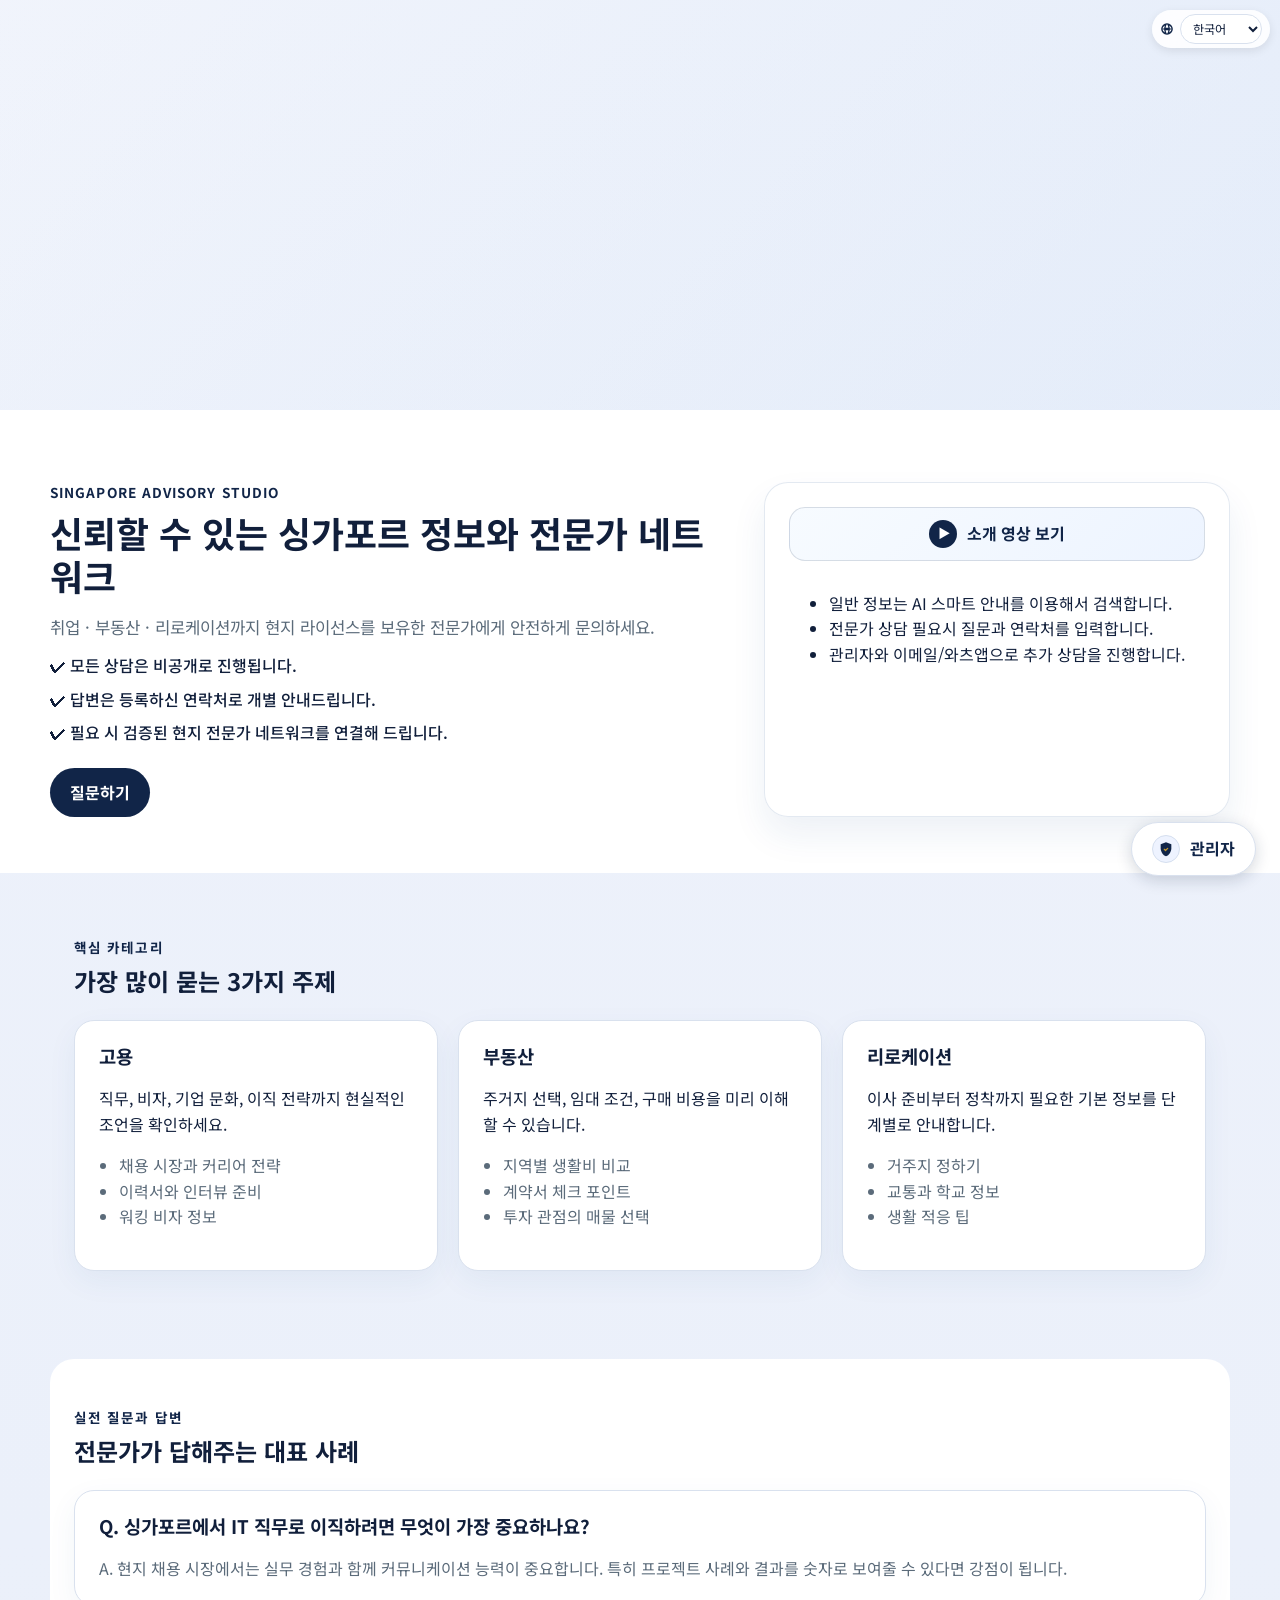
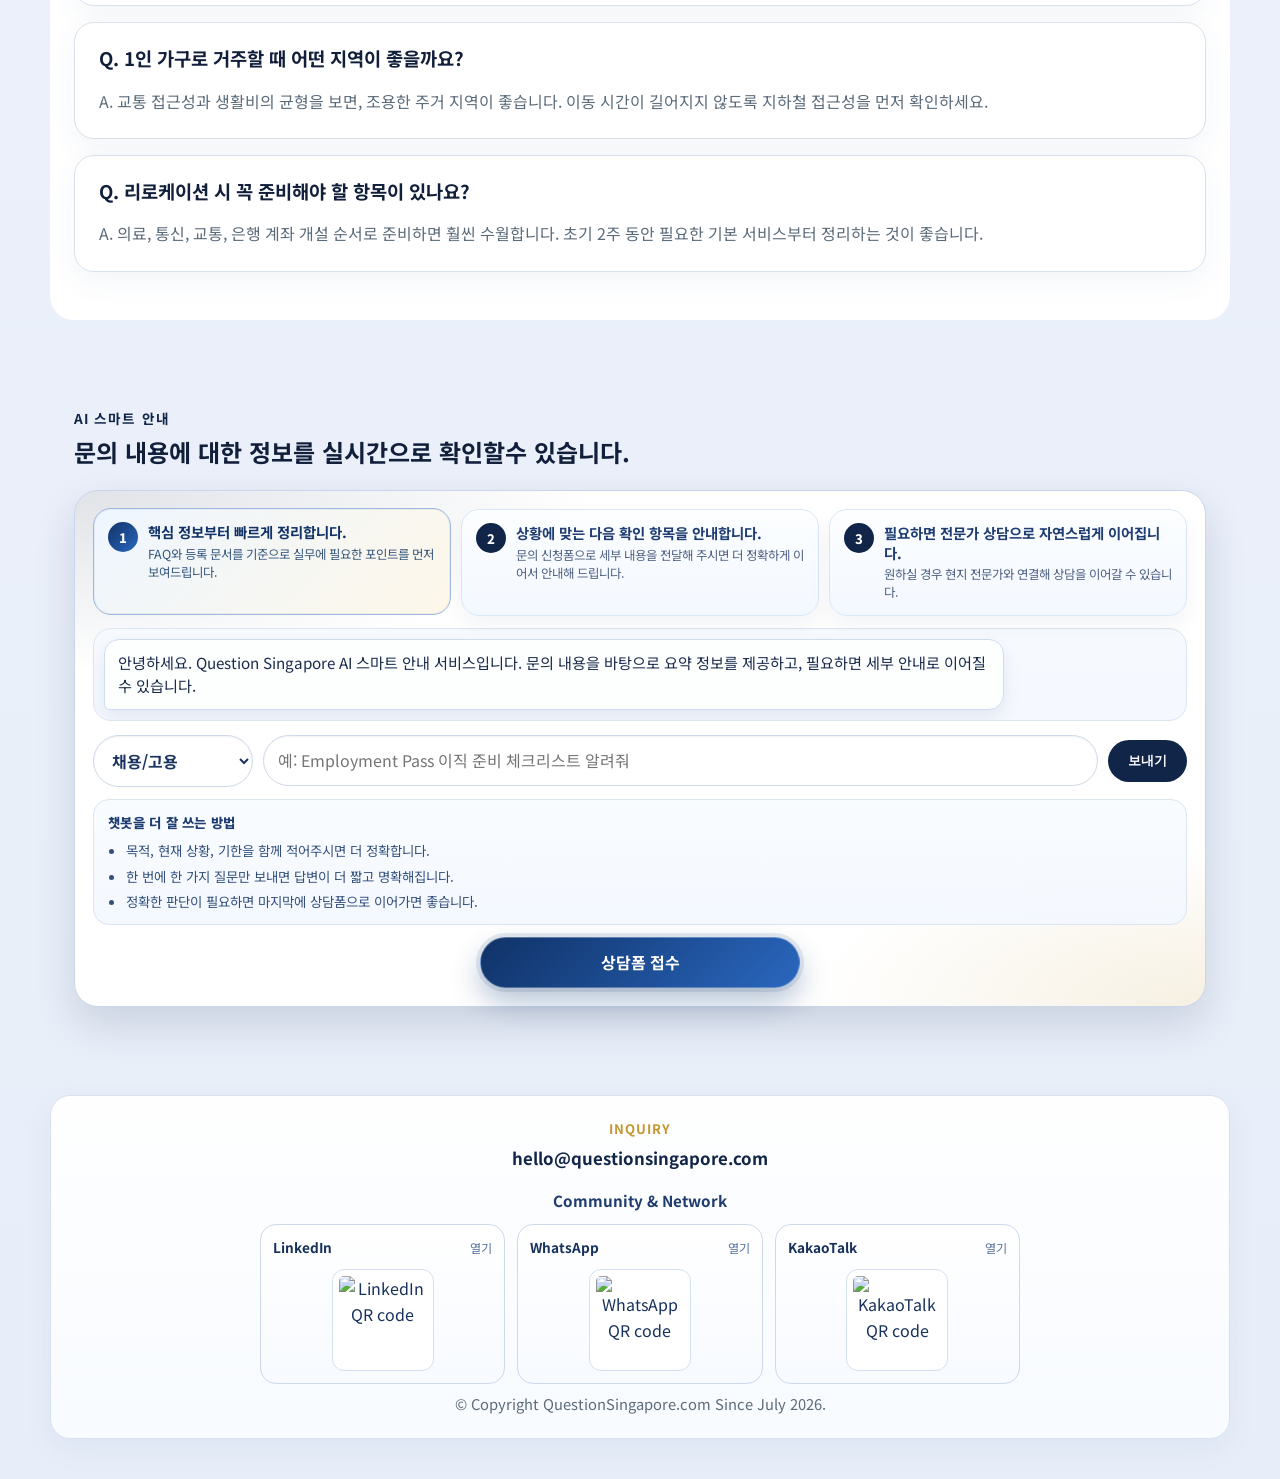
==== index.html @ 9e492d02 "feat(chatbot): add usage tips and cleaner display" ====
<!DOCTYPE html>
<html lang="ko">
  <head>
    <meta charset="UTF-8" />
    <meta name="viewport" content="width=device-width, initial-scale=1.0" />
    <title>Question Singapore</title>
    <link rel="preconnect" href="https://fonts.googleapis.com" />
    <link rel="preconnect" href="https://fonts.gstatic.com" crossorigin />
    <link
      href="https://fonts.googleapis.com/css2?family=Noto+Sans+KR:wght@400;500;700&family=Noto+Sans+SC:wght@400;500;700&family=Source+Sans+3:wght@400;500;600;700&display=swap"
      rel="stylesheet"
    />
    <meta http-equiv="Cache-Control" content="no-store, no-cache, must-revalidate, proxy-revalidate" />
    <meta http-equiv="Pragma" content="no-cache" />
    <meta http-equiv="Expires" content="0" />
    <link rel="stylesheet" href="styles.css?v=20260803-2" />
  </head>
  <body>
    <div class="top-banner">
      <div class="top-banner__actions">
        <div class="top-nav__tools">
          <span class="language-icon" aria-hidden="true">
            <svg viewBox="0 0 24 24" role="img" aria-label="language icon">
              <path d="M12 2a10 10 0 100 20 10 10 0 000-20zm7.93 9h-3.02a15.6 15.6 0 00-1.4-5.03A8.03 8.03 0 0119.93 11zM12 4.07c.95 1.13 1.9 3 2.33 6H9.67c.43-3 1.38-4.87 2.33-6zM8.49 5.97A15.6 15.6 0 007.09 11H4.07a8.03 8.03 0 014.42-5.03zM4.07 13h3.02a15.6 15.6 0 001.4 5.03A8.03 8.03 0 014.07 13zm7.93 6.93c-.95-1.13-1.9-3-2.33-6h4.66c-.43 3-1.38 4.87-2.33 6zm3.51-1.9a15.6 15.6 0 001.4-5.03h3.02a8.03 8.03 0 01-4.42 5.03z" />
            </svg>
          </span>
          <label class="sr-only" for="language-select" data-i18n="languageLabel">Language</label>
          <select id="language-select" class="language-select" aria-label="언어 선택">
            <option value="ko" data-i18n="languageKo">한국어</option>
            <option value="en" data-i18n="languageEn">English</option>
            <option value="zh" data-i18n="languageZh">中文</option>
          </select>
        </div>
      </div>
    </div>

    <header class="hero">
      <div class="hero__content">
        <div>
          <p class="eyebrow" data-i18n="heroEyebrow">Singapore Advisory Studio</p>
          <h1 data-i18n="heroTitle">신뢰할 수 있는 싱가포르 정보와 전문가 네트워크</h1>
          <p class="hero__text" data-i18n="heroText">
            취업 · 부동산 · 리로케이션까지 현지 라이선스를 보유한 전문가에게 안전하게 문의하세요.
          </p>
          <ul class="hero__highlights">
            <li data-i18n="heroPoint1">✔ 모든 상담은 비공개로 진행됩니다.</li>
            <li data-i18n="heroPoint2">✔ 답변은 등록하신 연락처로 개별 안내드립니다.</li>
            <li data-i18n="heroPoint3">✔ 필요 시 검증된 현지 전문가 네트워크를 연결해 드립니다.</li>
          </ul>
          <div class="hero__actions">
            <a class="button" href="#ask" data-i18n="btnQuestion">질문하기</a>
          </div>
        </div>
        <div class="hero__panel-card">
          <div class="hero__video-slot">
            <button id="home-video-play" class="hero__video-play" type="button">
              <span class="hero__video-play-icon" aria-hidden="true">▶</span>
              <span data-i18n="homeVideoCta">소개 영상 보기</span>
            </button>
            <video id="home-top-video" class="hero__video" playsinline controls preload="metadata" hidden>
              <source id="home-top-video-source" src="" type="video/mp4" />
            </video>
            <p id="home-top-video-empty" class="hero__video-empty" data-i18n="homeVideoEmpty">관리자에서 소개 영상을 설정하면 이 영역에 표시됩니다.</p>
          </div>
          <ul>
            <li data-i18n="heroFlow1">일반 정보는 AI 스마트 안내를 이용해서 검색합니다.</li>
            <li data-i18n="heroFlow2">전문가 상담 필요시 질문과 연락처를 입력합니다.</li>
            <li data-i18n="heroFlow3">관리자와 이메일/와츠앱으로 추가 상담을 진행합니다.</li>
          </ul>
        </div>
      </div>
    </header>

    <main>
      <div class="floating-admin-link">
        <a class="button button--secondary" href="admin-login.html">
          <span class="admin-login-icon" aria-hidden="true">
            <svg viewBox="0 0 24 24" role="img" aria-label="admin shield icon">
              <path d="M12 2l8 3v6c0 5.25-3.42 10.74-8 12-4.58-1.26-8-6.75-8-12V5l8-3z" />
              <path d="M9.5 12.5l1.8 1.8 3.2-3.2" class="icon-check" />
            </svg>
          </span>
          <span data-i18n="btnAdmin">관리자</span>
        </a>
      </div>
      <section class="section">
        <div class="section__intro">
          <p class="eyebrow" data-i18n="categoriesCaption">핵심 카테고리</p>
          <h2 data-i18n="categoriesTitle">가장 많이 묻는 3가지 주제</h2>
        </div>
        <div class="cards">
          <article class="card">
            <h3 data-i18n="catEmpTitle">고용</h3>
            <p data-i18n="catEmpDesc">직무, 비자, 기업 문화, 이직 전략까지 현실적인 조언을 확인하세요.</p>
            <ul>
              <li data-i18n="catEmp1">채용 시장과 커리어 전략</li>
              <li data-i18n="catEmp2">이력서와 인터뷰 준비</li>
              <li data-i18n="catEmp3">워킹 비자 정보</li>
            </ul>
          </article>
          <article class="card">
            <h3 data-i18n="catRealtyTitle">부동산</h3>
            <p data-i18n="catRealtyDesc">주거지 선택, 임대 조건, 구매 비용을 미리 이해할 수 있습니다.</p>
            <ul>
              <li data-i18n="catRealty1">지역별 생활비 비교</li>
              <li data-i18n="catRealty2">계약서 체크 포인트</li>
              <li data-i18n="catRealty3">투자 관점의 매물 선택</li>
            </ul>
          </article>
          <article class="card">
            <h3 data-i18n="catRelocTitle">리로케이션</h3>
            <p data-i18n="catRelocDesc">이사 준비부터 정착까지 필요한 기본 정보를 단계별로 안내합니다.</p>
            <ul>
              <li data-i18n="catReloc1">거주지 정하기</li>
              <li data-i18n="catReloc2">교통과 학교 정보</li>
              <li data-i18n="catReloc3">생활 적응 팁</li>
            </ul>
          </article>
        </div>
      </section>

      <section class="section section--light">
        <div class="section__intro">
          <p class="eyebrow" data-i18n="answerCaption">실전 질문과 답변</p>
          <h2 data-i18n="answerTitle">전문가가 답해주는 대표 사례</h2>
        </div>
        <div class="qa-list">
          <article class="qa-item">
            <h3 data-i18n="qa1Q">Q. 싱가포르에서 IT 직무로 이직하려면 무엇이 가장 중요하나요?</h3>
            <p data-i18n="qa1A">A. 현지 채용 시장에서는 실무 경험과 함께 커뮤니케이션 능력이 중요합니다. 특히 프로젝트 사례와 결과를 숫자로 보여줄 수 있다면 강점이 됩니다.</p>
          </article>
          <article class="qa-item">
            <h3 data-i18n="qa2Q">Q. 1인 가구로 거주할 때 어떤 지역이 좋을까요?</h3>
            <p data-i18n="qa2A">A. 교통 접근성과 생활비의 균형을 보면, 조용한 주거 지역이 좋습니다. 이동 시간이 길어지지 않도록 지하철 접근성을 먼저 확인하세요.</p>
          </article>
          <article class="qa-item">
            <h3 data-i18n="qa3Q">Q. 리로케이션 시 꼭 준비해야 할 항목이 있나요?</h3>
            <p data-i18n="qa3A">A. 의료, 통신, 교통, 은행 계좌 개설 순서로 준비하면 훨씬 수월합니다. 초기 2주 동안 필요한 기본 서비스부터 정리하는 것이 좋습니다.</p>
          </article>
        </div>
      </section>

      <section id="chatbot" class="section">
        <div class="section__intro">
          <p class="eyebrow" data-i18n="chatCaption">AI 스마트 안내</p>
          <h2 data-i18n="chatTitle">문의 내용에 대한 정보를 실시간으로 확인할수 있습니다.</h2>
        </div>
        <div class="chatbot-shell">
          <div class="chatbot-stepper" aria-label="챗봇 단계 안내">
            <div class="chatbot-stepper__item chatbot-stepper__item--active" data-chatbot-step-item="1">
              <span class="chatbot-stepper__number">1</span>
              <div class="chatbot-stepper__body">
                <strong data-i18n="chatStep1Title">핵심 정보부터 빠르게 정리합니다.</strong>
                <p data-i18n="chatStep1Text">FAQ와 등록 문서를 기준으로 실무에 필요한 포인트를 먼저 보여드립니다.</p>
              </div>
            </div>
            <div class="chatbot-stepper__item" data-chatbot-step-item="2">
              <span class="chatbot-stepper__number">2</span>
              <div class="chatbot-stepper__body">
                <strong data-i18n="chatStep2Title">상황에 맞는 다음 확인 항목을 안내합니다.</strong>
                <p data-i18n="chatStep2Text">문의 신청폼으로 세부 내용을 전달해 주시면 더 정확하게 이어서 안내해 드립니다.</p>
              </div>
            </div>
            <div class="chatbot-stepper__item" data-chatbot-step-item="3">
              <span class="chatbot-stepper__number">3</span>
              <div class="chatbot-stepper__body">
                <strong data-i18n="chatStep3Title">필요하면 전문가 상담으로 자연스럽게 이어집니다.</strong>
                <p data-i18n="chatStep3Text">원하실 경우 현지 전문가와 연결해 상담을 이어갈 수 있습니다.</p>
              </div>
            </div>
          </div>
          <div id="chatbot-messages" class="chatbot-messages" aria-live="polite"></div>
          <form id="chatbot-form" class="chatbot-form">
            <label class="chatbot-category" for="chatbot-category" data-i18n="chatCategoryLabel">카테고리</label>
            <select id="chatbot-category" name="chatbotCategory" class="chatbot-category-select" aria-label="챗봇 카테고리">
              <option value="recruitment" data-i18n="categoryRecruitment">채용/고용</option>
              <option value="property" data-i18n="categoryRealty">부동산</option>
              <option value="relocation" data-i18n="categoryRelocation">리로케이션</option>
            </select>
            <label class="sr-only" for="chatbot-input" data-i18n="chatInputLabel">챗봇 질문</label>
            <input id="chatbot-input" name="chatbotQuestion" type="text" data-i18n-placeholder="chatInputPlaceholder" placeholder="예: Employment Pass 이직 준비 체크리스트 알려줘" required />
            <button class="button" type="submit" data-i18n="chatSend">보내기</button>
          </form>
          <div class="chatbot-tips" aria-label="챗봇 활용 팁">
            <p class="chatbot-tips__title" data-i18n="chatTipTitle">챗봇을 더 잘 쓰는 방법</p>
            <ul class="chatbot-tips__list">
              <li data-i18n="chatTip1">목적, 현재 상황, 기한을 함께 적어주시면 더 정확합니다.</li>
              <li data-i18n="chatTip2">한 번에 한 가지 질문만 보내면 답변이 더 짧고 명확해집니다.</li>
              <li data-i18n="chatTip3">정확한 판단이 필요하면 마지막에 상담폼으로 이어가면 좋습니다.</li>
            </ul>
          </div>
          <div class="chatbot-cta-wrap">
            <a class="button button--secondary chatbot-cta" href="#ask" data-i18n="chatCta">문의 신청으로 이동</a>
          </div>
        </div>
      </section>

      <section id="ask" class="section ask-section ask-section--collapsed" hidden>
        <div class="section__intro">
          <p class="eyebrow" data-i18n="askCaption">문의 신청</p>
          <h2 data-i18n="askTitle">답변이 필요한 상황을 알려주세요</h2>
        </div>
        <div class="question-layout">
          <div class="panel">
            <form class="form" id="question-form">
              <div class="form-grid">
                <label>
                  <span data-i18n="nameLabel">이름</span>
                  <input type="text" name="name" placeholder="이름" required data-i18n-placeholder="namePlaceholder" />
                </label>
                <label>
                  <span data-i18n="categoryLabel">카테고리</span>
                  <select name="category" required>
                    <option value="" data-i18n="selectOption">선택해주세요</option>
                    <option value="recruitment" data-i18n="categoryRecruitment">채용/고용</option>
                    <option value="property" data-i18n="categoryRealty">부동산</option>
                    <option value="relocation" data-i18n="categoryRelocation">리로케이션</option>
                  </select>
                </label>
                <label>
          <script src="script.js?v=20260803-2"></script>
                  <select name="contactType" id="contact-type" required>
                    <option value="email" data-i18n="contactEmail">이메일</option>
                    <option value="whatsapp" data-i18n="contactWhatsapp">핸드폰(WhatsApp)</option>
                  </select>
                </label>
                <label id="contact-email-group">
                  <span data-i18n="contactValueLabel">연락처</span>
                  <input type="text" id="contact-value" name="contactValue" placeholder="이메일 주소" required data-i18n-placeholder="emailPlaceholder" />
                </label>
                <div id="whatsapp-fields" class="whatsapp-fields" hidden>
                  <label>
                    <span data-i18n="countryCodeLabel">국가번호</span>
                    <select id="country-code" name="countryCode" required>
                      <option value="+65">🇸🇬 SG +65</option>
                      <option value="+82">🇰🇷 KR +82</option>
                      <option value="+86">🇨🇳 CN +86</option>
                      <option value="+66">🇹🇭 TH +66</option>
                      <option value="+84">🇻🇳 VN +84</option>
                      <option value="+62">🇮🇩 ID +62</option>
                      <option value="+60">🇲🇾 MY +60</option>
                      <option value="+81">🇯🇵 JP +81</option>
                      <option value="+63">🇵🇭 PH +63</option>
                      <option value="+1">🇺🇸 US +1</option>
                      <option value="+44">🇬🇧 UK +44</option>
                      <option value="+61">🇦🇺 AU +61</option>
                    </select>
                  </label>
                  <label>
                    <span data-i18n="phoneNumberLabel">핸드폰 번호</span>
                    <input type="text" id="phone-number" name="phoneNumber" placeholder="핸드폰 번호" inputmode="tel" data-i18n-placeholder="phoneNumberPlaceholder" />
                  </label>
                </div>
              </div>
              <label>
                <span data-i18n="questionLabel">질문 내용</span>
                <textarea name="question" rows="5" placeholder="문의하실 질문 내용을 상세히 기입해 주세요." required data-i18n-placeholder="questionPlaceholder"></textarea>
              </label>
              <button class="button" type="submit" data-i18n="btnSubmit">질문 등록</button>
            </form>
            <p id="form-message" class="form-message" aria-live="polite"></p>
          </div>
          <div class="panel panel--soft">
            <h3 data-i18n="consultTitle">전문가 상담 프로세스</h3>
            <ol>
              <li data-i18n="consult1">문의 내용을 등록하면 관리자에게 즉시 전달됩니다.</li>
              <li data-i18n="consult2">관리자가 답변을 준비한 뒤 이메일 또는 WhatsApp으로 회신합니다.</li>
              <li data-i18n="consult3">언어 설정에 따라 한국어·영어·중국어로 안내를 받을 수 있습니다.</li>
            </ol>
          </div>
        </div>
      </section>
    </main>

    <footer class="site-footer">
      <div class="site-footer__inner">
        <p class="site-footer__label">Inquiry</p>
        <p class="site-footer__email">hello@questionsingapore.com</p>
        <div class="site-footer__social">
          <p class="site-footer__social-title" data-i18n="socialQrTitle">Community & Network</p>
          <div class="site-footer__social-grid">
            <a class="site-footer__social-card" id="social-linkedin-card" href="#" target="_blank" rel="noopener noreferrer" aria-label="LinkedIn 이동">
              <div class="site-footer__social-head">
                <strong>LinkedIn</strong>
                <span data-i18n="socialOpenLabel">열기</span>
              </div>
              <img id="social-linkedin-qr" class="site-footer__qr" alt="LinkedIn QR code" loading="lazy" />
            </a>
            <a class="site-footer__social-card" id="social-whatsapp-card" href="#" target="_blank" rel="noopener noreferrer" aria-label="WhatsApp 이동">
              <div class="site-footer__social-head">
                <strong>WhatsApp</strong>
                <span data-i18n="socialOpenLabel">열기</span>
              </div>
              <img id="social-whatsapp-qr" class="site-footer__qr" alt="WhatsApp QR code" loading="lazy" />
            </a>
            <a class="site-footer__social-card" id="social-kakao-card" href="#" target="_blank" rel="noopener noreferrer" aria-label="KakaoTalk 이동">
              <div class="site-footer__social-head">
                <strong>KakaoTalk</strong>
                <span data-i18n="socialOpenLabel">열기</span>
              </div>
              <img id="social-kakao-qr" class="site-footer__qr" alt="KakaoTalk QR code" loading="lazy" />
            </a>
          </div>
        </div>
        <p class="site-footer__copyright">© Copyright QuestionSingapore.com Since July 2026.</p>
      </div>
    </footer>

    <script src="dataStore.js?v=20260803-3"></script>
    <script src="script.js?v=20260803-3"></script>
  </body>
</html>
---- styles.css ----
:root {
  color-scheme: light;
  --font-ko: 'Noto Sans KR', sans-serif;
  --font-en: 'Source Sans 3', 'Segoe UI', 'Helvetica Neue', Arial, sans-serif;
  --font-zh: 'Noto Sans SC', 'PingFang SC', 'Microsoft YaHei', sans-serif;
  --bg: #e8eef9;
  --surface: #ffffff;
  --primary: #112548;
  --primary-strong: #0d1f41;
  --text: #111f3b;
  --muted: #5b6b7a;
  --border: #d9e1ee;
  --accent: #c3972f;
  --hero-soft: #eef2ff;
}

* {
  box-sizing: border-box;
}

body {
  margin: 0;
  font-family: var(--font-ko);
  color: var(--text);
  background: linear-gradient(180deg, #eef2fb 0%, #e8eef9 100%);
  line-height: 1.6;
}

body.lang-en {
  font-family: var(--font-en);
}

body.lang-zh {
  font-family: var(--font-zh);
}

body.admin-page {
  background:
    radial-gradient(1200px 540px at 0% -8%, rgba(19, 65, 132, 0.18), rgba(19, 65, 132, 0) 62%),
    radial-gradient(980px 520px at 100% 0%, rgba(195, 151, 47, 0.17), rgba(195, 151, 47, 0) 64%),
    linear-gradient(180deg, #eef3ff 0%, #e8eef9 100%);
  min-height: 100vh;
}

body.modal-open {
  overflow: hidden;
}

img {
  max-width: 100%;
}

.top-banner {
  height: clamp(160px, 32vw, 624px);
  background-image: url("ChatGPT Image May 11, 2026, 11_00_16 AM.png");
  background-size: cover;
  background-position: center top;
  display: flex;
  align-items: center;
  position: relative;
  padding: 0 24px;
}

.top-banner::after {
  content: '';
  position: absolute;
  inset: 0;
  background: linear-gradient(135deg, rgba(255,255,255,0.15) 0%, rgba(200,220,245,0.25) 100%);
}

.top-banner__content {
  position: relative;
  z-index: 1;
  width: 100%;
  max-width: 1180px;
  margin: 0 auto;
}

.top-banner__left {
  max-width: 680px;
}

.top-banner .eyebrow {
  margin-bottom: 12px;
  color: var(--primary);
  font-weight: 700;
  text-transform: uppercase;
  letter-spacing: 0.12em;
  font-size: 0.85rem;
}

.top-banner h1 {
  margin: 0 0 16px;
  font-size: clamp(2.2rem, 3.5vw, 3rem);
  line-height: 1.15;
  color: var(--primary);
}

.top-banner__text {
  max-width: 640px;
  color: rgba(17, 31, 59, 0.88);
  font-size: 1rem;
}

.top-banner__actions {
  position: absolute;
  top: 10px;
  right: 10px;
  z-index: 3;
}

.top-banner__actions .top-nav__tools {
  display: flex;
  align-items: center;
  gap: 6px;
  padding: 4px 8px;
  background: rgba(255,255,255,0.88);
  border-radius: 999px;
  border: none;
  box-shadow: 0 3px 10px rgba(0,0,0,0.09);
  backdrop-filter: blur(10px);
}

.language-icon {
  display: inline-flex;
  align-items: center;
  justify-content: center;
  width: 18px;
  height: 18px;
  color: #112548;
}

.language-icon svg {
  width: 14px;
  height: 14px;
  fill: currentColor;
}

.floating-admin-link {
  position: fixed;
  right: 24px;
  bottom: 24px;
  z-index: 10;
}

.floating-admin-link .button {
  display: inline-flex;
  align-items: center;
  gap: 10px;
  padding: 12px 20px;
  border-radius: 999px;
  box-shadow: 0 4px 16px rgba(17, 31, 59, 0.18);
}

.admin-login-icon {
  display: inline-flex;
  align-items: center;
  justify-content: center;
  width: 28px;
  height: 28px;
  border-radius: 50%;
  background: #eef3ff;
  border: 1px solid #d5dfef;
}

.admin-login-icon svg {
  width: 16px;
  height: 16px;
  fill: #112548;
}

.admin-login-icon .icon-check {
  fill: none;
  stroke: #c3972f;
  stroke-width: 2;
  stroke-linecap: round;
  stroke-linejoin: round;
}

.top-nav__tools {
  display: flex;
  align-items: center;
  gap: 12px;
}

.language-select {
  border: 1px solid var(--border);
  border-radius: 999px;
  padding: 4px 8px;
  font-family: inherit;
  font-size: 0.76rem;
  line-height: 1.2;
  background: #ffffff;
  color: var(--text);
}

.sr-only {
  position: absolute;
  width: 1px;
  height: 1px;
  padding: 0;
  margin: -1px;
  overflow: hidden;
  clip: rect(0, 0, 0, 0);
  white-space: nowrap;
  border: 0;
}

.top-nav a {
  color: var(--primary);
  text-decoration: none;
  font-weight: 700;
}

.admin-page .top-nav {
  max-width: 1180px;
  margin: 18px auto 0;
  padding: 0 24px;
  display: flex;
  justify-content: space-between;
  align-items: center;
}

.admin-page .top-nav a,
.admin-page .top-nav button {
  background: rgba(255, 255, 255, 0.74);
  border-radius: 999px;
  border: 1px solid rgba(17, 37, 72, 0.12);
  padding: 8px 14px;
  backdrop-filter: blur(8px);
  text-decoration: none;
}

.hero {
  padding: 72px 24px 56px;
  background: #ffffff;
  position: relative;
  overflow: hidden;
}

.hero::after {
  content: '';
  position: absolute;
  inset: 0;
  background: linear-gradient(180deg, rgba(255,255,255,0.88) 0%, rgba(255,255,255,0.68) 100%);
  pointer-events: none;
}

.hero__content {
  position: relative;
  z-index: 1;
  max-width: 1180px;
  margin: 0 auto;
  display: grid;
  grid-template-columns: 1.25fr 0.85fr;
  gap: 28px;
  align-items: stretch;
}

.hero__info {
  display: grid;
  gap: 10px;
  margin-top: 18px;
  color: var(--text);
  font-size: 0.96rem;
}

.hero__info span {
  display: inline-flex;
  align-items: center;
  gap: 10px;
  padding: 12px 16px;
  border-radius: 14px;
  background: rgba(255,255,255,0.94);
  border: 1px solid rgba(31, 79, 139, 0.08);
}

.hero__info--compact {
  gap: 8px;
}

.hero__info--compact span {
  padding: 10px 14px;
  font-size: 0.92rem;
}

.admin-hero-copy {
  max-width: 760px;
}

.hero__panel-card {
  background: rgba(255, 255, 255, 0.9);
  border: 1px solid rgba(31, 79, 139, 0.12);
  border-radius: 24px;
  padding: 24px;
  box-shadow: 0 18px 35px rgba(31, 79, 139, 0.08);
  display: flex;
  flex-direction: column;
  gap: 14px;
}

.hero__panel-card ul {
  margin-bottom: 0;
}

.hero__video-slot {
  margin-top: 0;
  padding-top: 0;
  display: grid;
  gap: 10px;
}

.hero__video-play {
  width: 100%;
  display: inline-flex;
  align-items: center;
  justify-content: center;
  gap: 10px;
  padding: 12px 16px;
  border: 1px solid rgba(17, 37, 72, 0.14);
  border-radius: 16px;
  background: linear-gradient(135deg, #f7fbff 0%, #edf4ff 100%);
  color: var(--primary);
  font: inherit;
  font-weight: 700;
  cursor: pointer;
}

.hero__video-play:hover {
  background: linear-gradient(135deg, #eef5ff 0%, #e3ecff 100%);
}

.hero__video-play-icon {
  display: inline-flex;
  align-items: center;
  justify-content: center;
  width: 28px;
  height: 28px;
  border-radius: 50%;
  background: var(--primary);
  color: #ffffff;
  font-size: 0.78rem;
  padding-left: 2px;
}

.hero__video {
  width: 100%;
  aspect-ratio: 16 / 9;
  border-radius: 18px;
  background: #0f2144;
  border: 1px solid rgba(17, 37, 72, 0.1);
}

.hero__video-empty {
  margin: 0;
  padding: 16px;
  border-radius: 18px;
  background: #f7fbff;
  border: 1px dashed rgba(17, 37, 72, 0.16);
  color: var(--muted);
  font-size: 0.92rem;
}

.admin-page .hero {
  background: transparent;
  padding-top: 18px;
  padding-bottom: 24px;
}

.admin-page .hero__content {
  background: linear-gradient(130deg, rgba(255, 255, 255, 0.92) 0%, rgba(244, 249, 255, 0.88) 100%);
  border: 1px solid rgba(17, 37, 72, 0.1);
  border-radius: 30px;
  padding: 26px;
  box-shadow: 0 24px 46px rgba(17, 37, 72, 0.12);
}

.admin-banner {
  position: relative;
  max-width: 1180px;
  height: clamp(120px, 16vw, 190px);
  margin: 0 auto 14px;
  border-radius: 28px;
  overflow: hidden;
  border: 1px solid rgba(17, 37, 72, 0.16);
  background-image: url("hero-bg.svg");
  background-size: cover;
  background-position: center;
  box-shadow: 0 18px 32px rgba(17, 37, 72, 0.2);
}

.admin-banner__overlay {
  position: absolute;
  inset: 0;
  background: linear-gradient(130deg, rgba(8, 20, 45, 0.64) 0%, rgba(8, 20, 45, 0.22) 56%, rgba(8, 20, 45, 0.18) 100%);
}

.admin-banner__controls {
  position: absolute;
  left: 14px;
  right: 14px;
  bottom: 12px;
  z-index: 1;
  padding: 10px 12px;
  border-radius: 14px;
  background: rgba(255, 255, 255, 0.85);
  border: 1px solid rgba(255, 255, 255, 0.8);
  box-shadow: 0 10px 24px rgba(8, 20, 45, 0.18);
}

.admin-banner__title {
  margin: 0 0 8px;
  font-weight: 700;
  color: var(--primary);
  font-size: 0.9rem;
}

.admin-banner__controls label {
  gap: 6px;
}

.admin-banner__controls label span {
  font-size: 0.8rem;
  font-weight: 700;
  color: #2a446e;
}

.admin-banner__actions {
  margin-top: 8px;
  display: flex;
  gap: 8px;
  flex-wrap: wrap;
}

.admin-banner__actions .button {
  padding: 8px 12px;
  font-size: 0.82rem;
}

.admin-banner__meta {
  margin: 6px 0 0;
  font-size: 0.78rem;
  color: #365077;
}

.admin-banner__meta strong {
  color: #1d3154;
}

.admin-banner__upload {
  position: relative;
  overflow: hidden;
  display: inline-flex;
  align-items: center;
  justify-content: center;
  cursor: pointer;
}

.admin-banner__upload input {
  position: absolute;
  inset: 0;
  opacity: 0;
  cursor: pointer;
}

.home-media-settings {
  margin-bottom: 18px;
}

.home-media-settings__caption {
  margin: 0 0 12px;
  color: var(--muted);
}

.home-media-settings__grid {
  display: grid;
  gap: 12px;
}

.home-media-box {
  border: 1px solid var(--border);
  border-radius: 16px;
  background: #ffffff;
  padding: 14px;
}

.home-media-box__title {
  margin: 0 0 10px;
  font-weight: 700;
  color: var(--primary);
}

.home-media-box__actions {
  margin-top: 10px;
  display: flex;
  gap: 8px;
  flex-wrap: wrap;
}

.home-media-box__actions .button {
  padding: 8px 11px;
  font-size: 0.8rem;
  border-radius: 14px;
}

.home-media-box__upload {
  position: relative;
  overflow: hidden;
  display: inline-flex;
  align-items: center;
  justify-content: center;
  cursor: pointer;
}

.home-media-box__upload input {
  position: absolute;
  inset: 0;
  opacity: 0;
  cursor: pointer;
}

.home-media-box__meta {
  margin: 8px 0 0;
  font-size: 0.84rem;
  color: var(--muted);
}

.home-media-box__meta strong {
  color: var(--primary);
}

.doc-suggest-list {
  margin-top: 12px;
  display: grid;
  gap: 8px;
  max-height: 360px;
  overflow: auto;
}

.doc-suggest-item {
  display: grid;
  grid-template-columns: auto 1fr;
  gap: 10px;
  align-items: start;
  border: 1px solid var(--border);
  border-radius: 12px;
  padding: 10px;
  background: #ffffff;
}

.doc-suggest-item.is-duplicate {
  background: #f8f9fc;
  opacity: 0.86;
}

.doc-suggest-item__title {
  margin: 0;
  font-weight: 700;
  color: var(--primary);
}

.doc-suggest-item__meta {
  margin: 2px 0 0;
  font-size: 0.82rem;
  color: var(--muted);
}

.doc-suggest-item__question {
  margin: 6px 0 0;
  font-size: 0.87rem;
  color: #21395f;
}

.expert-form {
  margin-top: 12px;
  display: grid;
  grid-template-columns: repeat(2, minmax(220px, 1fr));
  gap: 12px;
}

.expert-form label {
  display: grid;
  gap: 6px;
}

.expert-form input,
.expert-form select {
  border: 1px solid #d0daec;
  border-radius: 12px;
  padding: 10px 12px;
  font: inherit;
  background: #ffffff;
}

.expert-form__actions {
  display: flex;
  align-items: end;
}

.expert-list {
  margin-top: 14px;
  display: grid;
  gap: 10px;
}

.expert-item {
  border: 1px solid #d4deef;
  border-radius: 14px;
  background: #ffffff;
  padding: 12px;
}

.expert-item__topline {
  display: flex;
  justify-content: space-between;
  align-items: center;
  gap: 8px;
}

.expert-item h3 {
  margin: 8px 0;
  color: #17335f;
}

.expert-item__line {
  margin: 4px 0;
  color: #2a3f60;
  font-size: 0.92rem;
}

.raw-doc-upload-form {
  margin-top: 12px;
  display: grid;
  grid-template-columns: repeat(2, minmax(220px, 1fr));
  gap: 12px;
}

.raw-doc-upload-form label {
  display: grid;
  gap: 6px;
}

.raw-doc-upload-form input,
.raw-doc-upload-form select {
  border: 1px solid #d0daec;
  border-radius: 12px;
  padding: 10px 12px;
  font: inherit;
  background: #ffffff;
}

.raw-doc-upload-form__actions {
  display: flex;
  align-items: end;
}

.question-modal__experts {
  margin-top: 10px;
  display: grid;
  gap: 8px;
}

.question-modal__experts-empty {
  margin: 0;
  color: #50678f;
  font-size: 0.86rem;
}

.question-modal__expert-item {
  border: 1px solid #d8e2f2;
  background: #f9fbff;
  border-radius: 12px;
  padding: 8px 10px;
  display: flex;
  justify-content: space-between;
  gap: 8px;
  align-items: center;
}

.question-modal__expert-item p {
  margin: 0;
  color: #2c4266;
  font-size: 0.86rem;
}

.admin-page .panel.panel--soft {
  border-radius: 18px;
  border: 1px solid #d5deee;
  box-shadow: 0 10px 26px rgba(17, 37, 72, 0.08);
}

.eyebrow {
  margin: 0 0 8px;
  color: var(--primary);
  font-weight: 700;
  letter-spacing: 0.08em;
  text-transform: uppercase;
  font-size: 0.85rem;
}

h1,
h2,
h3 {
  margin-top: 0;
  line-height: 1.2;
}

h1 {
  font-size: clamp(2rem, 4vw, 3rem);
  margin-bottom: 16px;
}

.hero h1 {
  font-size: clamp(1.55rem, 2.8vw, 2.35rem);
}

.hero__text {
  font-size: 1.05rem;
  color: var(--muted);
  max-width: 650px;
  margin-bottom: 12px;
}

.hero__highlights {
  margin: 0 0 22px;
  padding-left: 0;
  list-style: none;
  display: grid;
  gap: 8px;
  color: var(--text);
  font-weight: 500;
}

.hero__actions,
.admin-actions {
  display: flex;
  flex-wrap: wrap;
  gap: 12px;
}

.button {
  display: inline-block;
  background: var(--primary);
  color: white;
  text-decoration: none;
  border: none;
  padding: 12px 20px;
  border-radius: 999px;
  font-weight: 700;
  cursor: pointer;
}

.button:hover {
  background: var(--primary-strong);
}

.button--secondary {
  background: #ffffff;
  color: var(--primary);
  border: 1px solid var(--border);
}

.button--secondary:hover {
  background: #f3f7fc;
}

.section {
  max-width: 1180px;
  margin: 0 auto;
  padding: 64px 24px;
}

.section--light {
  background: #ffffff;
  border-radius: 24px;
  margin-top: 24px;
  margin-bottom: 24px;
  padding: 48px 24px;
}

.site-footer {
  padding: 24px 24px 40px;
}

.site-footer__inner {
  max-width: 1180px;
  margin: 0 auto;
  background: linear-gradient(180deg, rgba(255, 255, 255, 0.96) 0%, rgba(248, 251, 255, 0.98) 100%);
  border: 1px solid var(--border);
  border-radius: 20px;
  padding: 22px 24px;
  text-align: center;
  box-shadow: 0 10px 30px rgba(31, 79, 139, 0.06);
}

.site-footer__label {
  margin: 0 0 6px;
  color: var(--accent);
  font-weight: 700;
  letter-spacing: 0.08em;
  text-transform: uppercase;
  font-size: 0.82rem;
}

.site-footer__email {
  margin: 0;
  color: var(--primary);
  font-weight: 700;
  font-size: 1.05rem;
}

.site-footer__copyright {
  margin: 8px 0 0;
  color: var(--muted);
  font-size: 0.92rem;
}

.site-footer__social {
  margin-top: 16px;
}

.site-footer__social-title {
  margin: 0 0 12px;
  color: #1e3c6f;
  font-weight: 700;
  font-size: 0.95rem;
}

.site-footer__social-grid {
  display: grid;
  grid-template-columns: repeat(3, minmax(0, 1fr));
  gap: 12px;
  max-width: 760px;
  margin: 0 auto;
}

.site-footer__social-card {
  text-decoration: none;
  border: 1px solid #cfd9ec;
  background: linear-gradient(180deg, #ffffff 0%, #f7faff 100%);
  border-radius: 16px;
  padding: 12px;
  display: grid;
  gap: 10px;
  color: #17315d;
  transition: transform 0.16s ease, box-shadow 0.16s ease, border-color 0.16s ease;
}

.site-footer__social-card:hover {
  transform: translateY(-2px);
  border-color: #b8c8e2;
  box-shadow: 0 12px 22px rgba(17, 37, 72, 0.12);
}

.site-footer__social-head {
  display: flex;
  align-items: center;
  justify-content: space-between;
  gap: 8px;
  font-size: 0.85rem;
}

.site-footer__social-head span {
  font-size: 0.76rem;
  color: #58739d;
}

.site-footer__qr {
  width: 100%;
  max-width: 102px;
  margin: 0 auto;
  aspect-ratio: 1 / 1;
  object-fit: contain;
  padding: 6px;
  border-radius: 12px;
  background: #ffffff;
  border: 1px solid #d5e0f1;
  box-shadow: inset 0 0 0 1px rgba(255, 255, 255, 0.8);
}

.admin-toolbar {
  display: flex;
  align-items: center;
  justify-content: space-between;
  gap: 12px;
  margin-bottom: 16px;
  flex-wrap: wrap;
}

.admin-tabs {
  display: inline-flex;
  gap: 8px;
  padding: 6px;
  background: rgba(255, 255, 255, 0.7);
  border: 1px solid var(--border);
  border-radius: 999px;
  box-shadow: 0 8px 22px rgba(17, 31, 59, 0.06);
}

.admin-filters {
  display: grid;
  grid-template-columns: repeat(3, minmax(0, 1fr));
  gap: 12px;
  margin-bottom: 18px;
}

.admin-filter {
  gap: 6px;
  font-size: 0.9rem;
}

.admin-filter span {
  font-weight: 700;
  color: var(--primary);
}

.admin-tab {
  border: 0;
  background: transparent;
  color: var(--muted);
  font: inherit;
  font-weight: 700;
  padding: 10px 16px;
  border-radius: 999px;
  cursor: pointer;
}

.admin-tab.is-active {
  background: var(--primary);
  color: #ffffff;
  box-shadow: 0 8px 18px rgba(17, 37, 72, 0.16);
}

.admin-search input {
  min-width: min(100vw - 48px, 320px);
  border-radius: 999px;
  border: 1px solid var(--border);
  background: #ffffff;
  padding: 12px 16px;
  font: inherit;
  color: var(--text);
  box-shadow: 0 8px 22px rgba(17, 31, 59, 0.06);
}

.status-pill {
  display: inline-flex;
  align-items: center;
  padding: 4px 10px;
  border-radius: 999px;
  font-size: 0.8rem;
  font-weight: 700;
}

.status-pill.is-pending {
  background: #fff8e8;
  color: #b26a00;
}

.status-pill.is-answered {
  background: #ecf9f1;
  color: #16794c;
}

.section__intro {
  margin-bottom: 24px;
}

.cards {
  display: grid;
  grid-template-columns: repeat(3, minmax(0, 1fr));
  gap: 20px;
}

.card,
.qa-item,
.form,
.panel,
.recent-question,
.admin-card {
  background: var(--surface);
  border: 1px solid var(--border);
  border-radius: 20px;
  padding: 24px;
  box-shadow: 0 10px 30px rgba(31, 79, 139, 0.06);
}

.chatbot-shell {
  background:
    radial-gradient(860px 300px at 0% 0%, rgba(17, 37, 72, 0.13), rgba(17, 37, 72, 0) 60%),
    radial-gradient(640px 260px at 100% 100%, rgba(195, 151, 47, 0.14), rgba(195, 151, 47, 0) 62%),
    #ffffff;
  border: 1px solid #c9d7ec;
  border-radius: 24px;
  padding: 18px;
  box-shadow: 0 18px 40px rgba(17, 37, 72, 0.14);
}

.chatbot-stepper {
  display: grid;
  grid-template-columns: repeat(3, minmax(0, 1fr));
  gap: 10px;
  margin-bottom: 12px;
}

.chatbot-stepper__item {
  display: flex;
  gap: 10px;
  align-items: flex-start;
  padding: 13px 14px;
  border-radius: 18px;
  border: 1px solid #d9e5f8;
  background: linear-gradient(180deg, rgba(252, 254, 255, 0.98) 0%, rgba(243, 248, 255, 0.98) 100%);
  color: #1f3d73;
  box-shadow: 0 10px 22px rgba(17, 37, 72, 0.05);
}

.chatbot-stepper__item--active {
  background: linear-gradient(135deg, #eef6ff 0%, #fdf7e9 100%);
  border-color: #9eb8e2;
  box-shadow: inset 0 0 0 1px rgba(16, 50, 103, 0.06);
  transform: translateY(-1px);
}

.chatbot-stepper__item--done {
  background: #f4fbf6;
  border-color: #cfe9d5;
}

.chatbot-stepper__number {
  display: grid;
  place-items: center;
  width: 30px;
  height: 30px;
  flex-shrink: 0;
  border-radius: 999px;
  background: #112548;
  color: #ffffff;
  font-size: 0.82rem;
  font-weight: 800;
}

.chatbot-stepper__item--active .chatbot-stepper__number {
  background: linear-gradient(135deg, #103267 0%, #2a67bf 100%);
}

.chatbot-stepper__body strong {
  display: block;
  font-size: 0.9rem;
  margin-bottom: 3px;
  line-height: 1.35;
}

.chatbot-stepper__body p {
  margin: 0;
  font-size: 0.78rem;
  line-height: 1.45;
  color: #4e6083;
}

.chatbot-stepper__item--active .chatbot-stepper__body strong {
  color: #103267;
}

.chatbot-stepper__item--active .chatbot-stepper__body p {
  color: #35567d;
}

.chatbot-messages {
  max-height: 420px;
  overflow-y: auto;
  display: grid;
  gap: 10px;
  padding: 10px;
  border: 1px solid #dbe4f1;
  border-radius: 18px;
  background: linear-gradient(180deg, rgba(246, 250, 255, 0.92) 0%, rgba(242, 247, 255, 0.82) 100%);
  margin-bottom: 14px;
}

.chatbot-message {
  max-width: 84%;
  padding: 11px 13px;
  border-radius: 15px;
  white-space: pre-wrap;
  line-height: 1.45;
  font-size: 0.95rem;
  box-shadow: 0 8px 18px rgba(17, 37, 72, 0.08);
}

.chatbot-message__body {
  white-space: pre-wrap;
}

.chatbot-message--user {
  margin-left: auto;
  background: linear-gradient(135deg, #102345 0%, #18386e 100%);
  color: #ffffff;
  border-bottom-right-radius: 6px;
}

.chatbot-message--bot {
  margin-right: auto;
  background: #fdfefe;
  border: 1px solid #cfdcf0;
  color: #1a2b4c;
  border-bottom-left-radius: 6px;
  line-height: 1.55;
}

.chatbot-references {
  display: flex;
  flex-wrap: wrap;
  gap: 6px;
  margin-top: 10px;
}

.chatbot-reference-chip {
  display: inline-flex;
  align-items: center;
  padding: 5px 9px;
  border-radius: 999px;
  border: 1px solid #c5d5ea;
  background: rgba(241, 246, 255, 0.96);
  color: #294b7a;
  font-size: 0.75rem;
  font-weight: 700;
  line-height: 1.2;
  text-decoration: none;
  transition: background-color 160ms ease, border-color 160ms ease, transform 160ms ease;
}

.chatbot-reference-chip:hover {
  background: #e8f0ff;
  border-color: #9fb7da;
  transform: translateY(-1px);
}

.chatbot-meta {
  display: inline-flex;
  align-items: center;
  width: fit-content;
  font-size: 0.72rem;
  font-weight: 700;
  letter-spacing: 0.02em;
  color: #2e446a;
  background: #ecf3ff;
  border: 1px solid #cad8f0;
  border-radius: 999px;
  padding: 4px 8px;
  margin-top: 6px;
}

.chatbot-meta--faq {
  background: #eaf8ef;
  border-color: #bee4cc;
  color: #15603a;
}

.chatbot-meta--faq-en-fallback {
  background: #edf3ff;
  border-color: #c9d8f3;
  color: #2a4c83;
}

.chatbot-meta--llm-fallback {
  background: #fff4e6;
  border-color: #f2d3a6;
  color: #8a4d00;
}

.chatbot-meta--fallback {
  background: #f2f4f8;
  border-color: #d5dce9;
  color: #4b5d7a;
}

.chatbot-quick {
  display: grid;
  gap: 10px;
  margin-bottom: 12px;
}

.chatbot-quick__title {
  margin: 0;
  color: #1f3d73;
  font-size: 0.86rem;
  font-weight: 800;
  letter-spacing: 0.02em;
}

.chatbot-quick__list {
  display: flex;
  flex-wrap: wrap;
  gap: 8px;
}

.chatbot-quick__btn {
  border: 1px solid #cfdcf0;
  background: #f6f9ff;
  color: #1f3b70;
  border-radius: 999px;
  padding: 7px 11px;
  font-size: 0.82rem;
  font-weight: 700;
  cursor: pointer;
}

.chatbot-quick__btn:hover {
  background: #eaf1ff;
}

.chatbot-form {
  display: grid;
  grid-template-columns: 160px 1fr auto;
  gap: 10px;
  align-items: center;
}

.chatbot-category {
  position: absolute;
  width: 1px;
  height: 1px;
  padding: 0;
  margin: -1px;
  overflow: hidden;
  clip: rect(0, 0, 0, 0);
  white-space: nowrap;
  border: 0;
}

.chatbot-category-select,
.chatbot-form input {
  border: 1px solid #cfd9ea;
  border-radius: 999px;
  padding: 12px 14px;
  font: inherit;
  background: #ffffff;
  box-shadow: inset 0 1px 2px rgba(17, 37, 72, 0.06);
}

.chatbot-tips {
  margin-top: 12px;
  padding: 12px 14px;
  border: 1px solid #dbe4f1;
  border-radius: 16px;
  background: linear-gradient(180deg, rgba(249, 252, 255, 0.98) 0%, rgba(243, 248, 255, 0.94) 100%);
}

.chatbot-tips__title {
  margin: 0 0 8px;
  color: #1f3d73;
  font-size: 0.84rem;
  font-weight: 800;
  letter-spacing: 0.02em;
}

.chatbot-tips__list {
  margin: 0;
  padding-left: 18px;
  display: grid;
  gap: 6px;
  color: #33507d;
  font-size: 0.84rem;
  line-height: 1.45;
}

.chatbot-category-select {
  color: #1b3560;
  font-weight: 700;
}

.chatbot-cta-wrap {
  margin-top: 12px;
  display: flex;
  justify-content: center;
}

.chatbot-cta {
  min-width: 320px;
  border: 1px solid rgba(255, 255, 255, 0.3);
  color: #ffffff;
  background: linear-gradient(135deg, #103267 0%, #1e4f97 55%, #2a67bf 100%);
  box-shadow: 0 14px 30px rgba(23, 64, 122, 0.32), 0 0 0 4px rgba(23, 64, 122, 0.1);
  text-align: center;
}

.chatbot-cta:hover {
  background: linear-gradient(135deg, #0f2f61 0%, #1b4687 55%, #275cad 100%);
}

.ask-section--collapsed {
  display: none;
}

.ask-section--revealed {
  display: block;
  animation: askReveal 320ms ease-out;
}

@keyframes askReveal {
  from {
    opacity: 0;
    transform: translateY(14px);
  }
  to {
    opacity: 1;
    transform: translateY(0);
  }
}

@media (max-width: 760px) {
  .chatbot-stepper {
    grid-template-columns: 1fr;
  }

  .chatbot-message {
    max-width: 96%;
  }

  .chatbot-form {
    grid-template-columns: 1fr;
  }

  .chatbot-tips {
    padding: 11px 12px;
  }

  .chatbot-category-select {
    width: 100%;
  }

  .chatbot-form .button {
    width: 100%;
  }

  .chatbot-cta-wrap {
    justify-content: stretch;
  }

  .chatbot-cta {
    width: 100%;
    text-align: center;
    min-width: 0;
  }
}

.panel--soft {
  background: #f8fbff;
}

.question-layout {
  display: grid;
  grid-template-columns: 1.2fr 0.8fr;
  gap: 20px;
}

.card ul,
.panel ol {
  padding-left: 20px;
  color: var(--muted);
}

.qa-list,
.recent-list {
  display: grid;
  gap: 16px;
}

.admin-kpi-grid {
  display: grid;
  grid-template-columns: repeat(5, minmax(0, 1fr));
  gap: 12px;
  margin-bottom: 18px;
}

.admin-kpi-card {
  background: #ffffff;
  border: 1px solid var(--border);
  border-radius: 14px;
  padding: 14px;
  box-shadow: 0 8px 22px rgba(17, 31, 59, 0.08);
}

.admin-kpi-card p {
  margin: 0 0 4px;
  color: var(--muted);
  font-size: 0.82rem;
}

.admin-kpi-card h3 {
  margin: 0;
  font-size: 1.35rem;
  color: var(--primary);
}

.admin-kpi-card span {
  display: inline-block;
  margin-top: 4px;
  color: var(--muted);
  font-size: 0.8rem;
}

.admin-kpi-card--accent {
  background: linear-gradient(145deg, #1b3e78 0%, #132b53 100%);
  color: #ffffff;
  border-color: transparent;
}

.admin-kpi-card--accent p,
.admin-kpi-card--accent h3,
.admin-kpi-card--accent span {
  color: #ffffff;
}

.admin-kpi-card--emphasis {
  background: linear-gradient(145deg, #fff3db 0%, #fffbf1 100%);
  border-color: rgba(195, 151, 47, 0.35);
}

.admin-analytics-grid {
  display: grid;
  grid-template-columns: repeat(3, minmax(0, 1fr));
  gap: 14px;
  margin-bottom: 20px;
}

.analytics-list {
  display: grid;
  gap: 8px;
}

.analytics-row {
  display: flex;
  justify-content: space-between;
  gap: 10px;
  padding: 10px 12px;
  border-radius: 10px;
  border: 1px solid rgba(17, 37, 72, 0.08);
  background: #ffffff;
}

.analytics-row span {
  color: var(--muted);
}

.analytics-row strong {
  color: var(--primary);
}

.analytics-row--chart {
  display: grid;
  gap: 8px;
}

.analytics-row__head {
  display: flex;
  justify-content: space-between;
  align-items: center;
  gap: 10px;
}

.analytics-bar {
  width: 100%;
  height: 8px;
  border-radius: 999px;
  background: #edf3fd;
  overflow: hidden;
}

.analytics-bar span {
  display: block;
  height: 100%;
  border-radius: inherit;
  background: linear-gradient(90deg, #1b3e78 0%, #2b64bb 100%);
}

.panel h4 {
  margin: 6px 0 8px;
  color: var(--primary);
  font-size: 0.95rem;
}

.qa-item p,
.recent-question p,
.admin-card p {
  margin-bottom: 0;
  color: var(--muted);
}

.recent-question__meta,
.admin-card__meta {
  display: flex;
  justify-content: space-between;
  gap: 12px;
  color: var(--muted);
  font-size: 0.9rem;
  margin-bottom: 12px;
}

.chip {
  display: inline-flex;
  align-items: center;
  padding: 4px 8px;
  border-radius: 999px;
  background: #eef6ff;
  color: var(--primary);
  font-weight: 600;
  font-size: 0.8rem;
}

.admin-card {
  padding: 0;
  overflow: hidden;
}

.admin-card__surface {
  padding: 22px 22px 14px;
  cursor: pointer;
}

.admin-card__surface:hover {
  background: linear-gradient(180deg, rgba(244, 249, 255, 0.8) 0%, rgba(255, 255, 255, 1) 100%);
}

.admin-card__surface:focus-visible {
  outline: 2px solid #2b64bb;
  outline-offset: -2px;
}

.admin-card__topline {
  display: flex;
  justify-content: space-between;
  align-items: center;
  gap: 10px;
}

.admin-card__question {
  margin-top: 10px;
  margin-bottom: 12px;
}

.admin-card__facts {
  display: grid;
  gap: 8px;
  margin: 0;
}

.admin-card__facts div {
  display: grid;
  grid-template-columns: 56px 1fr;
  gap: 8px;
}

.admin-card__facts dt {
  font-size: 0.82rem;
  color: var(--muted);
  font-weight: 700;
}

.admin-card__facts dd {
  margin: 0;
  color: var(--text);
  font-size: 0.92rem;
}

.admin-card__note {
  margin-top: 12px;
  font-size: 0.84rem;
  color: #3d5d89;
  background: #f2f7ff;
  border: 1px solid #dce8fa;
  border-radius: 10px;
  padding: 8px 10px;
}

.admin-card__actions {
  display: flex;
  gap: 10px;
  padding: 14px 22px 20px;
  border-top: 1px solid rgba(17, 37, 72, 0.08);
}

.admin-card__actions .button {
  flex: 1;
  text-align: center;
}

.question-modal {
  position: fixed;
  inset: 0;
  z-index: 50;
}

.question-modal__backdrop {
  position: absolute;
  inset: 0;
  background: rgba(11, 22, 43, 0.52);
  backdrop-filter: blur(2px);
}

.question-modal__dialog {
  position: relative;
  z-index: 1;
  width: min(960px, calc(100% - 32px));
  max-height: calc(100vh - 32px);
  overflow: auto;
  margin: 16px auto;
  background: #ffffff;
  border-radius: 22px;
  border: 1px solid rgba(17, 37, 72, 0.16);
  box-shadow: 0 24px 48px rgba(9, 20, 40, 0.32);
  padding: 22px;
}

.question-modal__close {
  position: absolute;
  right: 12px;
  top: 10px;
  width: 34px;
  height: 34px;
  border: 0;
  border-radius: 50%;
  background: #eef3fb;
  color: var(--primary);
  font-size: 1.4rem;
  line-height: 1;
  cursor: pointer;
}

.question-modal__topline {
  display: flex;
  align-items: center;
  gap: 8px;
  margin-bottom: 6px;
}

.question-modal__meta {
  margin: 0 0 14px;
  color: var(--muted);
  font-size: 0.9rem;
}

.question-modal__grid {
  display: grid;
  grid-template-columns: 1.3fr 0.7fr;
  gap: 12px;
}

.question-modal__panel {
  border: 1px solid var(--border);
  border-radius: 14px;
  padding: 14px;
  background: #ffffff;
}

.question-modal__panel--soft {
  background: #f8fbff;
}

.question-modal__label {
  margin: 0 0 8px;
  color: var(--primary);
  font-size: 0.82rem;
  font-weight: 700;
  letter-spacing: 0.04em;
  text-transform: uppercase;
}

.question-modal__question {
  margin: 0;
  white-space: pre-wrap;
}

.question-modal__details {
  display: grid;
  gap: 8px;
  margin: 0;
}

.question-modal__details div {
  display: grid;
  gap: 2px;
}

.question-modal__details dt {
  color: var(--muted);
  font-size: 0.82rem;
}

.question-modal__details dd {
  margin: 0;
  font-weight: 600;
}

.question-modal__reply {
  margin-top: 12px;
}

.question-modal__reply-head {
  display: flex;
  justify-content: space-between;
  align-items: flex-start;
  gap: 12px;
}

.question-modal__hint {
  margin: 0;
  color: var(--muted);
  font-size: 0.9rem;
}

.question-modal__reply-field {
  margin-top: 10px;
}

.question-modal__actions {
  margin-top: 10px;
  display: flex;
  justify-content: flex-end;
}

.form {
  display: grid;
  gap: 16px;
}

.form-grid {
  display: grid;
  grid-template-columns: repeat(2, minmax(0, 1fr));
  gap: 16px;
}

.whatsapp-fields {
  display: grid;
  grid-template-columns: 0.85fr 1.15fr;
  gap: 12px;
}

label {
  display: grid;
  gap: 8px;
  font-weight: 500;
}

input,
select,
textarea {
  width: 100%;
  border: 1px solid var(--border);
  border-radius: 12px;
  padding: 12px 14px;
  font: inherit;
  color: var(--text);
  background: #fff;
}

textarea {
  min-height: 120px;
}

.form-message {
  margin-top: 12px;
  color: var(--primary);
  font-weight: 600;
}

.reply-form {
  display: grid;
  gap: 10px;
  margin-top: 12px;
}

.reply-form textarea {
  min-height: 90px;
}

.empty-state {
  padding: 16px 20px;
  background: #ffffff;
  border: 1px dashed var(--border);
  border-radius: 16px;
  color: var(--muted);
}

.sync-guide {
  margin-top: 10px;
  padding: 12px;
  border: 1px solid rgba(17, 37, 72, 0.14);
  border-radius: 12px;
  background: #f6f9ff;
  display: grid;
  gap: 8px;
}

.sync-guide[hidden] {
  display: none !important;
}

.sync-guide__message {
  margin: 0;
  font-size: 0.9rem;
  color: #1d355e;
}

.sync-guide__command {
  min-height: 92px;
  font-family: ui-monospace, SFMono-Regular, Menlo, Monaco, Consolas, 'Liberation Mono', 'Courier New', monospace;
  font-size: 0.78rem;
  line-height: 1.45;
  background: #ffffff;
}

@media (max-width: 900px) {
  .hero__content,
  .question-layout {
    grid-template-columns: 1fr;
  }

  .admin-kpi-grid {
    grid-template-columns: repeat(2, minmax(0, 1fr));
  }

  .admin-analytics-grid {
    grid-template-columns: 1fr;
  }

  .admin-toolbar {
    align-items: stretch;
  }

  .admin-filters {
    grid-template-columns: 1fr;
  }

  .admin-banner {
    height: 150px;
    border-radius: 20px;
  }

  .admin-banner__controls {
    left: 10px;
    right: 10px;
    bottom: 8px;
    padding: 8px 10px;
  }

  .admin-banner__actions {
    gap: 6px;
  }

  .admin-search input {
    width: 100%;
    min-width: 0;
  }

  .hero {
    padding: 56px 18px 40px;
  }

  .top-banner {
    height: clamp(170px, 42vw, 320px);
    padding: 0 14px;
  }

  .floating-admin-link {
    right: 14px;
    bottom: 14px;
  }

  .floating-admin-link .button {
    padding: 10px 14px;
  }

  .question-modal__grid {
    grid-template-columns: 1fr;
  }

  .home-media-box__actions .button {
    flex: 1 1 160px;
  }
}

@media (max-width: 800px) {
  .top-banner {
    background-position: left top;
  }

  .hero h1 {
    font-size: clamp(1.2rem, 5.9vw, 1.62rem);
    line-height: 1.22;
    word-break: keep-all;
    overflow-wrap: anywhere;
  }

  .hero__text {
    font-size: 0.95rem;
    line-height: 1.55;
  }

  .hero__highlights {
    font-size: 0.95rem;
    gap: 6px;
  }

  .hero__text,
  .hero__info,
  .hero__panel-card,
  .hero__highlights {
    max-width: 100%;
  }

  .cards,
  .form-grid {
    grid-template-columns: 1fr;
  }

  .admin-kpi-grid {
    grid-template-columns: 1fr 1fr;
    gap: 10px;
  }

  .whatsapp-fields {
    grid-template-columns: 1fr;
  }

  .section {
    padding: 44px 16px;
  }

  .section--light {
    padding: 34px 16px;
  }

  .site-footer {
    padding: 16px 16px 28px;
  }

  .site-footer__inner {
    padding: 18px 16px;
  }

  .site-footer__social-grid {
    grid-template-columns: 1fr;
  }

  .site-footer__social-card {
    grid-template-columns: auto 88px;
    align-items: center;
    padding: 10px 12px;
  }

  .site-footer__social-head {
    flex-direction: column;
    align-items: flex-start;
    justify-content: center;
  }

  .site-footer__qr {
    max-width: 84px;
  }

  .top-banner__actions {
    top: 8px;
    right: 8px;
  }

  .top-banner__actions .top-nav__tools {
    padding: 3px 6px;
    gap: 5px;
  }

  .language-select {
    font-size: 0.72rem;
    padding: 3px 6px;
  }

  .admin-tabs {
    width: 100%;
    justify-content: space-between;
  }

  .admin-tab {
    width: 100%;
    padding: 10px 12px;
  }

  .admin-page .hero__content {
    padding: 18px;
  }

  .hero__video-slot {
    padding-top: 14px;
  }

  .hero__video,
  .hero__video-empty {
    border-radius: 14px;
  }

  .admin-banner {
    height: 136px;
  }

  .admin-banner__actions .button {
    width: 100%;
    border-radius: 14px;
    min-height: 48px;
  }

  .home-media-box__actions {
    display: grid;
    grid-template-columns: 1fr;
  }

  .home-media-box__actions .button,
  .home-media-box__upload {
    width: 100%;
    min-height: 48px;
    border-radius: 14px;
  }

  .home-media-box__upload {
    justify-content: center;
  }

  .doc-suggest-item {
    grid-template-columns: 1fr;
  }

  .expert-form {
    grid-template-columns: 1fr;
  }

  .raw-doc-upload-form {
    grid-template-columns: 1fr;
  }

  .expert-form__actions .button {
    width: 100%;
    min-height: 46px;
  }

  .raw-doc-upload-form__actions .button {
    width: 100%;
    min-height: 46px;
  }

  .admin-card__actions {
    flex-direction: column;
  }

  .question-modal__dialog {
    width: calc(100% - 18px);
    margin: 9px auto;
    max-height: calc(100vh - 18px);
    padding: 16px;
  }

  .question-modal__reply-head {
    flex-direction: column;
  }

  .question-modal__actions {
    justify-content: stretch;
  }

  .question-modal__actions .button,
  .question-modal__reply-head .button {
    width: 100%;
  }

  .home-media-box__actions {
    flex-direction: column;
  }

  .home-media-box__actions .button {
    width: 100%;
  }
}
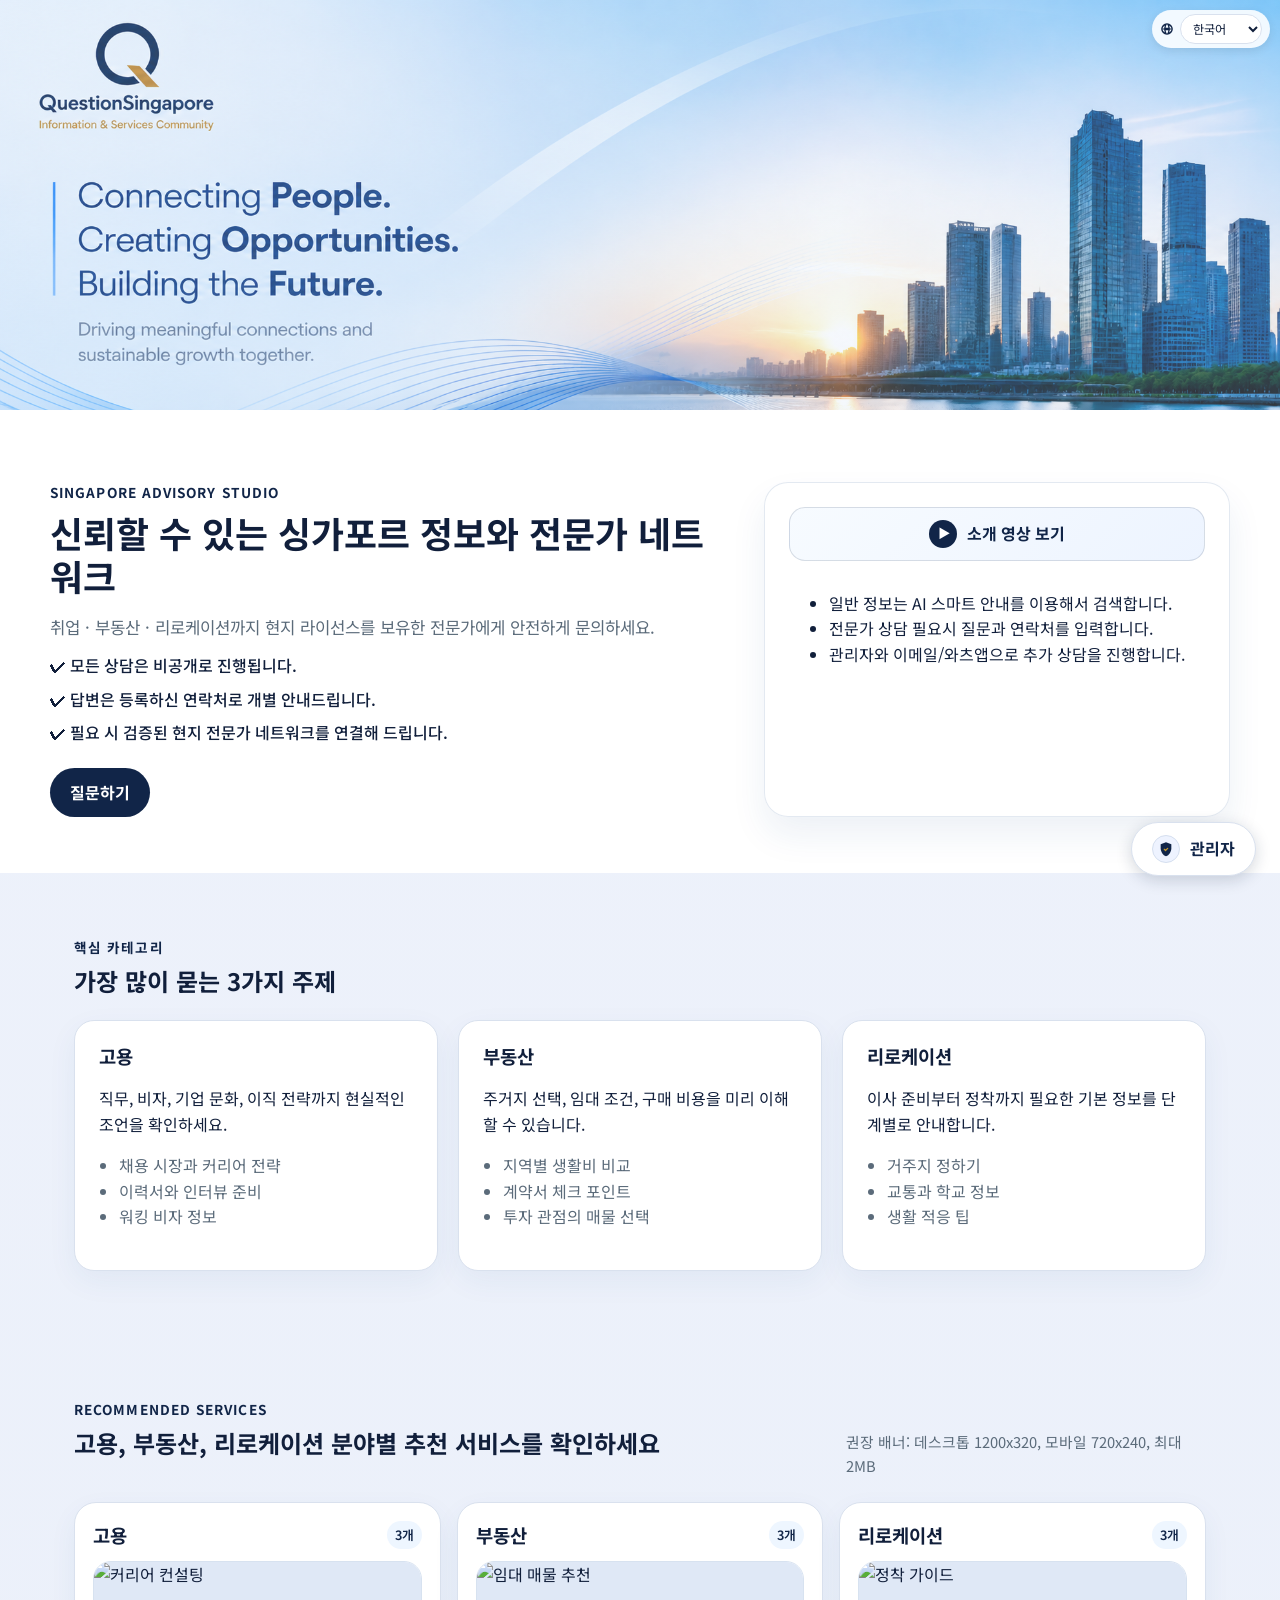
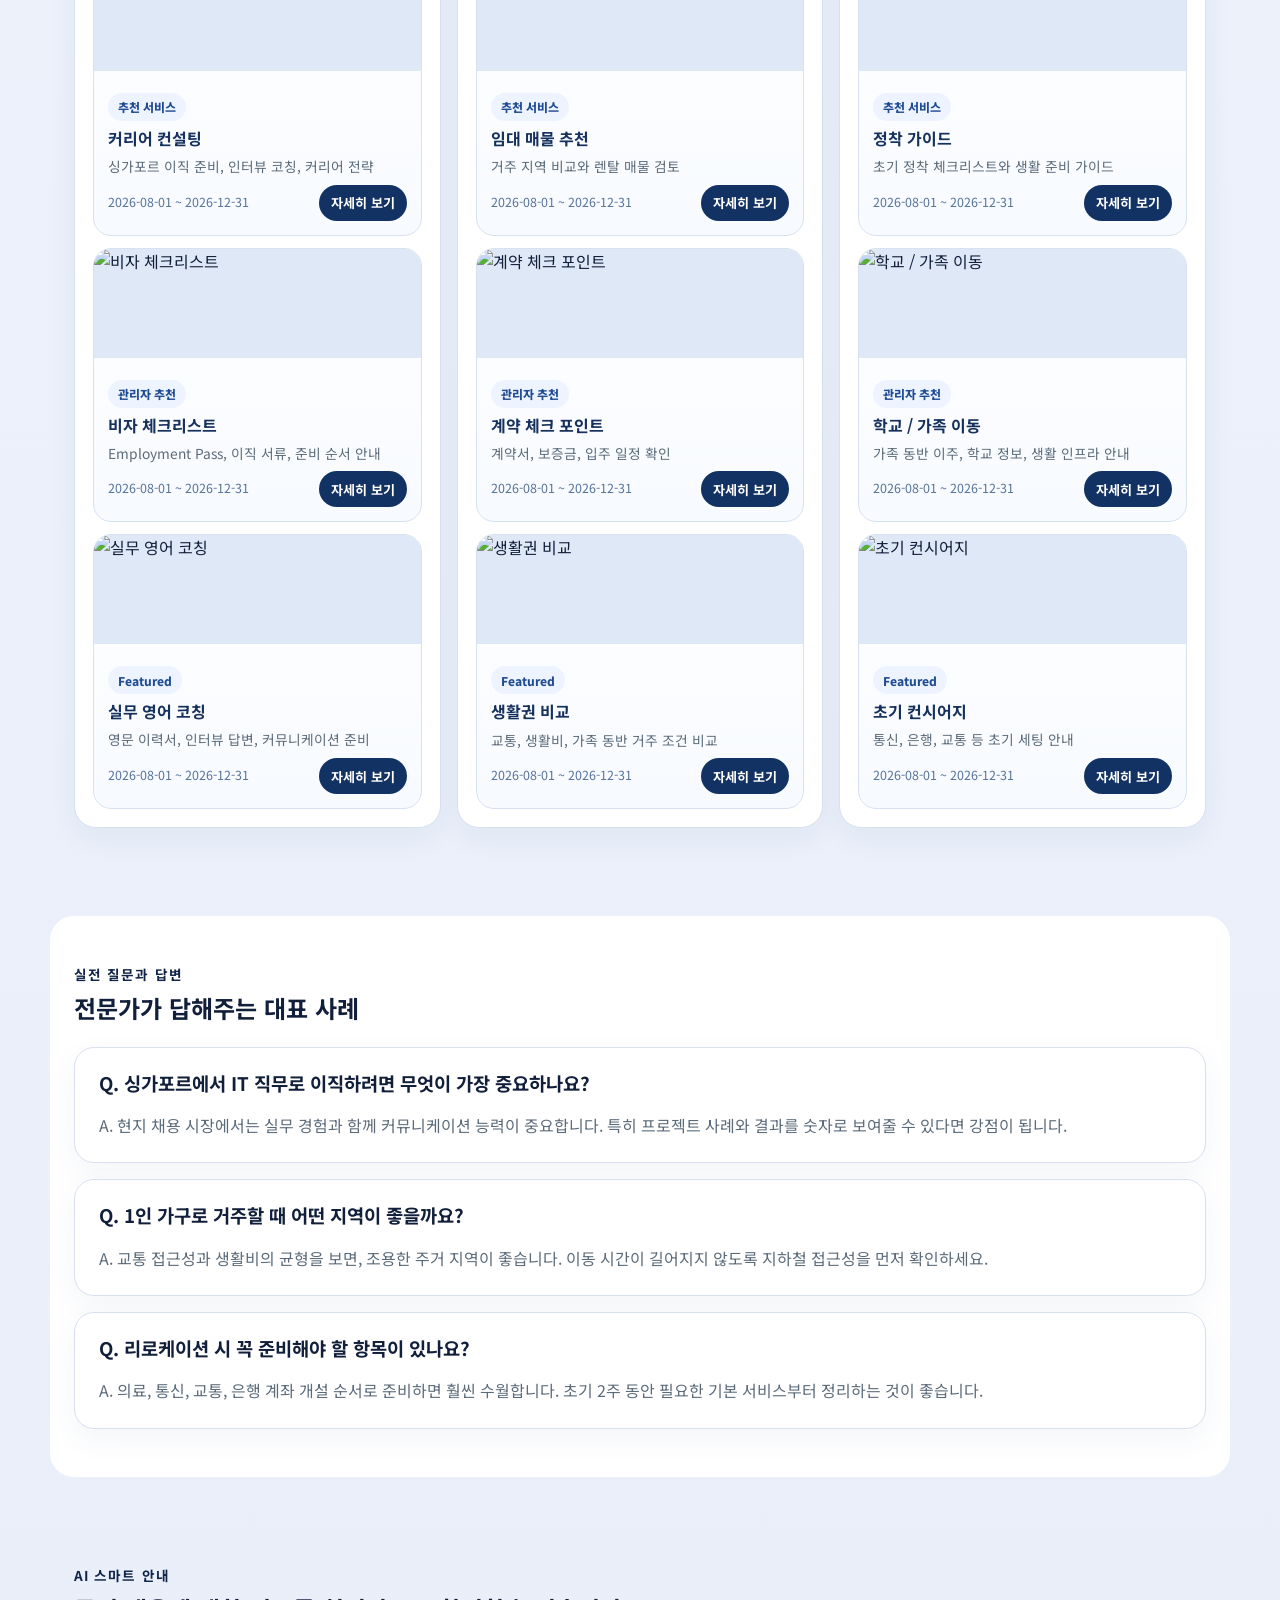
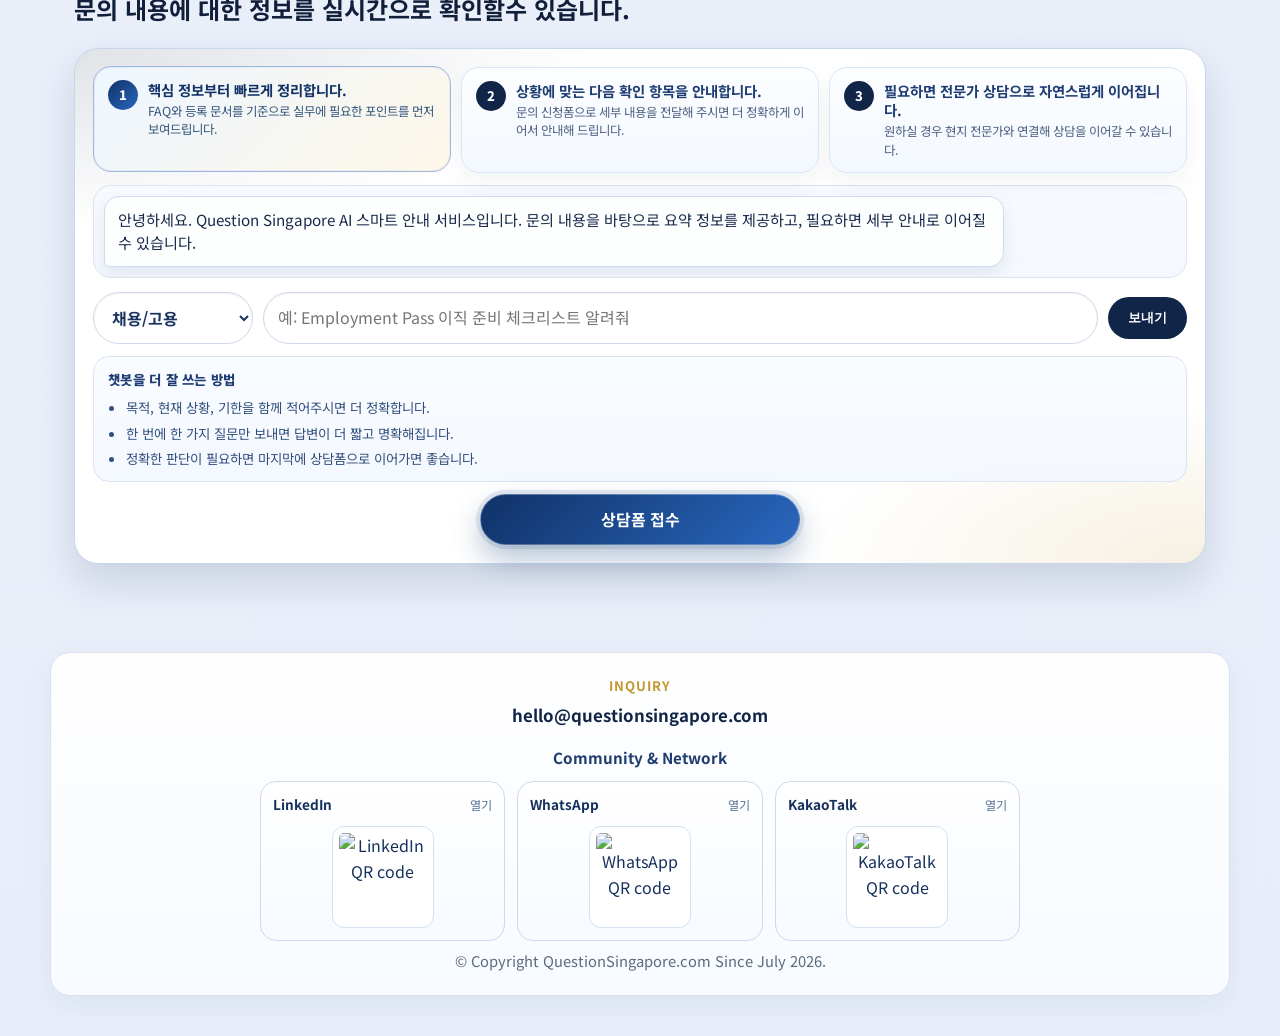
==== commit 1733d41e: "feat(home): add managed sponsor slots and admin controls" ====
--- a/index.html
+++ b/index.html
@@ -13,7 +13,7 @@
     <meta http-equiv="Cache-Control" content="no-store, no-cache, must-revalidate, proxy-revalidate" />
     <meta http-equiv="Pragma" content="no-cache" />
     <meta http-equiv="Expires" content="0" />
-    <link rel="stylesheet" href="styles.css?v=20260803-2" />
+    <link rel="stylesheet" href="styles.css?v=20260803-4" />
   </head>
   <body>
     <div class="top-banner">
@@ -48,7 +48,7 @@
             <li data-i18n="heroPoint3">✔ 필요 시 검증된 현지 전문가 네트워크를 연결해 드립니다.</li>
           </ul>
           <div class="hero__actions">
-            <a class="button" href="#ask" data-i18n="btnQuestion">질문하기</a>
+            <a class="button" href="#chatbot" data-i18n="btnQuestion">질문하기</a>
           </div>
         </div>
         <div class="hero__panel-card">
@@ -115,6 +115,21 @@
               <li data-i18n="catReloc2">교통과 학교 정보</li>
               <li data-i18n="catReloc3">생활 적응 팁</li>
             </ul>
+          </article>
+        </div>
+      </section>
+
+      <section class="section sponsor-section" aria-label="추천 서비스 배너">
+        <div class="section__intro sponsor-section__intro">
+          <div>
+            <p class="eyebrow">Recommended Services</p>
+            <h2>고용, 부동산, 리로케이션 분야별 추천 서비스를 확인하세요</h2>
+          </div>
+          <p class="sponsor-section__note" id="sponsor-guideline-text">권장 배너 사이즈와 노출 기간은 관리자에서 함께 관리됩니다.</p>
+        </div>
+        <div id="sponsor-slots" class="sponsor-grid">
+          <article class="sponsor-column sponsor-column--empty">
+            <p>추천 서비스 배너를 불러오는 중입니다...</p>
           </article>
         </div>
       </section>
@@ -218,7 +233,6 @@
                   </select>
                 </label>
                 <label>
-          <script src="script.js?v=20260803-2"></script>
                   <select name="contactType" id="contact-type" required>
                     <option value="email" data-i18n="contactEmail">이메일</option>
                     <option value="whatsapp" data-i18n="contactWhatsapp">핸드폰(WhatsApp)</option>
@@ -306,7 +320,7 @@
       </div>
     </footer>
 
-    <script src="dataStore.js?v=20260803-3"></script>
-    <script src="script.js?v=20260803-3"></script>
+    <script src="dataStore.js?v=20260803-4"></script>
+    <script src="script.js?v=20260803-4"></script>
   </body>
 </html>
--- a/styles.css
+++ b/styles.css
@@ -477,6 +477,125 @@
   gap: 12px;
 }
 
+.sponsor-admin-panel {
+  display: grid;
+  gap: 14px;
+}
+
+.sponsor-admin-guideline {
+  display: flex;
+  gap: 12px;
+  flex-wrap: wrap;
+  color: #3f597f;
+  font-size: 0.88rem;
+}
+
+.sponsor-admin-guideline p {
+  margin: 0;
+  padding: 8px 12px;
+  border-radius: 999px;
+  background: #eef4ff;
+  border: 1px solid #d4e0f3;
+}
+
+.sponsor-admin-list {
+  display: grid;
+  gap: 14px;
+}
+
+.sponsor-admin-category {
+  border: 1px solid var(--border);
+  border-radius: 18px;
+  background: #ffffff;
+  padding: 16px;
+}
+
+.sponsor-admin-category__head {
+  display: flex;
+  justify-content: space-between;
+  gap: 12px;
+  align-items: center;
+  margin-bottom: 12px;
+}
+
+.sponsor-admin-category__head h3 {
+  margin: 0;
+  color: var(--primary);
+}
+
+.sponsor-admin-grid {
+  display: grid;
+  grid-template-columns: repeat(3, minmax(0, 1fr));
+  gap: 12px;
+}
+
+.sponsor-admin-card {
+  border: 1px solid #d6e0ef;
+  border-radius: 16px;
+  padding: 12px;
+  display: grid;
+  gap: 10px;
+  background: #fbfdff;
+}
+
+.sponsor-admin-card__preview {
+  aspect-ratio: 15 / 5;
+  border-radius: 12px;
+  overflow: hidden;
+  background: #dfe8f6;
+}
+
+.sponsor-admin-card__preview img {
+  width: 100%;
+  height: 100%;
+  object-fit: cover;
+  display: block;
+}
+
+.sponsor-admin-card__fields {
+  display: grid;
+  gap: 8px;
+}
+
+.sponsor-admin-card__fields label {
+  display: grid;
+  gap: 4px;
+}
+
+.sponsor-admin-card__fields label span {
+  font-size: 0.78rem;
+  font-weight: 700;
+  color: #29456f;
+}
+
+.sponsor-admin-card__fields input,
+.sponsor-admin-card__fields textarea,
+.sponsor-admin-card__fields select {
+  width: 100%;
+  border: 1px solid #d0daec;
+  border-radius: 12px;
+  padding: 9px 10px;
+  font: inherit;
+  background: #ffffff;
+}
+
+.sponsor-admin-card__fields textarea {
+  min-height: 72px;
+  resize: vertical;
+}
+
+.sponsor-admin-card__meta {
+  display: grid;
+  grid-template-columns: 1fr 1fr;
+  gap: 8px;
+}
+
+.sponsor-admin-card__actions {
+  display: flex;
+  gap: 8px;
+  flex-wrap: wrap;
+}
+
 .home-media-box {
   border: 1px solid var(--border);
   border-radius: 16px;
@@ -965,6 +1084,133 @@
   margin-bottom: 24px;
 }
 
+.sponsor-section__intro {
+  display: flex;
+  justify-content: space-between;
+  align-items: end;
+  gap: 16px;
+}
+
+.sponsor-section__note {
+  margin: 0;
+  color: var(--muted);
+  max-width: 360px;
+  font-size: 0.92rem;
+}
+
+.sponsor-grid {
+  display: grid;
+  grid-template-columns: repeat(3, minmax(0, 1fr));
+  gap: 16px;
+}
+
+.sponsor-column {
+  background: #ffffff;
+  border: 1px solid var(--border);
+  border-radius: 22px;
+  padding: 18px;
+  box-shadow: 0 10px 28px rgba(31, 79, 139, 0.06);
+}
+
+.sponsor-column--empty {
+  grid-column: 1 / -1;
+  text-align: center;
+  color: var(--muted);
+}
+
+.sponsor-column__head {
+  display: flex;
+  justify-content: space-between;
+  align-items: center;
+  gap: 10px;
+  margin-bottom: 12px;
+}
+
+.sponsor-column__head h3 {
+  margin: 0;
+}
+
+.sponsor-stack {
+  display: grid;
+  gap: 12px;
+}
+
+.sponsor-card {
+  display: grid;
+  gap: 10px;
+  border-radius: 18px;
+  overflow: hidden;
+  border: 1px solid #d7e2f0;
+  background: linear-gradient(180deg, #ffffff 0%, #f7faff 100%);
+}
+
+.sponsor-card__image {
+  aspect-ratio: 15 / 5;
+  background: #dfe8f6;
+}
+
+.sponsor-card__image img {
+  width: 100%;
+  height: 100%;
+  object-fit: cover;
+  display: block;
+}
+
+.sponsor-card__body {
+  padding: 12px 14px 14px;
+  display: grid;
+  gap: 8px;
+}
+
+.sponsor-card__badge {
+  display: inline-flex;
+  width: fit-content;
+  align-items: center;
+  min-height: 28px;
+  padding: 0 10px;
+  border-radius: 999px;
+  background: #eef4ff;
+  color: #204c94;
+  font-size: 0.75rem;
+  font-weight: 800;
+}
+
+.sponsor-card__title {
+  margin: 0;
+  font-size: 1rem;
+  color: #17315d;
+}
+
+.sponsor-card__desc {
+  margin: 0;
+  color: var(--muted);
+  font-size: 0.86rem;
+  line-height: 1.5;
+}
+
+.sponsor-card__meta {
+  display: flex;
+  justify-content: space-between;
+  gap: 10px;
+  align-items: center;
+  font-size: 0.78rem;
+  color: #56739b;
+}
+
+.sponsor-card__link {
+  display: inline-flex;
+  align-items: center;
+  justify-content: center;
+  min-height: 36px;
+  padding: 0 12px;
+  border-radius: 999px;
+  background: #123264;
+  color: #fff;
+  text-decoration: none;
+  font-size: 0.82rem;
+  font-weight: 700;
+}
+
 .cards {
   display: grid;
   grid-template-columns: repeat(3, minmax(0, 1fr));
@@ -1309,6 +1555,8 @@
 }
 
 @media (max-width: 760px) {
+  .sponsor-grid,
+  .sponsor-admin-grid,
   .chatbot-stepper {
     grid-template-columns: 1fr;
   }
@@ -1318,6 +1566,16 @@
   }
 
   .chatbot-form {
+    grid-template-columns: 1fr;
+  }
+
+  .sponsor-section__intro {
+    flex-direction: column;
+    align-items: flex-start;
+  }
+
+  .sponsor-card__meta,
+  .sponsor-admin-card__meta {
     grid-template-columns: 1fr;
   }
 
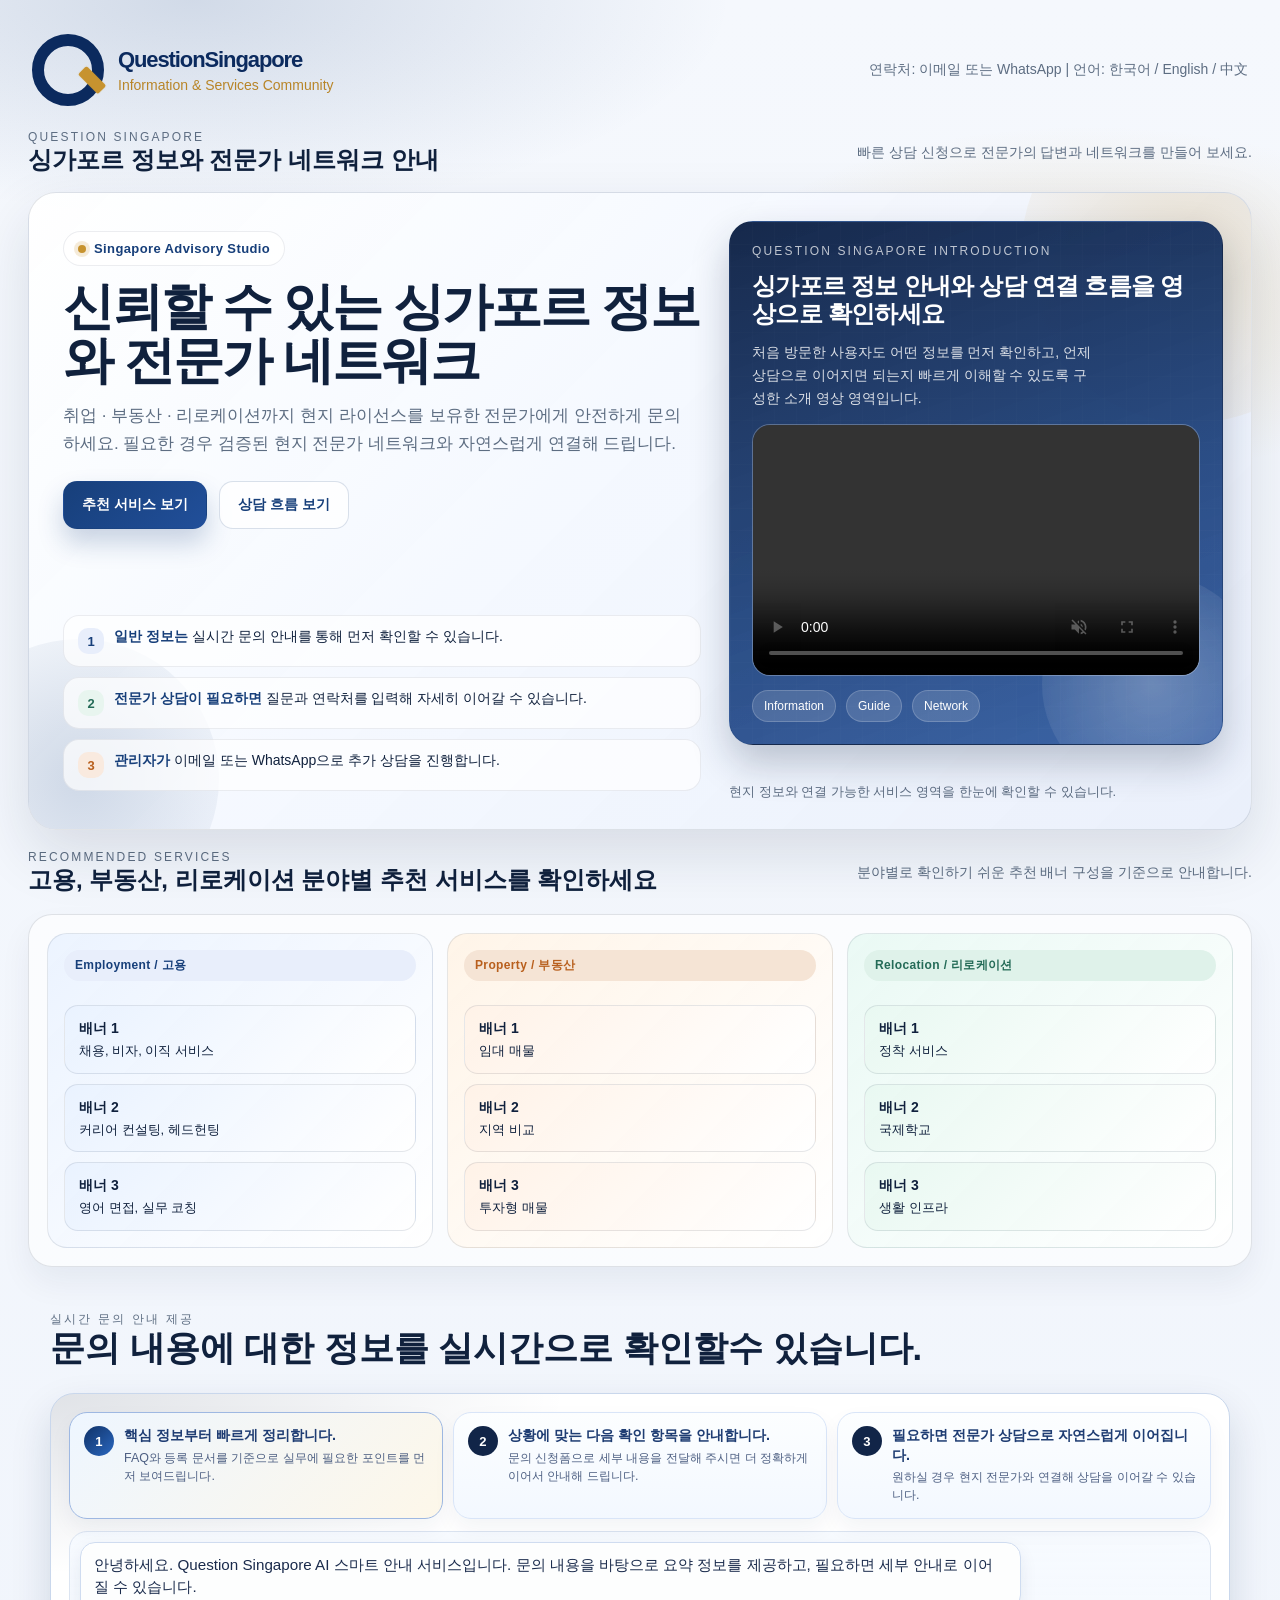
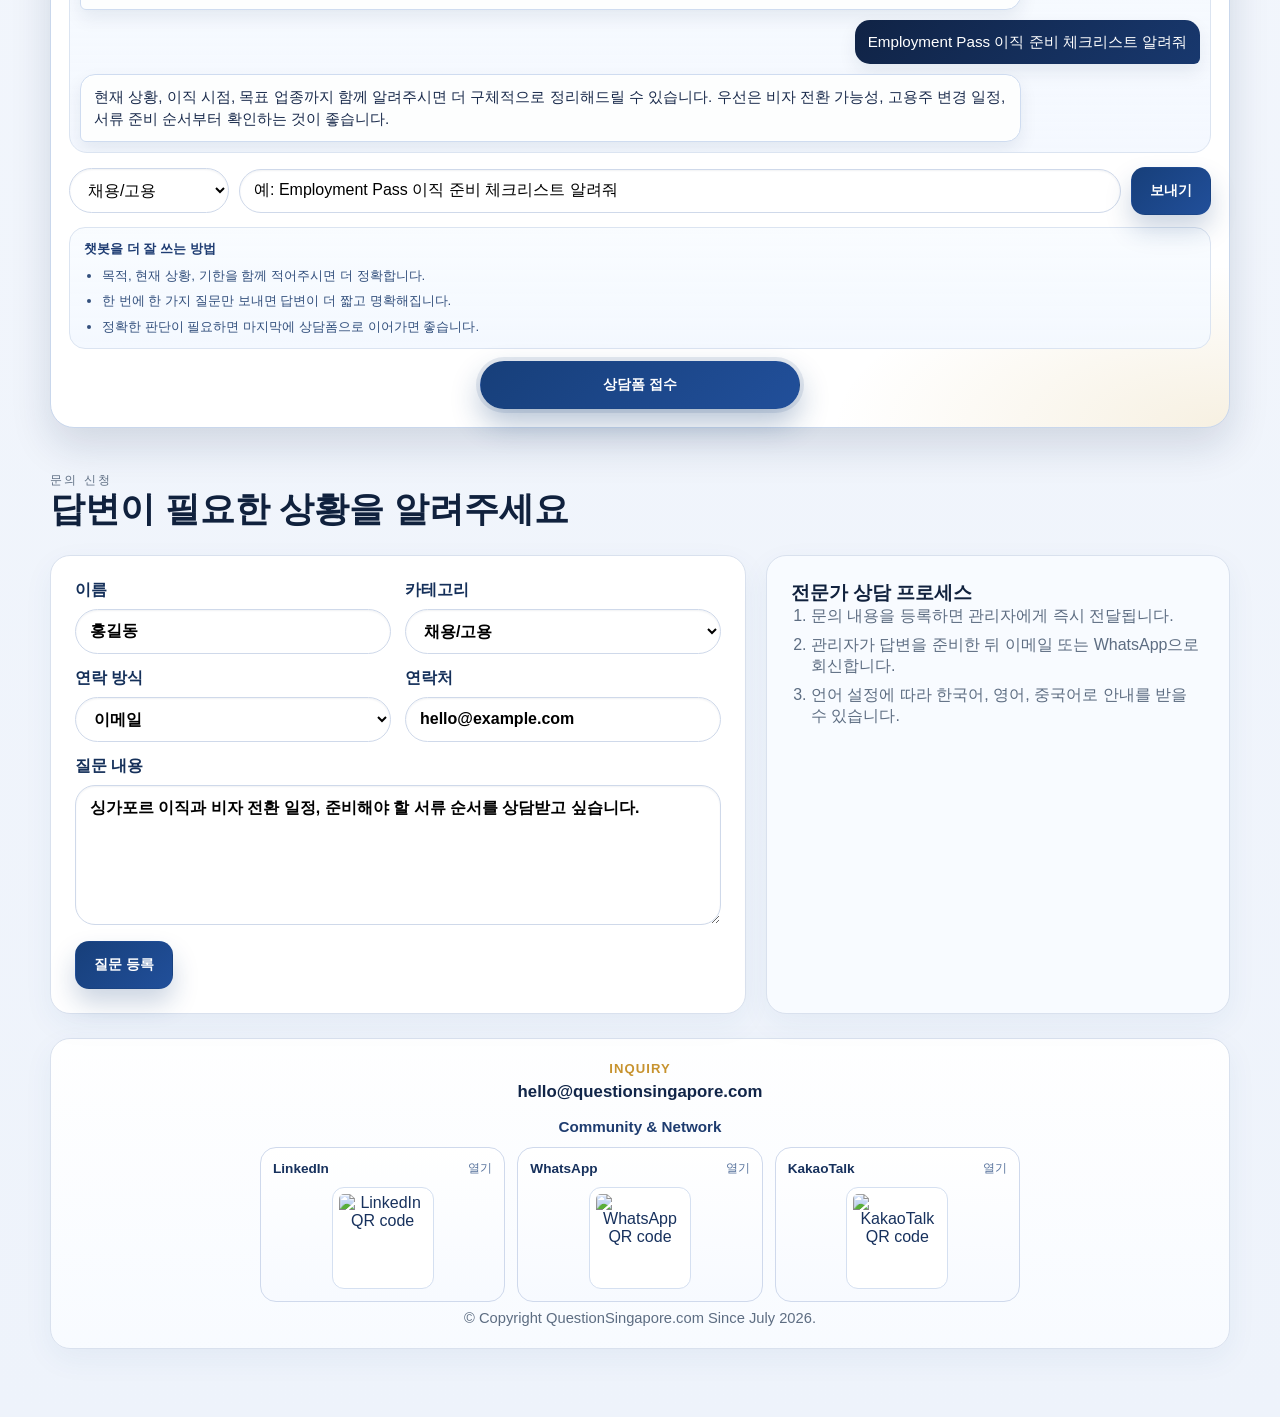
==== commit 3156636a: "feat(home): replace legacy layout with approved mock-based landing" ====
--- a/index.html
+++ b/index.html
@@ -3,324 +3,1370 @@
   <head>
     <meta charset="UTF-8" />
     <meta name="viewport" content="width=device-width, initial-scale=1.0" />
-    <title>Question Singapore</title>
-    <link rel="preconnect" href="https://fonts.googleapis.com" />
-    <link rel="preconnect" href="https://fonts.gstatic.com" crossorigin />
-    <link
-      href="https://fonts.googleapis.com/css2?family=Noto+Sans+KR:wght@400;500;700&family=Noto+Sans+SC:wght@400;500;700&family=Source+Sans+3:wght@400;500;600;700&display=swap"
-      rel="stylesheet"
-    />
-    <meta http-equiv="Cache-Control" content="no-store, no-cache, must-revalidate, proxy-revalidate" />
-    <meta http-equiv="Pragma" content="no-cache" />
-    <meta http-equiv="Expires" content="0" />
-    <link rel="stylesheet" href="styles.css?v=20260803-4" />
+    <title>Question Singapore Banner Concept</title>
+    <style>
+      :root {
+        --bg: #eef3fb;
+        --panel: rgba(255, 255, 255, 0.82);
+        --panel-strong: #ffffff;
+        --text: #10213d;
+        --muted: #5d6d82;
+        --line: rgba(16, 33, 61, 0.12);
+        --accent: #c7932f;
+        --blue: #173f7a;
+        --blue-soft: #e8eefb;
+        --green: #246b57;
+        --green-soft: #e8f5ef;
+        --orange: #b85f1d;
+        --orange-soft: #f9eadf;
+        --shadow: 0 24px 60px rgba(16, 33, 61, 0.12);
+      }
+
+      * {
+        box-sizing: border-box;
+      }
+
+      body {
+        margin: 0;
+        font-family: Inter, "Noto Sans KR", "Segoe UI", sans-serif;
+        color: var(--text);
+        background:
+          radial-gradient(900px 360px at 15% 0%, rgba(23, 63, 122, 0.16), transparent 60%),
+          radial-gradient(700px 320px at 85% 10%, rgba(199, 147, 47, 0.18), transparent 55%),
+          linear-gradient(180deg, #f5f8fd 0%, var(--bg) 100%);
+        min-height: 100vh;
+        padding: 28px;
+      }
+
+      .canvas {
+        max-width: 1320px;
+        margin: 0 auto;
+      }
+
+      .label-row {
+        display: flex;
+        justify-content: space-between;
+        align-items: center;
+        gap: 16px;
+        margin-bottom: 16px;
+      }
+
+      .topbar {
+        display: flex;
+        justify-content: space-between;
+        align-items: center;
+        gap: 16px;
+        margin-bottom: 18px;
+        padding: 6px 4px;
+      }
+
+      .logo-wrap {
+        display: inline-flex;
+        align-items: center;
+        gap: 14px;
+      }
+
+      .logo-mark {
+        position: relative;
+        width: 72px;
+        height: 72px;
+        flex: 0 0 auto;
+      }
+
+      .logo-mark::before {
+        content: "";
+        position: absolute;
+        inset: 0;
+        border: 12px solid #0b2a5e;
+        border-radius: 50%;
+        box-sizing: border-box;
+      }
+
+      .logo-mark::after {
+        content: "";
+        position: absolute;
+        width: 28px;
+        height: 12px;
+        right: 2px;
+        bottom: 10px;
+        background: #c7932f;
+        transform: rotate(45deg);
+        transform-origin: right center;
+        border-radius: 2px;
+        box-shadow: 0 0 0 1px rgba(199, 147, 47, 0.08);
+      }
+
+      .logo-text {
+        display: flex;
+        flex-direction: column;
+        gap: 4px;
+      }
+
+      .logo-text strong {
+        font-size: 22px;
+        letter-spacing: -0.05em;
+        color: #0b2a5e;
+      }
+
+      .logo-text span {
+        font-size: 14px;
+        color: #b88528;
+      }
+
+      .eyebrow {
+        margin: 0;
+        font-size: 12px;
+        letter-spacing: 0.18em;
+        text-transform: uppercase;
+        color: var(--muted);
+      }
+
+      h1,
+      h2,
+      h3,
+      p {
+        margin: 0;
+      }
+
+      .note {
+        color: var(--muted);
+        font-size: 14px;
+      }
+
+      .hero {
+        position: relative;
+        overflow: hidden;
+        border: 1px solid var(--line);
+        border-radius: 28px;
+        background:
+          linear-gradient(135deg, rgba(255, 255, 255, 0.92) 0%, rgba(245, 248, 255, 0.9) 44%, rgba(233, 239, 251, 0.94) 100%);
+        box-shadow: var(--shadow);
+      }
+
+      .hero::before,
+      .hero::after {
+        content: "";
+        position: absolute;
+        border-radius: 999px;
+        pointer-events: none;
+      }
+
+      .hero::before {
+        width: 340px;
+        height: 340px;
+        right: -110px;
+        top: -110px;
+        background: radial-gradient(circle at center, rgba(199, 147, 47, 0.20), rgba(199, 147, 47, 0));
+      }
+
+      .hero::after {
+        width: 280px;
+        height: 280px;
+        left: -90px;
+        bottom: -90px;
+        background: radial-gradient(circle at center, rgba(23, 63, 122, 0.18), rgba(23, 63, 122, 0));
+      }
+
+      .hero-inner {
+        position: relative;
+        z-index: 1;
+        display: grid;
+        grid-template-columns: 1.25fr 0.95fr;
+        gap: 22px;
+        padding: 28px;
+        min-height: 420px;
+      }
+
+      .hero-copy {
+        display: flex;
+        flex-direction: column;
+        justify-content: space-between;
+        gap: 24px;
+        padding: 10px 6px 10px 6px;
+      }
+
+      .tag {
+        display: inline-flex;
+        align-items: center;
+        gap: 8px;
+        width: fit-content;
+        padding: 9px 14px;
+        border-radius: 999px;
+        background: rgba(255, 255, 255, 0.78);
+        border: 1px solid rgba(16, 33, 61, 0.08);
+        color: var(--blue);
+        font-size: 13px;
+        font-weight: 700;
+        letter-spacing: 0.03em;
+      }
+
+      .tag-dot {
+        width: 8px;
+        height: 8px;
+        border-radius: 50%;
+        background: var(--accent);
+        box-shadow: 0 0 0 4px rgba(199, 147, 47, 0.18);
+      }
+
+      .hero h1 {
+        margin-top: 14px;
+        max-width: 640px;
+        font-size: clamp(2rem, 4vw, 4rem);
+        line-height: 1.05;
+        letter-spacing: -0.04em;
+      }
+
+      .hero-text {
+        max-width: 620px;
+        margin-top: 14px;
+        font-size: 17px;
+        line-height: 1.7;
+        color: var(--muted);
+      }
+
+      .hero-actions {
+        display: flex;
+        flex-wrap: wrap;
+        gap: 12px;
+        margin-top: 22px;
+      }
+
+      .button {
+        display: inline-flex;
+        align-items: center;
+        justify-content: center;
+        min-height: 48px;
+        padding: 0 18px;
+        border-radius: 14px;
+        font-size: 14px;
+        font-weight: 700;
+        text-decoration: none;
+        border: 1px solid transparent;
+      }
+
+      .button-primary {
+        background: linear-gradient(135deg, var(--blue) 0%, #214f9a 100%);
+        color: #fff;
+        box-shadow: 0 14px 26px rgba(23, 63, 122, 0.22);
+      }
+
+      .button-secondary {
+        background: rgba(255, 255, 255, 0.78);
+        color: var(--blue);
+        border-color: rgba(23, 63, 122, 0.16);
+      }
+
+      .hero-points {
+        display: grid;
+        gap: 10px;
+        margin-top: 20px;
+      }
+
+      .hero-point {
+        display: flex;
+        gap: 10px;
+        align-items: flex-start;
+        padding: 12px 14px;
+        border-radius: 16px;
+        background: rgba(255, 255, 255, 0.7);
+        border: 1px solid rgba(16, 33, 61, 0.08);
+        color: var(--text);
+        font-size: 14px;
+      }
+
+      .hero-point strong {
+        color: var(--blue);
+      }
+
+      .hero-point-icon {
+        width: 26px;
+        height: 26px;
+        border-radius: 10px;
+        display: inline-flex;
+        align-items: center;
+        justify-content: center;
+        flex: 0 0 auto;
+        font-size: 13px;
+        font-weight: 800;
+      }
+
+      .icon-blue { background: var(--blue-soft); color: var(--blue); }
+      .icon-green { background: var(--green-soft); color: var(--green); }
+      .icon-orange { background: var(--orange-soft); color: var(--orange); }
+
+      .hero-media {
+        display: grid;
+        gap: 16px;
+        align-content: stretch;
+      }
+
+      .media-card {
+        position: relative;
+        overflow: hidden;
+        border-radius: 24px;
+        border: 1px solid rgba(16, 33, 61, 0.10);
+        background: linear-gradient(160deg, rgba(18, 37, 72, 0.98) 0%, rgba(26, 63, 123, 0.92) 58%, rgba(33, 79, 154, 0.86) 100%);
+        min-height: 250px;
+        color: #fff;
+        padding: 22px;
+        box-shadow: 0 18px 38px rgba(16, 33, 61, 0.24);
+      }
+
+      .media-card::before {
+        content: "";
+        position: absolute;
+        inset: auto -40px -50px auto;
+        width: 220px;
+        height: 220px;
+        border-radius: 50%;
+        background: radial-gradient(circle at center, rgba(255, 255, 255, 0.26), rgba(255, 255, 255, 0));
+      }
+
+      .media-card::after {
+        content: "";
+        position: absolute;
+        inset: 0;
+        background:
+          linear-gradient(90deg, rgba(255,255,255,0.06) 0 1px, transparent 1px 100%),
+          linear-gradient(180deg, rgba(255,255,255,0.05) 0 1px, transparent 1px 100%);
+        background-size: 22px 22px;
+        opacity: 0.22;
+      }
+
+      .media-card__inner {
+        position: relative;
+        z-index: 1;
+        display: flex;
+        flex-direction: column;
+        height: 100%;
+        gap: 14px;
+      }
+
+      .media-card__title {
+        font-size: 24px;
+        line-height: 1.15;
+        letter-spacing: -0.03em;
+      }
+
+      .media-card__desc {
+        color: rgba(255, 255, 255, 0.84);
+        line-height: 1.65;
+        font-size: 14px;
+        max-width: 340px;
+      }
+
+      .mini-row {
+        display: flex;
+        flex-wrap: wrap;
+        gap: 10px;
+        margin-top: auto;
+      }
+
+      .mini-pill {
+        padding: 8px 11px;
+        border-radius: 999px;
+        background: rgba(255, 255, 255, 0.14);
+        border: 1px solid rgba(255, 255, 255, 0.18);
+        font-size: 12px;
+        color: #fff;
+      }
+
+      .ad-grid {
+        display: grid;
+        grid-template-columns: repeat(3, minmax(0, 1fr));
+        gap: 16px;
+        margin-top: 20px;
+      }
+
+      .category-grid {
+        display: grid;
+        grid-template-columns: repeat(3, minmax(0, 1fr));
+        gap: 14px;
+        margin-top: 14px;
+      }
+
+      .category-card {
+        border-radius: 20px;
+        background: #fff;
+        border: 1px solid rgba(16, 33, 61, 0.10);
+        padding: 16px;
+        min-height: 220px;
+        display: flex;
+        flex-direction: column;
+        gap: 12px;
+      }
+
+      .category-card__title {
+        font-size: 20px;
+        letter-spacing: -0.03em;
+      }
+
+      .banner-stack {
+        display: grid;
+        gap: 10px;
+      }
+
+      .small-banner {
+        border-radius: 14px;
+        padding: 12px 14px;
+        font-size: 13px;
+        line-height: 1.5;
+        border: 1px solid rgba(16, 33, 61, 0.10);
+        background: linear-gradient(135deg, rgba(246, 249, 255, 0.96), rgba(255,255,255,1));
+      }
+
+      .small-banner strong {
+        display: block;
+        margin-bottom: 2px;
+        font-size: 14px;
+      }
+
+      .small-banner--blue { background: linear-gradient(135deg, rgba(233, 242, 255, 0.98), #fff); }
+      .small-banner--orange { background: linear-gradient(135deg, rgba(255, 242, 231, 0.98), #fff); }
+      .small-banner--green { background: linear-gradient(135deg, rgba(232, 248, 241, 0.98), #fff); }
+
+      .site-section {
+        max-width: 1180px;
+        margin: 0 auto;
+        padding: 44px 0 0;
+      }
+
+      .section-intro {
+        margin-bottom: 24px;
+      }
+
+      .section-intro h2 {
+        font-size: clamp(1.8rem, 2.7vw, 2.4rem);
+        line-height: 1.2;
+      }
+
+      .site-chat-shell {
+        background:
+          radial-gradient(860px 300px at 0% 0%, rgba(17, 37, 72, 0.13), rgba(17, 37, 72, 0) 60%),
+          radial-gradient(640px 260px at 100% 100%, rgba(195, 151, 47, 0.14), rgba(195, 151, 47, 0) 62%),
+          #ffffff;
+        border: 1px solid #c9d7ec;
+        border-radius: 24px;
+        padding: 18px;
+        box-shadow: 0 18px 40px rgba(17, 37, 72, 0.14);
+      }
+
+      .site-chat-stepper {
+        display: grid;
+        grid-template-columns: repeat(3, minmax(0, 1fr));
+        gap: 10px;
+        margin-bottom: 12px;
+      }
+
+      .site-chat-step {
+        display: flex;
+        gap: 10px;
+        align-items: flex-start;
+        padding: 13px 14px;
+        border-radius: 18px;
+        border: 1px solid #d9e5f8;
+        background: linear-gradient(180deg, rgba(252, 254, 255, 0.98) 0%, rgba(243, 248, 255, 0.98) 100%);
+        color: #1f3d73;
+        box-shadow: 0 10px 22px rgba(17, 37, 72, 0.05);
+      }
+
+      .site-chat-step.is-active {
+        background: linear-gradient(135deg, #eef6ff 0%, #fdf7e9 100%);
+        border-color: #9eb8e2;
+      }
+
+      .site-chat-step__number {
+        display: grid;
+        place-items: center;
+        width: 30px;
+        height: 30px;
+        flex-shrink: 0;
+        border-radius: 999px;
+        background: #112548;
+        color: #ffffff;
+        font-size: 0.82rem;
+        font-weight: 800;
+      }
+
+      .site-chat-step.is-active .site-chat-step__number {
+        background: linear-gradient(135deg, #103267 0%, #2a67bf 100%);
+      }
+
+      .site-chat-step__body strong {
+        display: block;
+        font-size: 0.9rem;
+        margin-bottom: 3px;
+        line-height: 1.35;
+      }
+
+      .site-chat-step__body p {
+        margin: 0;
+        font-size: 0.78rem;
+        line-height: 1.45;
+        color: #4e6083;
+      }
+
+      .site-chat-messages {
+        max-height: 420px;
+        overflow-y: auto;
+        display: grid;
+        gap: 10px;
+        padding: 10px;
+        border: 1px solid #dbe4f1;
+        border-radius: 18px;
+        background: linear-gradient(180deg, rgba(246, 250, 255, 0.92) 0%, rgba(242, 247, 255, 0.82) 100%);
+        margin-bottom: 14px;
+      }
+
+      .site-chat-message {
+        max-width: 84%;
+        padding: 11px 13px;
+        border-radius: 15px;
+        white-space: pre-wrap;
+        line-height: 1.45;
+        font-size: 0.95rem;
+        box-shadow: 0 8px 18px rgba(17, 37, 72, 0.08);
+      }
+
+      .site-chat-message--bot {
+        margin-right: auto;
+        background: #fdfefe;
+        border: 1px solid #cfdcf0;
+        color: #1a2b4c;
+        border-bottom-left-radius: 6px;
+      }
+
+      .site-chat-message--user {
+        margin-left: auto;
+        background: linear-gradient(135deg, #102345 0%, #18386e 100%);
+        color: #ffffff;
+        border-bottom-right-radius: 6px;
+      }
+
+      .site-chat-form {
+        display: grid;
+        grid-template-columns: 160px 1fr auto;
+        gap: 10px;
+        align-items: center;
+      }
+
+      .site-chat-select,
+      .site-chat-input,
+      .site-form input,
+      .site-form select,
+      .site-form textarea {
+        border: 1px solid #cfd9ea;
+        border-radius: 999px;
+        padding: 12px 14px;
+        font: inherit;
+        background: #ffffff;
+        box-shadow: inset 0 1px 2px rgba(17, 37, 72, 0.06);
+      }
+
+      .site-form textarea {
+        border-radius: 20px;
+        min-height: 140px;
+        resize: vertical;
+      }
+
+      .site-chat-tips {
+        margin-top: 12px;
+        padding: 12px 14px;
+        border: 1px solid #dbe4f1;
+        border-radius: 16px;
+        background: linear-gradient(180deg, rgba(249, 252, 255, 0.98) 0%, rgba(243, 248, 255, 0.94) 100%);
+      }
+
+      .site-chat-tips p {
+        margin: 0 0 8px;
+        color: #1f3d73;
+        font-size: 0.84rem;
+        font-weight: 800;
+      }
+
+      .site-chat-tips ul {
+        margin: 0;
+        padding-left: 18px;
+        display: grid;
+        gap: 6px;
+        color: #33507d;
+        font-size: 0.84rem;
+        line-height: 1.45;
+      }
+
+      .site-chat-cta {
+        margin-top: 12px;
+        display: flex;
+        justify-content: center;
+      }
+
+      .site-chat-cta .button-primary {
+        min-width: 320px;
+        border-radius: 999px;
+        box-shadow: 0 14px 30px rgba(23, 64, 122, 0.32), 0 0 0 4px rgba(23, 64, 122, 0.1);
+      }
+
+      .site-question-layout {
+        display: grid;
+        grid-template-columns: 1.2fr 0.8fr;
+        gap: 20px;
+      }
+
+      .site-panel,
+      .site-form,
+      .site-soft-panel,
+      .site-footer-card {
+        background: #ffffff;
+        border: 1px solid #d9e1ee;
+        border-radius: 20px;
+        padding: 24px;
+        box-shadow: 0 10px 30px rgba(31, 79, 139, 0.06);
+      }
+
+      .site-soft-panel {
+        background: #f8fbff;
+      }
+
+      .site-form-grid {
+        display: grid;
+        grid-template-columns: repeat(2, minmax(0, 1fr));
+        gap: 14px;
+        margin-bottom: 14px;
+      }
+
+      .site-form label {
+        display: grid;
+        gap: 8px;
+        color: #15305a;
+        font-weight: 600;
+      }
+
+      .site-soft-panel ol {
+        margin: 0;
+        padding-left: 20px;
+        color: var(--muted);
+        display: grid;
+        gap: 8px;
+      }
+
+      .site-footer {
+        padding: 24px 0 40px;
+      }
+
+      .site-footer-inner {
+        max-width: 1180px;
+        margin: 0 auto;
+        background: linear-gradient(180deg, rgba(255, 255, 255, 0.96) 0%, rgba(248, 251, 255, 0.98) 100%);
+        border: 1px solid #d9e1ee;
+        border-radius: 20px;
+        padding: 22px 24px;
+        text-align: center;
+        box-shadow: 0 10px 30px rgba(31, 79, 139, 0.06);
+      }
+
+      .site-footer-label {
+        margin: 0 0 6px;
+        color: var(--accent);
+        font-weight: 700;
+        letter-spacing: 0.08em;
+        text-transform: uppercase;
+        font-size: 0.82rem;
+      }
+
+      .site-footer-email {
+        margin: 0;
+        color: #112548;
+        font-weight: 700;
+        font-size: 1.05rem;
+      }
+
+      .site-footer-social {
+        margin-top: 16px;
+      }
+
+      .site-footer-social-title {
+        margin: 0 0 12px;
+        color: #1e3c6f;
+        font-weight: 700;
+        font-size: 0.95rem;
+      }
+
+      .site-footer-social-grid {
+        display: grid;
+        grid-template-columns: repeat(3, minmax(0, 1fr));
+        gap: 12px;
+        max-width: 760px;
+        margin: 0 auto;
+      }
+
+      .site-footer-social-card {
+        text-decoration: none;
+        border: 1px solid #cfd9ec;
+        background: linear-gradient(180deg, #ffffff 0%, #f7faff 100%);
+        border-radius: 16px;
+        padding: 12px;
+        display: grid;
+        gap: 10px;
+        color: #17315d;
+      }
+
+      .site-footer-social-head {
+        display: flex;
+        align-items: center;
+        justify-content: space-between;
+        gap: 8px;
+        font-size: 0.85rem;
+      }
+
+      .site-footer-social-head span {
+        font-size: 0.76rem;
+        color: #58739d;
+      }
+
+      .site-footer-qr {
+        width: 100%;
+        max-width: 102px;
+        margin: 0 auto;
+        aspect-ratio: 1 / 1;
+        border-radius: 12px;
+        display: block;
+        border: 1px solid #d5e0f1;
+        background: #ffffff;
+        object-fit: contain;
+        padding: 6px;
+      }
+
+      .site-footer-copy {
+        margin: 8px 0 0;
+        color: var(--muted);
+        font-size: 0.92rem;
+      }
+
+      .banner-row-shell {
+        margin-top: 18px;
+        padding: 18px;
+        border-radius: 24px;
+        background: rgba(255, 255, 255, 0.62);
+        border: 1px solid var(--line);
+        box-shadow: 0 16px 32px rgba(16, 33, 61, 0.06);
+      }
+
+      .banner-row {
+        display: grid;
+        grid-template-columns: repeat(3, minmax(0, 1fr));
+        gap: 14px;
+      }
+
+      .banner-column {
+        border-radius: 20px;
+        background: #fff;
+        border: 1px solid rgba(16, 33, 61, 0.10);
+        padding: 16px;
+        min-height: 250px;
+        display: flex;
+        flex-direction: column;
+        gap: 12px;
+      }
+
+      .ad-card {
+        position: relative;
+        overflow: hidden;
+        border-radius: 22px;
+        background: var(--panel-strong);
+        border: 1px solid var(--line);
+        box-shadow: 0 16px 36px rgba(16, 33, 61, 0.08);
+        min-height: 210px;
+        padding: 18px;
+      }
+
+      .ad-card__badge {
+        display: inline-flex;
+        align-items: center;
+        gap: 8px;
+        padding: 7px 11px;
+        border-radius: 999px;
+        font-size: 12px;
+        font-weight: 800;
+        letter-spacing: 0.03em;
+        margin-bottom: 12px;
+      }
+
+      .ad-card__headline {
+        font-size: 24px;
+        line-height: 1.15;
+        letter-spacing: -0.03em;
+        margin-bottom: 10px;
+      }
+
+      .ad-card__copy {
+        color: var(--muted);
+        font-size: 14px;
+        line-height: 1.7;
+        max-width: 300px;
+      }
+
+      .ad-card__footer {
+        display: flex;
+        justify-content: space-between;
+        gap: 10px;
+        align-items: end;
+        margin-top: 18px;
+      }
+
+      .ad-card__slot {
+        font-size: 12px;
+        color: rgba(16, 33, 61, 0.55);
+        letter-spacing: 0.12em;
+        text-transform: uppercase;
+      }
+
+      .ad-card__cta {
+        display: inline-flex;
+        align-items: center;
+        justify-content: center;
+        min-height: 38px;
+        padding: 0 14px;
+        border-radius: 12px;
+        background: #fff;
+        border: 1px solid rgba(16, 33, 61, 0.12);
+        color: var(--text);
+        font-size: 13px;
+        font-weight: 700;
+      }
+
+      .employment {
+        background:
+          linear-gradient(135deg, rgba(235, 243, 255, 0.96) 0%, rgba(255,255,255,1) 100%),
+          #fff;
+      }
+      .employment .ad-card__badge { background: var(--blue-soft); color: var(--blue); }
+      .employment .ad-card__cta { color: var(--blue); }
+
+      .property {
+        background:
+          linear-gradient(135deg, rgba(255, 244, 231, 0.94) 0%, rgba(255,255,255,1) 100%),
+          #fff;
+      }
+      .property .ad-card__badge { background: #f5e4d5; color: var(--orange); }
+      .property .ad-card__cta { color: var(--orange); }
+
+      .relocation {
+        background:
+          linear-gradient(135deg, rgba(233, 249, 244, 0.95) 0%, rgba(255,255,255,1) 100%),
+          #fff;
+      }
+      .relocation .ad-card__badge { background: #dff2ea; color: var(--green); }
+      .relocation .ad-card__cta { color: var(--green); }
+
+      .subtle-map {
+        position: absolute;
+        right: -8px;
+        bottom: -6px;
+        width: 128px;
+        height: 128px;
+        border-radius: 28px;
+        background: radial-gradient(circle at 30% 30%, rgba(16, 33, 61, 0.08), transparent 36%),
+          radial-gradient(circle at 70% 40%, rgba(16, 33, 61, 0.09), transparent 22%),
+          radial-gradient(circle at 55% 72%, rgba(16, 33, 61, 0.08), transparent 28%),
+          linear-gradient(135deg, rgba(16, 33, 61, 0.06), rgba(16, 33, 61, 0.01));
+        filter: blur(0.1px);
+        opacity: 0.65;
+        transform: rotate(-8deg);
+      }
+
+      .section-caption {
+        margin-top: 22px;
+        color: var(--muted);
+        font-size: 13px;
+      }
+
+      @media (max-width: 1080px) {
+        .hero-inner {
+          grid-template-columns: 1fr;
+        }
+
+        .ad-grid {
+          grid-template-columns: 1fr;
+        }
+
+        .banner-row {
+          grid-template-columns: 1fr;
+        }
+
+        .site-chat-stepper,
+        .site-question-layout,
+        .site-footer-social-grid,
+        .site-form-grid {
+          grid-template-columns: 1fr;
+        }
+
+        .topbar,
+        .label-row {
+          align-items: flex-start;
+          flex-direction: column;
+        }
+      }
+
+      @media (max-width: 720px) {
+        body {
+          padding: 14px;
+        }
+
+        .hero-inner {
+          padding: 18px;
+          min-height: auto;
+          gap: 16px;
+        }
+
+        .hero h1 {
+          font-size: 2rem;
+        }
+
+        .topbar {
+          margin-bottom: 14px;
+          padding: 0;
+        }
+
+        .logo-wrap {
+          gap: 10px;
+        }
+
+        .logo-mark {
+          width: 56px;
+          height: 56px;
+        }
+
+        .logo-mark::before {
+          border-width: 9px;
+        }
+
+        .logo-mark::after {
+          width: 22px;
+          height: 9px;
+          bottom: 7px;
+        }
+
+        .logo-text strong {
+          font-size: 18px;
+        }
+
+        .logo-text span,
+        .note,
+        .section-caption {
+          font-size: 12px;
+        }
+
+        .label-row {
+          margin-bottom: 12px;
+        }
+
+        .hero-copy {
+          gap: 18px;
+          padding: 0;
+        }
+
+        .hero-text {
+          font-size: 15px;
+          line-height: 1.6;
+        }
+
+        .hero-actions {
+          flex-direction: column;
+        }
+
+        .hero-actions .button,
+        .site-chat-cta .button-primary {
+          width: 100%;
+        }
+
+        .hero-point {
+          padding: 10px 12px;
+          font-size: 13px;
+        }
+
+        .media-card {
+          min-height: 210px;
+          padding: 16px;
+        }
+
+        .media-card__title,
+        .section-intro h2 {
+          font-size: 1.45rem;
+        }
+
+        .site-chat-form {
+          grid-template-columns: 1fr;
+        }
+
+        .site-chat-message {
+          max-width: 96%;
+        }
+
+        .site-chat-cta .button-primary {
+          width: 100%;
+          min-width: 0;
+        }
+
+        .banner-row-shell,
+        .site-chat-shell,
+        .site-form,
+        .site-soft-panel,
+        .site-footer-inner {
+          padding: 16px;
+        }
+
+        .banner-column {
+          min-height: auto;
+          padding: 14px;
+        }
+
+        .small-banner {
+          padding: 10px 12px;
+          font-size: 12px;
+        }
+
+        .site-chat-shell {
+          border-radius: 20px;
+        }
+
+        .site-chat-message {
+          font-size: 0.9rem;
+          padding: 10px 12px;
+        }
+
+        .site-form textarea {
+          min-height: 120px;
+        }
+
+        .site-footer-social-grid {
+          gap: 10px;
+        }
+
+        .site-footer-social-card {
+          padding: 10px;
+        }
+
+        .site-footer-qr {
+          max-width: 88px;
+        }
+      }
+
+      @media (max-width: 480px) {
+        body {
+          padding: 10px;
+        }
+
+        .hero {
+          border-radius: 22px;
+        }
+
+        .hero-inner,
+        .banner-row-shell,
+        .site-chat-shell,
+        .site-form,
+        .site-soft-panel,
+        .site-footer-inner {
+          padding: 14px;
+        }
+
+        .tag {
+          font-size: 12px;
+          padding: 8px 12px;
+        }
+
+        .hero h1,
+        .section-intro h2 {
+          font-size: 1.3rem;
+        }
+
+        .media-card__title {
+          font-size: 1.2rem;
+        }
+
+        .site-chat-step,
+        .site-footer-social-card {
+          border-radius: 14px;
+        }
+
+        .site-chat-tips ul,
+        .site-soft-panel ol,
+        .site-form label,
+        .site-footer-copy {
+          font-size: 13px;
+        }
+      }
+    </style>
   </head>
   <body>
-    <div class="top-banner">
-      <div class="top-banner__actions">
-        <div class="top-nav__tools">
-          <span class="language-icon" aria-hidden="true">
-            <svg viewBox="0 0 24 24" role="img" aria-label="language icon">
-              <path d="M12 2a10 10 0 100 20 10 10 0 000-20zm7.93 9h-3.02a15.6 15.6 0 00-1.4-5.03A8.03 8.03 0 0119.93 11zM12 4.07c.95 1.13 1.9 3 2.33 6H9.67c.43-3 1.38-4.87 2.33-6zM8.49 5.97A15.6 15.6 0 007.09 11H4.07a8.03 8.03 0 014.42-5.03zM4.07 13h3.02a15.6 15.6 0 001.4 5.03A8.03 8.03 0 014.07 13zm7.93 6.93c-.95-1.13-1.9-3-2.33-6h4.66c-.43 3-1.38 4.87-2.33 6zm3.51-1.9a15.6 15.6 0 001.4-5.03h3.02a8.03 8.03 0 01-4.42 5.03z" />
-            </svg>
-          </span>
-          <label class="sr-only" for="language-select" data-i18n="languageLabel">Language</label>
-          <select id="language-select" class="language-select" aria-label="언어 선택">
-            <option value="ko" data-i18n="languageKo">한국어</option>
-            <option value="en" data-i18n="languageEn">English</option>
-            <option value="zh" data-i18n="languageZh">中文</option>
-          </select>
-        </div>
-      </div>
-    </div>
-
-    <header class="hero">
-      <div class="hero__content">
-        <div>
-          <p class="eyebrow" data-i18n="heroEyebrow">Singapore Advisory Studio</p>
-          <h1 data-i18n="heroTitle">신뢰할 수 있는 싱가포르 정보와 전문가 네트워크</h1>
-          <p class="hero__text" data-i18n="heroText">
-            취업 · 부동산 · 리로케이션까지 현지 라이선스를 보유한 전문가에게 안전하게 문의하세요.
-          </p>
-          <ul class="hero__highlights">
-            <li data-i18n="heroPoint1">✔ 모든 상담은 비공개로 진행됩니다.</li>
-            <li data-i18n="heroPoint2">✔ 답변은 등록하신 연락처로 개별 안내드립니다.</li>
-            <li data-i18n="heroPoint3">✔ 필요 시 검증된 현지 전문가 네트워크를 연결해 드립니다.</li>
-          </ul>
-          <div class="hero__actions">
-            <a class="button" href="#chatbot" data-i18n="btnQuestion">질문하기</a>
+    <main class="canvas">
+      <div class="topbar">
+        <div class="logo-wrap" aria-label="QuestionSingapore Logo">
+          <div class="logo-mark" aria-hidden="true"></div>
+          <div class="logo-text">
+            <strong>QuestionSingapore</strong>
+            <span>Information &amp; Services Community</span>
           </div>
         </div>
-        <div class="hero__panel-card">
-          <div class="hero__video-slot">
-            <button id="home-video-play" class="hero__video-play" type="button">
-              <span class="hero__video-play-icon" aria-hidden="true">▶</span>
-              <span data-i18n="homeVideoCta">소개 영상 보기</span>
-            </button>
-            <video id="home-top-video" class="hero__video" playsinline controls preload="metadata" hidden>
-              <source id="home-top-video-source" src="" type="video/mp4" />
-            </video>
-            <p id="home-top-video-empty" class="hero__video-empty" data-i18n="homeVideoEmpty">관리자에서 소개 영상을 설정하면 이 영역에 표시됩니다.</p>
+        <p class="note">연락처: 이메일 또는 WhatsApp | 언어: 한국어 / English / 中文</p>
+      </div>
+
+      <div class="label-row">
+        <div>
+          <p class="eyebrow">Question Singapore</p>
+          <h2>싱가포르 정보와 전문가 네트워크 안내</h2>
+        </div>
+        <p class="note">빠른 상담 신청으로 전문가의 답변과 네트워크를 만들어 보세요.</p>
+      </div>
+
+      <section class="hero">
+        <div class="hero-inner">
+          <div class="hero-copy">
+            <div>
+              <div class="tag"><span class="tag-dot"></span>Singapore Advisory Studio</div>
+              <h1>신뢰할 수 있는 싱가포르 정보와 전문가 네트워크</h1>
+              <p class="hero-text">
+                취업 · 부동산 · 리로케이션까지 현지 라이선스를 보유한 전문가에게 안전하게 문의하세요.
+                필요한 경우 검증된 현지 전문가 네트워크와 자연스럽게 연결해 드립니다.
+              </p>
+              <div class="hero-actions">
+                <a class="button button-primary" href="#ads">추천 서비스 보기</a>
+                <a class="button button-secondary" href="#ask">상담 흐름 보기</a>
+              </div>
+            </div>
+
+            <div class="hero-points">
+              <div class="hero-point">
+                <span class="hero-point-icon icon-blue">1</span>
+                <span><strong>일반 정보는</strong> 실시간 문의 안내를 통해 먼저 확인할 수 있습니다.</span>
+              </div>
+              <div class="hero-point">
+                <span class="hero-point-icon icon-green">2</span>
+                <span><strong>전문가 상담이 필요하면</strong> 질문과 연락처를 입력해 자세히 이어갈 수 있습니다.</span>
+              </div>
+              <div class="hero-point">
+                <span class="hero-point-icon icon-orange">3</span>
+                <span><strong>관리자가</strong> 이메일 또는 WhatsApp으로 추가 상담을 진행합니다.</span>
+              </div>
+            </div>
           </div>
-          <ul>
-            <li data-i18n="heroFlow1">일반 정보는 AI 스마트 안내를 이용해서 검색합니다.</li>
-            <li data-i18n="heroFlow2">전문가 상담 필요시 질문과 연락처를 입력합니다.</li>
-            <li data-i18n="heroFlow3">관리자와 이메일/와츠앱으로 추가 상담을 진행합니다.</li>
-          </ul>
-        </div>
-      </div>
-    </header>
-
-    <main>
-      <div class="floating-admin-link">
-        <a class="button button--secondary" href="admin-login.html">
-          <span class="admin-login-icon" aria-hidden="true">
-            <svg viewBox="0 0 24 24" role="img" aria-label="admin shield icon">
-              <path d="M12 2l8 3v6c0 5.25-3.42 10.74-8 12-4.58-1.26-8-6.75-8-12V5l8-3z" />
-              <path d="M9.5 12.5l1.8 1.8 3.2-3.2" class="icon-check" />
-            </svg>
-          </span>
-          <span data-i18n="btnAdmin">관리자</span>
-        </a>
-      </div>
-      <section class="section">
-        <div class="section__intro">
-          <p class="eyebrow" data-i18n="categoriesCaption">핵심 카테고리</p>
-          <h2 data-i18n="categoriesTitle">가장 많이 묻는 3가지 주제</h2>
-        </div>
-        <div class="cards">
-          <article class="card">
-            <h3 data-i18n="catEmpTitle">고용</h3>
-            <p data-i18n="catEmpDesc">직무, 비자, 기업 문화, 이직 전략까지 현실적인 조언을 확인하세요.</p>
-            <ul>
-              <li data-i18n="catEmp1">채용 시장과 커리어 전략</li>
-              <li data-i18n="catEmp2">이력서와 인터뷰 준비</li>
-              <li data-i18n="catEmp3">워킹 비자 정보</li>
-            </ul>
-          </article>
-          <article class="card">
-            <h3 data-i18n="catRealtyTitle">부동산</h3>
-            <p data-i18n="catRealtyDesc">주거지 선택, 임대 조건, 구매 비용을 미리 이해할 수 있습니다.</p>
-            <ul>
-              <li data-i18n="catRealty1">지역별 생활비 비교</li>
-              <li data-i18n="catRealty2">계약서 체크 포인트</li>
-              <li data-i18n="catRealty3">투자 관점의 매물 선택</li>
-            </ul>
-          </article>
-          <article class="card">
-            <h3 data-i18n="catRelocTitle">리로케이션</h3>
-            <p data-i18n="catRelocDesc">이사 준비부터 정착까지 필요한 기본 정보를 단계별로 안내합니다.</p>
-            <ul>
-              <li data-i18n="catReloc1">거주지 정하기</li>
-              <li data-i18n="catReloc2">교통과 학교 정보</li>
-              <li data-i18n="catReloc3">생활 적응 팁</li>
-            </ul>
-          </article>
+
+          <div class="hero-media">
+            <article class="media-card">
+              <div class="media-card__inner">
+                <p class="eyebrow" style="color: rgba(255,255,255,0.72);">Question Singapore Introduction</p>
+                <h3 class="media-card__title">싱가포르 정보 안내와 상담 연결 흐름을 영상으로 확인하세요</h3>
+                <p class="media-card__desc">
+                  처음 방문한 사용자도 어떤 정보를 먼저 확인하고, 언제 상담으로 이어지면 되는지 빠르게 이해할 수 있도록 구성한 소개 영상 영역입니다.
+                </p>
+                <div style="border-radius: 18px; overflow: hidden; border: 1px solid rgba(255,255,255,0.18); background: rgba(255,255,255,0.10); aspect-ratio: 16 / 9; display:flex; align-items:center; justify-content:center;">
+                  <video
+                    src="https://res.cloudinary.com/l6aa0vbz/video/upload/v1783583360/Storyboard_1_3_nh6kh7.mp4"
+                    playsinline
+                    autoplay
+                    muted
+                    loop
+                    controls
+                    preload="metadata"
+                    style="width: 100%; height: 100%; object-fit: cover; display: block;"
+                  ></video>
+                </div>
+                <div class="mini-row">
+                  <span class="mini-pill">Information</span>
+                  <span class="mini-pill">Guide</span>
+                  <span class="mini-pill">Network</span>
+                </div>
+              </div>
+            </article>
+
+            <div class="section-caption">
+              현지 정보와 연결 가능한 서비스 영역을 한눈에 확인할 수 있습니다.
+            </div>
+          </div>
         </div>
       </section>
 
-      <section class="section sponsor-section" aria-label="추천 서비스 배너">
-        <div class="section__intro sponsor-section__intro">
+      <section id="ads" aria-label="카테고리 광고 슬롯">
+        <div class="label-row" style="margin-top: 20px;">
           <div>
             <p class="eyebrow">Recommended Services</p>
             <h2>고용, 부동산, 리로케이션 분야별 추천 서비스를 확인하세요</h2>
           </div>
-          <p class="sponsor-section__note" id="sponsor-guideline-text">권장 배너 사이즈와 노출 기간은 관리자에서 함께 관리됩니다.</p>
+          <p class="note">분야별로 확인하기 쉬운 추천 배너 구성을 기준으로 안내합니다.</p>
         </div>
-        <div id="sponsor-slots" class="sponsor-grid">
-          <article class="sponsor-column sponsor-column--empty">
-            <p>추천 서비스 배너를 불러오는 중입니다...</p>
-          </article>
+
+        <div class="banner-row-shell">
+          <div class="banner-row">
+            <article class="banner-column employment">
+              <div class="ad-card__badge">Employment / 고용</div>
+              <div class="banner-stack">
+                <div class="small-banner small-banner--blue"><strong>배너 1</strong> 채용, 비자, 이직 서비스</div>
+                <div class="small-banner small-banner--blue"><strong>배너 2</strong> 커리어 컨설팅, 헤드헌팅</div>
+                <div class="small-banner small-banner--blue"><strong>배너 3</strong> 영어 면접, 실무 코칭</div>
+              </div>
+            </article>
+
+            <article class="banner-column property">
+              <div class="ad-card__badge">Property / 부동산</div>
+              <div class="banner-stack">
+                <div class="small-banner small-banner--orange"><strong>배너 1</strong> 임대 매물</div>
+                <div class="small-banner small-banner--orange"><strong>배너 2</strong> 지역 비교</div>
+                <div class="small-banner small-banner--orange"><strong>배너 3</strong> 투자형 매물</div>
+              </div>
+            </article>
+
+            <article class="banner-column relocation">
+              <div class="ad-card__badge">Relocation / 리로케이션</div>
+              <div class="banner-stack">
+                <div class="small-banner small-banner--green"><strong>배너 1</strong> 정착 서비스</div>
+                <div class="small-banner small-banner--green"><strong>배너 2</strong> 국제학교</div>
+                <div class="small-banner small-banner--green"><strong>배너 3</strong> 생활 인프라</div>
+              </div>
+            </article>
+          </div>
         </div>
       </section>
 
-      <section class="section section--light">
-        <div class="section__intro">
-          <p class="eyebrow" data-i18n="answerCaption">실전 질문과 답변</p>
-          <h2 data-i18n="answerTitle">전문가가 답해주는 대표 사례</h2>
+      <section class="site-section" id="chatbot" aria-label="AI 챗 영역">
+        <div class="section-intro">
+          <p class="eyebrow">실시간 문의 안내 제공</p>
+          <h2>문의 내용에 대한 정보를 실시간으로 확인할수 있습니다.</h2>
         </div>
-        <div class="qa-list">
-          <article class="qa-item">
-            <h3 data-i18n="qa1Q">Q. 싱가포르에서 IT 직무로 이직하려면 무엇이 가장 중요하나요?</h3>
-            <p data-i18n="qa1A">A. 현지 채용 시장에서는 실무 경험과 함께 커뮤니케이션 능력이 중요합니다. 특히 프로젝트 사례와 결과를 숫자로 보여줄 수 있다면 강점이 됩니다.</p>
-          </article>
-          <article class="qa-item">
-            <h3 data-i18n="qa2Q">Q. 1인 가구로 거주할 때 어떤 지역이 좋을까요?</h3>
-            <p data-i18n="qa2A">A. 교통 접근성과 생활비의 균형을 보면, 조용한 주거 지역이 좋습니다. 이동 시간이 길어지지 않도록 지하철 접근성을 먼저 확인하세요.</p>
-          </article>
-          <article class="qa-item">
-            <h3 data-i18n="qa3Q">Q. 리로케이션 시 꼭 준비해야 할 항목이 있나요?</h3>
-            <p data-i18n="qa3A">A. 의료, 통신, 교통, 은행 계좌 개설 순서로 준비하면 훨씬 수월합니다. 초기 2주 동안 필요한 기본 서비스부터 정리하는 것이 좋습니다.</p>
-          </article>
-        </div>
-      </section>
-
-      <section id="chatbot" class="section">
-        <div class="section__intro">
-          <p class="eyebrow" data-i18n="chatCaption">AI 스마트 안내</p>
-          <h2 data-i18n="chatTitle">문의 내용에 대한 정보를 실시간으로 확인할수 있습니다.</h2>
-        </div>
-        <div class="chatbot-shell">
-          <div class="chatbot-stepper" aria-label="챗봇 단계 안내">
-            <div class="chatbot-stepper__item chatbot-stepper__item--active" data-chatbot-step-item="1">
-              <span class="chatbot-stepper__number">1</span>
-              <div class="chatbot-stepper__body">
-                <strong data-i18n="chatStep1Title">핵심 정보부터 빠르게 정리합니다.</strong>
-                <p data-i18n="chatStep1Text">FAQ와 등록 문서를 기준으로 실무에 필요한 포인트를 먼저 보여드립니다.</p>
+        <div class="site-chat-shell">
+          <div class="site-chat-stepper">
+            <div class="site-chat-step is-active">
+              <span class="site-chat-step__number">1</span>
+              <div class="site-chat-step__body">
+                <strong>핵심 정보부터 빠르게 정리합니다.</strong>
+                <p>FAQ와 등록 문서를 기준으로 실무에 필요한 포인트를 먼저 보여드립니다.</p>
               </div>
             </div>
-            <div class="chatbot-stepper__item" data-chatbot-step-item="2">
-              <span class="chatbot-stepper__number">2</span>
-              <div class="chatbot-stepper__body">
-                <strong data-i18n="chatStep2Title">상황에 맞는 다음 확인 항목을 안내합니다.</strong>
-                <p data-i18n="chatStep2Text">문의 신청폼으로 세부 내용을 전달해 주시면 더 정확하게 이어서 안내해 드립니다.</p>
+            <div class="site-chat-step">
+              <span class="site-chat-step__number">2</span>
+              <div class="site-chat-step__body">
+                <strong>상황에 맞는 다음 확인 항목을 안내합니다.</strong>
+                <p>문의 신청폼으로 세부 내용을 전달해 주시면 더 정확하게 이어서 안내해 드립니다.</p>
               </div>
             </div>
-            <div class="chatbot-stepper__item" data-chatbot-step-item="3">
-              <span class="chatbot-stepper__number">3</span>
-              <div class="chatbot-stepper__body">
-                <strong data-i18n="chatStep3Title">필요하면 전문가 상담으로 자연스럽게 이어집니다.</strong>
-                <p data-i18n="chatStep3Text">원하실 경우 현지 전문가와 연결해 상담을 이어갈 수 있습니다.</p>
+            <div class="site-chat-step">
+              <span class="site-chat-step__number">3</span>
+              <div class="site-chat-step__body">
+                <strong>필요하면 전문가 상담으로 자연스럽게 이어집니다.</strong>
+                <p>원하실 경우 현지 전문가와 연결해 상담을 이어갈 수 있습니다.</p>
               </div>
             </div>
           </div>
-          <div id="chatbot-messages" class="chatbot-messages" aria-live="polite"></div>
-          <form id="chatbot-form" class="chatbot-form">
-            <label class="chatbot-category" for="chatbot-category" data-i18n="chatCategoryLabel">카테고리</label>
-            <select id="chatbot-category" name="chatbotCategory" class="chatbot-category-select" aria-label="챗봇 카테고리">
-              <option value="recruitment" data-i18n="categoryRecruitment">채용/고용</option>
-              <option value="property" data-i18n="categoryRealty">부동산</option>
-              <option value="relocation" data-i18n="categoryRelocation">리로케이션</option>
+          <div class="site-chat-messages">
+            <div class="site-chat-message site-chat-message--bot">안녕하세요. Question Singapore AI 스마트 안내 서비스입니다. 문의 내용을 바탕으로 요약 정보를 제공하고, 필요하면 세부 안내로 이어질 수 있습니다.</div>
+            <div class="site-chat-message site-chat-message--user">Employment Pass 이직 준비 체크리스트 알려줘</div>
+            <div class="site-chat-message site-chat-message--bot">현재 상황, 이직 시점, 목표 업종까지 함께 알려주시면 더 구체적으로 정리해드릴 수 있습니다. 우선은 비자 전환 가능성, 고용주 변경 일정, 서류 준비 순서부터 확인하는 것이 좋습니다.</div>
+          </div>
+          <div class="site-chat-form">
+            <select class="site-chat-select" aria-label="챗봇 카테고리">
+              <option>채용/고용</option>
+              <option>부동산</option>
+              <option>리로케이션</option>
             </select>
-            <label class="sr-only" for="chatbot-input" data-i18n="chatInputLabel">챗봇 질문</label>
-            <input id="chatbot-input" name="chatbotQuestion" type="text" data-i18n-placeholder="chatInputPlaceholder" placeholder="예: Employment Pass 이직 준비 체크리스트 알려줘" required />
-            <button class="button" type="submit" data-i18n="chatSend">보내기</button>
-          </form>
-          <div class="chatbot-tips" aria-label="챗봇 활용 팁">
-            <p class="chatbot-tips__title" data-i18n="chatTipTitle">챗봇을 더 잘 쓰는 방법</p>
-            <ul class="chatbot-tips__list">
-              <li data-i18n="chatTip1">목적, 현재 상황, 기한을 함께 적어주시면 더 정확합니다.</li>
-              <li data-i18n="chatTip2">한 번에 한 가지 질문만 보내면 답변이 더 짧고 명확해집니다.</li>
-              <li data-i18n="chatTip3">정확한 판단이 필요하면 마지막에 상담폼으로 이어가면 좋습니다.</li>
+            <input class="site-chat-input" type="text" value="예: Employment Pass 이직 준비 체크리스트 알려줘" aria-label="챗봇 입력 예시" />
+            <a class="button button-primary" href="#ask">보내기</a>
+          </div>
+          <div class="site-chat-tips">
+            <p>챗봇을 더 잘 쓰는 방법</p>
+            <ul>
+              <li>목적, 현재 상황, 기한을 함께 적어주시면 더 정확합니다.</li>
+              <li>한 번에 한 가지 질문만 보내면 답변이 더 짧고 명확해집니다.</li>
+              <li>정확한 판단이 필요하면 마지막에 상담폼으로 이어가면 좋습니다.</li>
             </ul>
           </div>
-          <div class="chatbot-cta-wrap">
-            <a class="button button--secondary chatbot-cta" href="#ask" data-i18n="chatCta">문의 신청으로 이동</a>
+          <div class="site-chat-cta">
+            <a class="button button-primary" href="#ask">상담폼 접수</a>
           </div>
         </div>
       </section>
 
-      <section id="ask" class="section ask-section ask-section--collapsed" hidden>
-        <div class="section__intro">
-          <p class="eyebrow" data-i18n="askCaption">문의 신청</p>
-          <h2 data-i18n="askTitle">답변이 필요한 상황을 알려주세요</h2>
+      <section class="site-section" id="ask" aria-label="문의 신청 영역">
+        <div class="section-intro">
+          <p class="eyebrow">문의 신청</p>
+          <h2>답변이 필요한 상황을 알려주세요</h2>
         </div>
-        <div class="question-layout">
-          <div class="panel">
-            <form class="form" id="question-form">
-              <div class="form-grid">
-                <label>
-                  <span data-i18n="nameLabel">이름</span>
-                  <input type="text" name="name" placeholder="이름" required data-i18n-placeholder="namePlaceholder" />
-                </label>
-                <label>
-                  <span data-i18n="categoryLabel">카테고리</span>
-                  <select name="category" required>
-                    <option value="" data-i18n="selectOption">선택해주세요</option>
-                    <option value="recruitment" data-i18n="categoryRecruitment">채용/고용</option>
-                    <option value="property" data-i18n="categoryRealty">부동산</option>
-                    <option value="relocation" data-i18n="categoryRelocation">리로케이션</option>
-                  </select>
-                </label>
-                <label>
-                  <select name="contactType" id="contact-type" required>
-                    <option value="email" data-i18n="contactEmail">이메일</option>
-                    <option value="whatsapp" data-i18n="contactWhatsapp">핸드폰(WhatsApp)</option>
-                  </select>
-                </label>
-                <label id="contact-email-group">
-                  <span data-i18n="contactValueLabel">연락처</span>
-                  <input type="text" id="contact-value" name="contactValue" placeholder="이메일 주소" required data-i18n-placeholder="emailPlaceholder" />
-                </label>
-                <div id="whatsapp-fields" class="whatsapp-fields" hidden>
-                  <label>
-                    <span data-i18n="countryCodeLabel">국가번호</span>
-                    <select id="country-code" name="countryCode" required>
-                      <option value="+65">🇸🇬 SG +65</option>
-                      <option value="+82">🇰🇷 KR +82</option>
-                      <option value="+86">🇨🇳 CN +86</option>
-                      <option value="+66">🇹🇭 TH +66</option>
-                      <option value="+84">🇻🇳 VN +84</option>
-                      <option value="+62">🇮🇩 ID +62</option>
-                      <option value="+60">🇲🇾 MY +60</option>
-                      <option value="+81">🇯🇵 JP +81</option>
-                      <option value="+63">🇵🇭 PH +63</option>
-                      <option value="+1">🇺🇸 US +1</option>
-                      <option value="+44">🇬🇧 UK +44</option>
-                      <option value="+61">🇦🇺 AU +61</option>
-                    </select>
-                  </label>
-                  <label>
-                    <span data-i18n="phoneNumberLabel">핸드폰 번호</span>
-                    <input type="text" id="phone-number" name="phoneNumber" placeholder="핸드폰 번호" inputmode="tel" data-i18n-placeholder="phoneNumberPlaceholder" />
-                  </label>
-                </div>
-              </div>
+        <div class="site-question-layout">
+          <form class="site-form">
+            <div class="site-form-grid">
               <label>
-                <span data-i18n="questionLabel">질문 내용</span>
-                <textarea name="question" rows="5" placeholder="문의하실 질문 내용을 상세히 기입해 주세요." required data-i18n-placeholder="questionPlaceholder"></textarea>
+                <span>이름</span>
+                <input type="text" value="홍길동" />
               </label>
-              <button class="button" type="submit" data-i18n="btnSubmit">질문 등록</button>
-            </form>
-            <p id="form-message" class="form-message" aria-live="polite"></p>
-          </div>
-          <div class="panel panel--soft">
-            <h3 data-i18n="consultTitle">전문가 상담 프로세스</h3>
+              <label>
+                <span>카테고리</span>
+                <select>
+                  <option>채용/고용</option>
+                  <option>부동산</option>
+                  <option>리로케이션</option>
+                </select>
+              </label>
+              <label>
+                <span>연락 방식</span>
+                <select>
+                  <option>이메일</option>
+                  <option>핸드폰(WhatsApp)</option>
+                </select>
+              </label>
+              <label>
+                <span>연락처</span>
+                <input type="text" value="hello@example.com" />
+              </label>
+            </div>
+            <label>
+              <span>질문 내용</span>
+              <textarea>싱가포르 이직과 비자 전환 일정, 준비해야 할 서류 순서를 상담받고 싶습니다.</textarea>
+            </label>
+            <div style="margin-top: 16px;">
+              <a class="button button-primary" href="#">질문 등록</a>
+            </div>
+          </form>
+          <div class="site-soft-panel">
+            <h3>전문가 상담 프로세스</h3>
             <ol>
-              <li data-i18n="consult1">문의 내용을 등록하면 관리자에게 즉시 전달됩니다.</li>
-              <li data-i18n="consult2">관리자가 답변을 준비한 뒤 이메일 또는 WhatsApp으로 회신합니다.</li>
-              <li data-i18n="consult3">언어 설정에 따라 한국어·영어·중국어로 안내를 받을 수 있습니다.</li>
+              <li>문의 내용을 등록하면 관리자에게 즉시 전달됩니다.</li>
+              <li>관리자가 답변을 준비한 뒤 이메일 또는 WhatsApp으로 회신합니다.</li>
+              <li>언어 설정에 따라 한국어, 영어, 중국어로 안내를 받을 수 있습니다.</li>
             </ol>
           </div>
         </div>
       </section>
+
+      <footer class="site-footer" aria-label="커뮤니티 연결 영역">
+        <div class="site-footer-inner">
+          <p class="site-footer-label">Inquiry</p>
+          <p class="site-footer-email">hello@questionsingapore.com</p>
+          <div class="site-footer-social">
+            <p class="site-footer-social-title">Community &amp; Network</p>
+            <div class="site-footer-social-grid">
+              <a class="site-footer-social-card" href="https://www.linkedin.com/company/question-singapore/" target="_blank" rel="noopener noreferrer">
+                <div class="site-footer-social-head">
+                  <strong>LinkedIn</strong>
+                  <span>열기</span>
+                </div>
+                <img class="site-footer-qr" alt="LinkedIn QR code" src="https://api.qrserver.com/v1/create-qr-code/?size=220x220&margin=8&data=https%3A%2F%2Fwww.linkedin.com%2Fcompany%2Fquestion-singapore%2F" />
+              </a>
+              <a class="site-footer-social-card" href="https://chat.whatsapp.com/DTdusHVhuP07h7RLjlR6Ot?s=cl&p=i&ilr=4" target="_blank" rel="noopener noreferrer">
+                <div class="site-footer-social-head">
+                  <strong>WhatsApp</strong>
+                  <span>열기</span>
+                </div>
+                <img class="site-footer-qr" alt="WhatsApp QR code" src="https://api.qrserver.com/v1/create-qr-code/?size=220x220&margin=8&data=https%3A%2F%2Fchat.whatsapp.com%2FDTdusHVhuP07h7RLjlR6Ot%3Fs%3Dcl%26p%3Di%26ilr%3D4" />
+              </a>
+              <a class="site-footer-social-card" href="https://open.kakao.com/o/pbjE82ui" target="_blank" rel="noopener noreferrer">
+                <div class="site-footer-social-head">
+                  <strong>KakaoTalk</strong>
+                  <span>열기</span>
+                </div>
+                <img class="site-footer-qr" alt="KakaoTalk QR code" src="https://api.qrserver.com/v1/create-qr-code/?size=220x220&margin=8&data=https%3A%2F%2Fopen.kakao.com%2Fo%2FpbjE82ui" />
+              </a>
+            </div>
+          </div>
+          <p class="site-footer-copy">© Copyright QuestionSingapore.com Since July 2026.</p>
+        </div>
+      </footer>
     </main>
-
-    <footer class="site-footer">
-      <div class="site-footer__inner">
-        <p class="site-footer__label">Inquiry</p>
-        <p class="site-footer__email">hello@questionsingapore.com</p>
-        <div class="site-footer__social">
-          <p class="site-footer__social-title" data-i18n="socialQrTitle">Community & Network</p>
-          <div class="site-footer__social-grid">
-            <a class="site-footer__social-card" id="social-linkedin-card" href="#" target="_blank" rel="noopener noreferrer" aria-label="LinkedIn 이동">
-              <div class="site-footer__social-head">
-                <strong>LinkedIn</strong>
-                <span data-i18n="socialOpenLabel">열기</span>
-              </div>
-              <img id="social-linkedin-qr" class="site-footer__qr" alt="LinkedIn QR code" loading="lazy" />
-            </a>
-            <a class="site-footer__social-card" id="social-whatsapp-card" href="#" target="_blank" rel="noopener noreferrer" aria-label="WhatsApp 이동">
-              <div class="site-footer__social-head">
-                <strong>WhatsApp</strong>
-                <span data-i18n="socialOpenLabel">열기</span>
-              </div>
-              <img id="social-whatsapp-qr" class="site-footer__qr" alt="WhatsApp QR code" loading="lazy" />
-            </a>
-            <a class="site-footer__social-card" id="social-kakao-card" href="#" target="_blank" rel="noopener noreferrer" aria-label="KakaoTalk 이동">
-              <div class="site-footer__social-head">
-                <strong>KakaoTalk</strong>
-                <span data-i18n="socialOpenLabel">열기</span>
-              </div>
-              <img id="social-kakao-qr" class="site-footer__qr" alt="KakaoTalk QR code" loading="lazy" />
-            </a>
-          </div>
-        </div>
-        <p class="site-footer__copyright">© Copyright QuestionSingapore.com Since July 2026.</p>
-      </div>
-    </footer>
-
-    <script src="dataStore.js?v=20260803-4"></script>
-    <script src="script.js?v=20260803-4"></script>
   </body>
 </html>
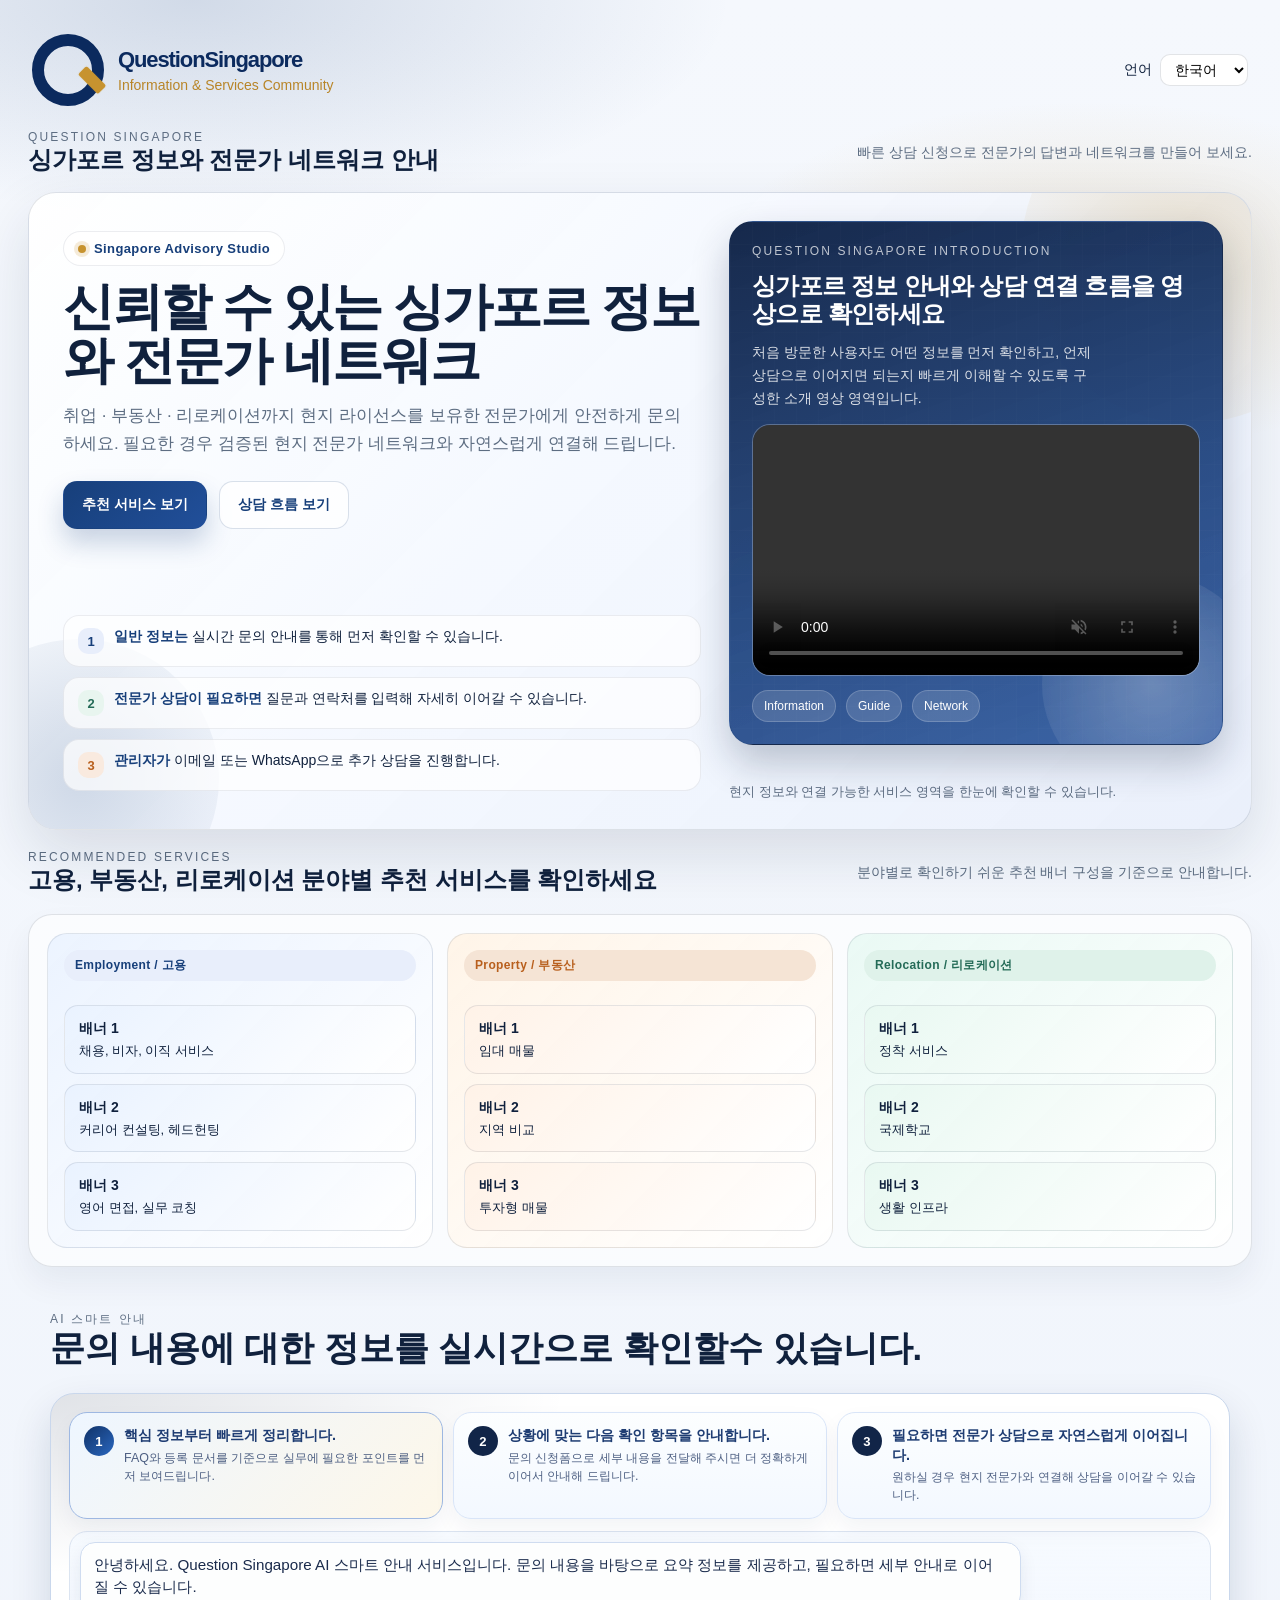
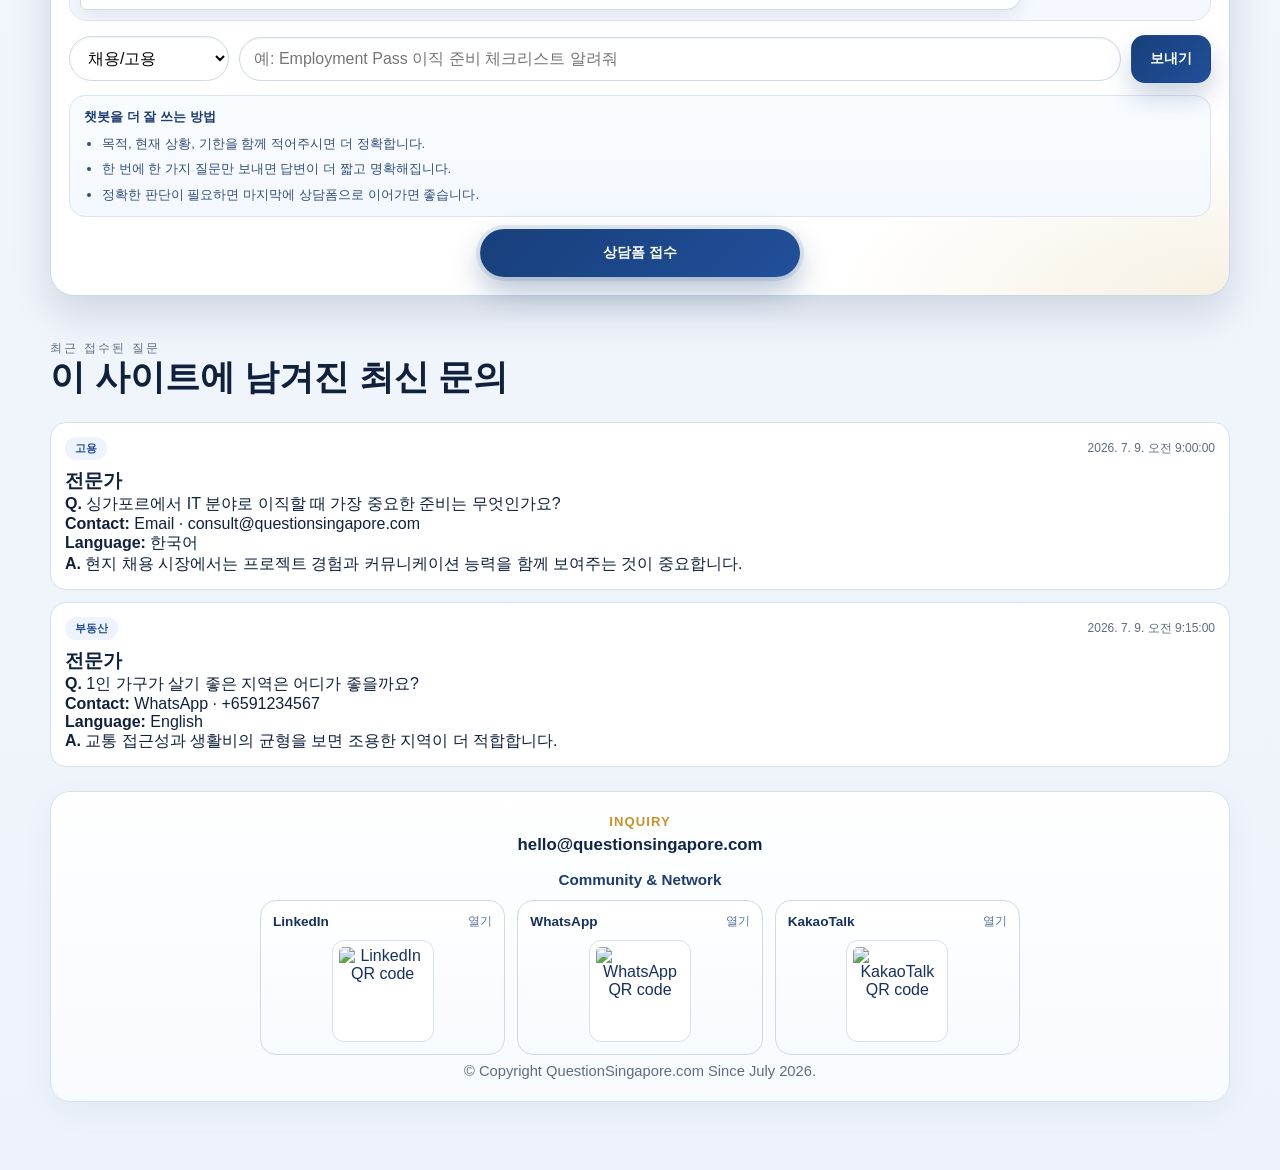
==== commit 04252c13: "fix(i18n): restore multilingual UI and wire legacy chatbot DOM hooks on mock layout" ====
--- a/index.html
+++ b/index.html
@@ -133,6 +133,22 @@
         font-size: 14px;
       }
 
+      .lang-switch {
+        display: inline-flex;
+        align-items: center;
+        gap: 8px;
+        color: var(--text);
+        font-size: 14px;
+      }
+
+      .lang-switch select {
+        border: 1px solid var(--line);
+        border-radius: 10px;
+        padding: 6px 10px;
+        font: inherit;
+        background: #fff;
+      }
+
       .hero {
         position: relative;
         overflow: hidden;
@@ -541,6 +557,98 @@
         background: linear-gradient(135deg, #102345 0%, #18386e 100%);
         color: #ffffff;
         border-bottom-right-radius: 6px;
+      }
+
+      .chatbot-message {
+        max-width: 84%;
+        padding: 11px 13px;
+        border-radius: 15px;
+        white-space: pre-wrap;
+        line-height: 1.45;
+        font-size: 0.95rem;
+        box-shadow: 0 8px 18px rgba(17, 37, 72, 0.08);
+      }
+
+      .chatbot-message--bot {
+        margin-right: auto;
+        background: #fdfefe;
+        border: 1px solid #cfdcf0;
+        color: #1a2b4c;
+        border-bottom-left-radius: 6px;
+      }
+
+      .chatbot-message--user {
+        margin-left: auto;
+        background: linear-gradient(135deg, #102345 0%, #18386e 100%);
+        color: #ffffff;
+        border-bottom-right-radius: 6px;
+      }
+
+      .chatbot-stepper__item--active {
+        background: linear-gradient(135deg, #eef6ff 0%, #fdf7e9 100%);
+        border-color: #9eb8e2;
+      }
+
+      .chatbot-stepper__number {
+        display: grid;
+        place-items: center;
+        width: 30px;
+        height: 30px;
+        border-radius: 999px;
+        background: #112548;
+        color: #ffffff;
+        font-size: 0.82rem;
+        font-weight: 800;
+        flex-shrink: 0;
+      }
+
+      .chatbot-stepper__item--active .chatbot-stepper__number {
+        background: linear-gradient(135deg, #103267 0%, #2a67bf 100%);
+      }
+
+      .ask-section--collapsed {
+        display: none;
+      }
+
+      .ask-section--revealed {
+        display: block;
+      }
+
+      #whatsapp-fields {
+        display: grid;
+        gap: 10px;
+      }
+
+      .recent-list {
+        display: grid;
+        gap: 12px;
+      }
+
+      .recent-question {
+        background: #fff;
+        border: 1px solid #d9e1ee;
+        border-radius: 16px;
+        padding: 14px;
+      }
+
+      .recent-question__meta {
+        display: flex;
+        justify-content: space-between;
+        align-items: center;
+        margin-bottom: 8px;
+        font-size: 12px;
+        color: var(--muted);
+      }
+
+      .chip {
+        display: inline-flex;
+        align-items: center;
+        padding: 4px 10px;
+        border-radius: 999px;
+        background: #eef4ff;
+        color: #204c94;
+        font-size: 11px;
+        font-weight: 700;
       }
 
       .site-chat-form {
@@ -1107,7 +1215,14 @@
             <span>Information &amp; Services Community</span>
           </div>
         </div>
-        <p class="note">연락처: 이메일 또는 WhatsApp | 언어: 한국어 / English / 中文</p>
+        <div class="lang-switch">
+          <span data-i18n="languageLabel">언어</span>
+          <select id="language-select" aria-label="언어 선택">
+            <option value="ko" data-i18n="languageKo">한국어</option>
+            <option value="en" data-i18n="languageEn">English</option>
+            <option value="zh" data-i18n="languageZh">中文</option>
+          </select>
+        </div>
       </div>
 
       <div class="label-row">
@@ -1115,7 +1230,7 @@
           <p class="eyebrow">Question Singapore</p>
           <h2>싱가포르 정보와 전문가 네트워크 안내</h2>
         </div>
-        <p class="note">빠른 상담 신청으로 전문가의 답변과 네트워크를 만들어 보세요.</p>
+        <p class="note" data-i18n="heroInfo3">빠른 상담 신청으로 전문가의 답변과 네트워크를 만들어 보세요.</p>
       </div>
 
       <section class="hero">
@@ -1228,110 +1343,125 @@
 
       <section class="site-section" id="chatbot" aria-label="AI 챗 영역">
         <div class="section-intro">
-          <p class="eyebrow">실시간 문의 안내 제공</p>
-          <h2>문의 내용에 대한 정보를 실시간으로 확인할수 있습니다.</h2>
+          <p class="eyebrow" data-i18n="chatCaption">AI 스마트 안내</p>
+          <h2 data-i18n="chatTitle">문의 내용에 대한 정보를 실시간으로 확인할수 있습니다.</h2>
         </div>
         <div class="site-chat-shell">
-          <div class="site-chat-stepper">
-            <div class="site-chat-step is-active">
-              <span class="site-chat-step__number">1</span>
+          <div class="site-chat-stepper" aria-label="챗봇 단계 안내">
+            <div class="site-chat-step chatbot-stepper__item chatbot-stepper__item--active" data-chatbot-step-item="1">
+              <span class="site-chat-step__number chatbot-stepper__number">1</span>
               <div class="site-chat-step__body">
-                <strong>핵심 정보부터 빠르게 정리합니다.</strong>
-                <p>FAQ와 등록 문서를 기준으로 실무에 필요한 포인트를 먼저 보여드립니다.</p>
+                <strong data-i18n="chatStep1Title">핵심 정보부터 빠르게 정리합니다.</strong>
+                <p data-i18n="chatStep1Text">FAQ와 등록 문서를 기준으로 실무에 필요한 포인트를 먼저 보여드립니다.</p>
               </div>
             </div>
-            <div class="site-chat-step">
-              <span class="site-chat-step__number">2</span>
+            <div class="site-chat-step chatbot-stepper__item" data-chatbot-step-item="2">
+              <span class="site-chat-step__number chatbot-stepper__number">2</span>
               <div class="site-chat-step__body">
-                <strong>상황에 맞는 다음 확인 항목을 안내합니다.</strong>
-                <p>문의 신청폼으로 세부 내용을 전달해 주시면 더 정확하게 이어서 안내해 드립니다.</p>
+                <strong data-i18n="chatStep2Title">상황에 맞는 다음 확인 항목을 안내합니다.</strong>
+                <p data-i18n="chatStep2Text">문의 신청폼으로 세부 내용을 전달해 주시면 더 정확하게 이어서 안내해 드립니다.</p>
               </div>
             </div>
-            <div class="site-chat-step">
-              <span class="site-chat-step__number">3</span>
+            <div class="site-chat-step chatbot-stepper__item" data-chatbot-step-item="3">
+              <span class="site-chat-step__number chatbot-stepper__number">3</span>
               <div class="site-chat-step__body">
-                <strong>필요하면 전문가 상담으로 자연스럽게 이어집니다.</strong>
-                <p>원하실 경우 현지 전문가와 연결해 상담을 이어갈 수 있습니다.</p>
+                <strong data-i18n="chatStep3Title">필요하면 전문가 상담으로 자연스럽게 이어집니다.</strong>
+                <p data-i18n="chatStep3Text">원하실 경우 현지 전문가와 연결해 상담을 이어갈 수 있습니다.</p>
               </div>
             </div>
           </div>
-          <div class="site-chat-messages">
-            <div class="site-chat-message site-chat-message--bot">안녕하세요. Question Singapore AI 스마트 안내 서비스입니다. 문의 내용을 바탕으로 요약 정보를 제공하고, 필요하면 세부 안내로 이어질 수 있습니다.</div>
-            <div class="site-chat-message site-chat-message--user">Employment Pass 이직 준비 체크리스트 알려줘</div>
-            <div class="site-chat-message site-chat-message--bot">현재 상황, 이직 시점, 목표 업종까지 함께 알려주시면 더 구체적으로 정리해드릴 수 있습니다. 우선은 비자 전환 가능성, 고용주 변경 일정, 서류 준비 순서부터 확인하는 것이 좋습니다.</div>
-          </div>
-          <div class="site-chat-form">
-            <select class="site-chat-select" aria-label="챗봇 카테고리">
-              <option>채용/고용</option>
-              <option>부동산</option>
-              <option>리로케이션</option>
+          <div id="chatbot-messages" class="site-chat-messages chatbot-messages"></div>
+          <form id="chatbot-form" class="site-chat-form chatbot-form">
+            <select id="chatbot-category" class="site-chat-select" aria-label="챗봇 카테고리">
+              <option value="recruitment" data-i18n="categoryRecruitment">채용/고용</option>
+              <option value="property" data-i18n="categoryRealty">부동산</option>
+              <option value="relocation" data-i18n="categoryRelocation">리로케이션</option>
             </select>
-            <input class="site-chat-input" type="text" value="예: Employment Pass 이직 준비 체크리스트 알려줘" aria-label="챗봇 입력 예시" />
-            <a class="button button-primary" href="#ask">보내기</a>
-          </div>
+            <input id="chatbot-input" class="site-chat-input" type="text" data-i18n-placeholder="chatInputPlaceholder" placeholder="예: Employment Pass 이직 준비 체크리스트 알려줘" aria-label="챗봇 질문" />
+            <button class="button button-primary" type="submit" data-i18n="chatSend">보내기</button>
+          </form>
           <div class="site-chat-tips">
-            <p>챗봇을 더 잘 쓰는 방법</p>
+            <p data-i18n="chatTipTitle">챗봇을 더 잘 쓰는 방법</p>
             <ul>
-              <li>목적, 현재 상황, 기한을 함께 적어주시면 더 정확합니다.</li>
-              <li>한 번에 한 가지 질문만 보내면 답변이 더 짧고 명확해집니다.</li>
-              <li>정확한 판단이 필요하면 마지막에 상담폼으로 이어가면 좋습니다.</li>
+              <li data-i18n="chatTip1">목적, 현재 상황, 기한을 함께 적어주시면 더 정확합니다.</li>
+              <li data-i18n="chatTip2">한 번에 한 가지 질문만 보내면 답변이 더 짧고 명확해집니다.</li>
+              <li data-i18n="chatTip3">정확한 판단이 필요하면 마지막에 상담폼으로 이어가면 좋습니다.</li>
             </ul>
           </div>
           <div class="site-chat-cta">
-            <a class="button button-primary" href="#ask">상담폼 접수</a>
+            <a class="button button-primary chatbot-cta" href="#ask" data-i18n="chatCta">상담폼 접수</a>
           </div>
         </div>
       </section>
 
-      <section class="site-section" id="ask" aria-label="문의 신청 영역">
+      <section class="site-section ask-section ask-section--collapsed" id="ask" aria-label="문의 신청 영역" hidden>
         <div class="section-intro">
-          <p class="eyebrow">문의 신청</p>
-          <h2>답변이 필요한 상황을 알려주세요</h2>
+          <p class="eyebrow" data-i18n="askCaption">문의 신청</p>
+          <h2 data-i18n="askTitle">답변이 필요한 상황을 알려주세요</h2>
         </div>
         <div class="site-question-layout">
-          <form class="site-form">
+          <form id="question-form" class="site-form form">
             <div class="site-form-grid">
-              <label>
-                <span>이름</span>
-                <input type="text" value="홍길동" />
+              <label for="name">
+                <span data-i18n="nameLabel">이름</span>
+                <input id="name" name="name" type="text" data-i18n-placeholder="namePlaceholder" placeholder="이름" />
               </label>
-              <label>
-                <span>카테고리</span>
-                <select>
-                  <option>채용/고용</option>
-                  <option>부동산</option>
-                  <option>리로케이션</option>
+              <label for="category">
+                <span data-i18n="categoryLabel">카테고리</span>
+                <select id="category" name="category">
+                  <option value="고용" data-i18n="categoryEmployment">고용</option>
+                  <option value="부동산" data-i18n="categoryRealty">부동산</option>
+                  <option value="리로케이션" data-i18n="categoryRelocation">리로케이션</option>
                 </select>
               </label>
-              <label>
-                <span>연락 방식</span>
-                <select>
-                  <option>이메일</option>
-                  <option>핸드폰(WhatsApp)</option>
+              <label for="contact-type">
+                <span data-i18n="contactTypeLabel">연락 방식</span>
+                <select id="contact-type" name="contactType">
+                  <option value="email" data-i18n="contactEmail">이메일</option>
+                  <option value="whatsapp" data-i18n="contactWhatsapp">핸드폰(WhatsApp)</option>
                 </select>
               </label>
-              <label>
-                <span>연락처</span>
-                <input type="text" value="hello@example.com" />
+              <label id="contact-email-group" for="contact-value">
+                <span data-i18n="contactValueLabel">연락처</span>
+                <input id="contact-value" name="contactValue" type="text" data-i18n-placeholder="emailPlaceholder" placeholder="이메일 주소" />
               </label>
+              <div id="whatsapp-fields">
+                <label for="country-code">
+                  <span data-i18n="countryCodeLabel">국가번호</span>
+                  <input id="country-code" name="countryCode" type="text" value="+65" data-i18n-placeholder="countryCodePlaceholder" placeholder="+65" />
+                </label>
+                <label for="phone-number">
+                  <span data-i18n="phoneNumberLabel">핸드폰 번호</span>
+                  <input id="phone-number" name="phoneNumber" type="text" data-i18n-placeholder="phoneNumberPlaceholder" placeholder="핸드폰 번호" />
+                </label>
+              </div>
             </div>
             <label>
-              <span>질문 내용</span>
-              <textarea>싱가포르 이직과 비자 전환 일정, 준비해야 할 서류 순서를 상담받고 싶습니다.</textarea>
+              <span data-i18n="questionLabel">질문 내용</span>
+              <textarea name="question" data-i18n-placeholder="questionPlaceholder" placeholder="문의하실 질문 내용을 상세히 기입해 주세요."></textarea>
             </label>
             <div style="margin-top: 16px;">
-              <a class="button button-primary" href="#">질문 등록</a>
+              <button class="button button-primary" type="submit" data-i18n="btnSubmit">질문 등록</button>
             </div>
+            <p id="form-message" class="note"></p>
           </form>
           <div class="site-soft-panel">
-            <h3>전문가 상담 프로세스</h3>
+            <h3 data-i18n="processTitle">전문가 상담 프로세스</h3>
             <ol>
-              <li>문의 내용을 등록하면 관리자에게 즉시 전달됩니다.</li>
-              <li>관리자가 답변을 준비한 뒤 이메일 또는 WhatsApp으로 회신합니다.</li>
-              <li>언어 설정에 따라 한국어, 영어, 중국어로 안내를 받을 수 있습니다.</li>
+              <li data-i18n="process1">문의 내용을 등록하면 관리자에게 즉시 전달됩니다.</li>
+              <li data-i18n="process2">관리자가 답변을 준비한 뒤 이메일 또는 WhatsApp으로 회신합니다.</li>
+              <li data-i18n="process3">언어 설정에 따라 한국어, 영어, 중국어로 안내를 받을 수 있습니다.</li>
             </ol>
           </div>
         </div>
+      </section>
+
+      <section class="site-section" aria-label="최근 접수된 질문">
+        <div class="section-intro">
+          <p class="eyebrow" data-i18n="recentCaption">최근 접수된 질문</p>
+          <h2 data-i18n="recentTitle">이 사이트에 남겨진 최신 문의</h2>
+        </div>
+        <div id="recent-questions" class="recent-list"></div>
       </section>
 
       <footer class="site-footer" aria-label="커뮤니티 연결 영역">
@@ -1341,26 +1471,26 @@
           <div class="site-footer-social">
             <p class="site-footer-social-title">Community &amp; Network</p>
             <div class="site-footer-social-grid">
-              <a class="site-footer-social-card" href="https://www.linkedin.com/company/question-singapore/" target="_blank" rel="noopener noreferrer">
+              <a id="social-linkedin-card" class="site-footer-social-card" href="https://www.linkedin.com/company/question-singapore/" target="_blank" rel="noopener noreferrer">
                 <div class="site-footer-social-head">
                   <strong>LinkedIn</strong>
                   <span>열기</span>
                 </div>
-                <img class="site-footer-qr" alt="LinkedIn QR code" src="https://api.qrserver.com/v1/create-qr-code/?size=220x220&margin=8&data=https%3A%2F%2Fwww.linkedin.com%2Fcompany%2Fquestion-singapore%2F" />
+                <img id="social-linkedin-qr" class="site-footer-qr" alt="LinkedIn QR code" src="https://api.qrserver.com/v1/create-qr-code/?size=220x220&margin=8&data=https%3A%2F%2Fwww.linkedin.com%2Fcompany%2Fquestion-singapore%2F" />
               </a>
-              <a class="site-footer-social-card" href="https://chat.whatsapp.com/DTdusHVhuP07h7RLjlR6Ot?s=cl&p=i&ilr=4" target="_blank" rel="noopener noreferrer">
+              <a id="social-whatsapp-card" class="site-footer-social-card" href="https://chat.whatsapp.com/DTdusHVhuP07h7RLjlR6Ot?s=cl&p=i&ilr=4" target="_blank" rel="noopener noreferrer">
                 <div class="site-footer-social-head">
                   <strong>WhatsApp</strong>
                   <span>열기</span>
                 </div>
-                <img class="site-footer-qr" alt="WhatsApp QR code" src="https://api.qrserver.com/v1/create-qr-code/?size=220x220&margin=8&data=https%3A%2F%2Fchat.whatsapp.com%2FDTdusHVhuP07h7RLjlR6Ot%3Fs%3Dcl%26p%3Di%26ilr%3D4" />
+                <img id="social-whatsapp-qr" class="site-footer-qr" alt="WhatsApp QR code" src="https://api.qrserver.com/v1/create-qr-code/?size=220x220&margin=8&data=https%3A%2F%2Fchat.whatsapp.com%2FDTdusHVhuP07h7RLjlR6Ot%3Fs%3Dcl%26p%3Di%26ilr%3D4" />
               </a>
-              <a class="site-footer-social-card" href="https://open.kakao.com/o/pbjE82ui" target="_blank" rel="noopener noreferrer">
+              <a id="social-kakao-card" class="site-footer-social-card" href="https://open.kakao.com/o/pbjE82ui" target="_blank" rel="noopener noreferrer">
                 <div class="site-footer-social-head">
                   <strong>KakaoTalk</strong>
                   <span>열기</span>
                 </div>
-                <img class="site-footer-qr" alt="KakaoTalk QR code" src="https://api.qrserver.com/v1/create-qr-code/?size=220x220&margin=8&data=https%3A%2F%2Fopen.kakao.com%2Fo%2FpbjE82ui" />
+                <img id="social-kakao-qr" class="site-footer-qr" alt="KakaoTalk QR code" src="https://api.qrserver.com/v1/create-qr-code/?size=220x220&margin=8&data=https%3A%2F%2Fopen.kakao.com%2Fo%2FpbjE82ui" />
               </a>
             </div>
           </div>
@@ -1368,5 +1498,7 @@
         </div>
       </footer>
     </main>
+    <script src="dataStore.js"></script>
+    <script src="script.js"></script>
   </body>
 </html>
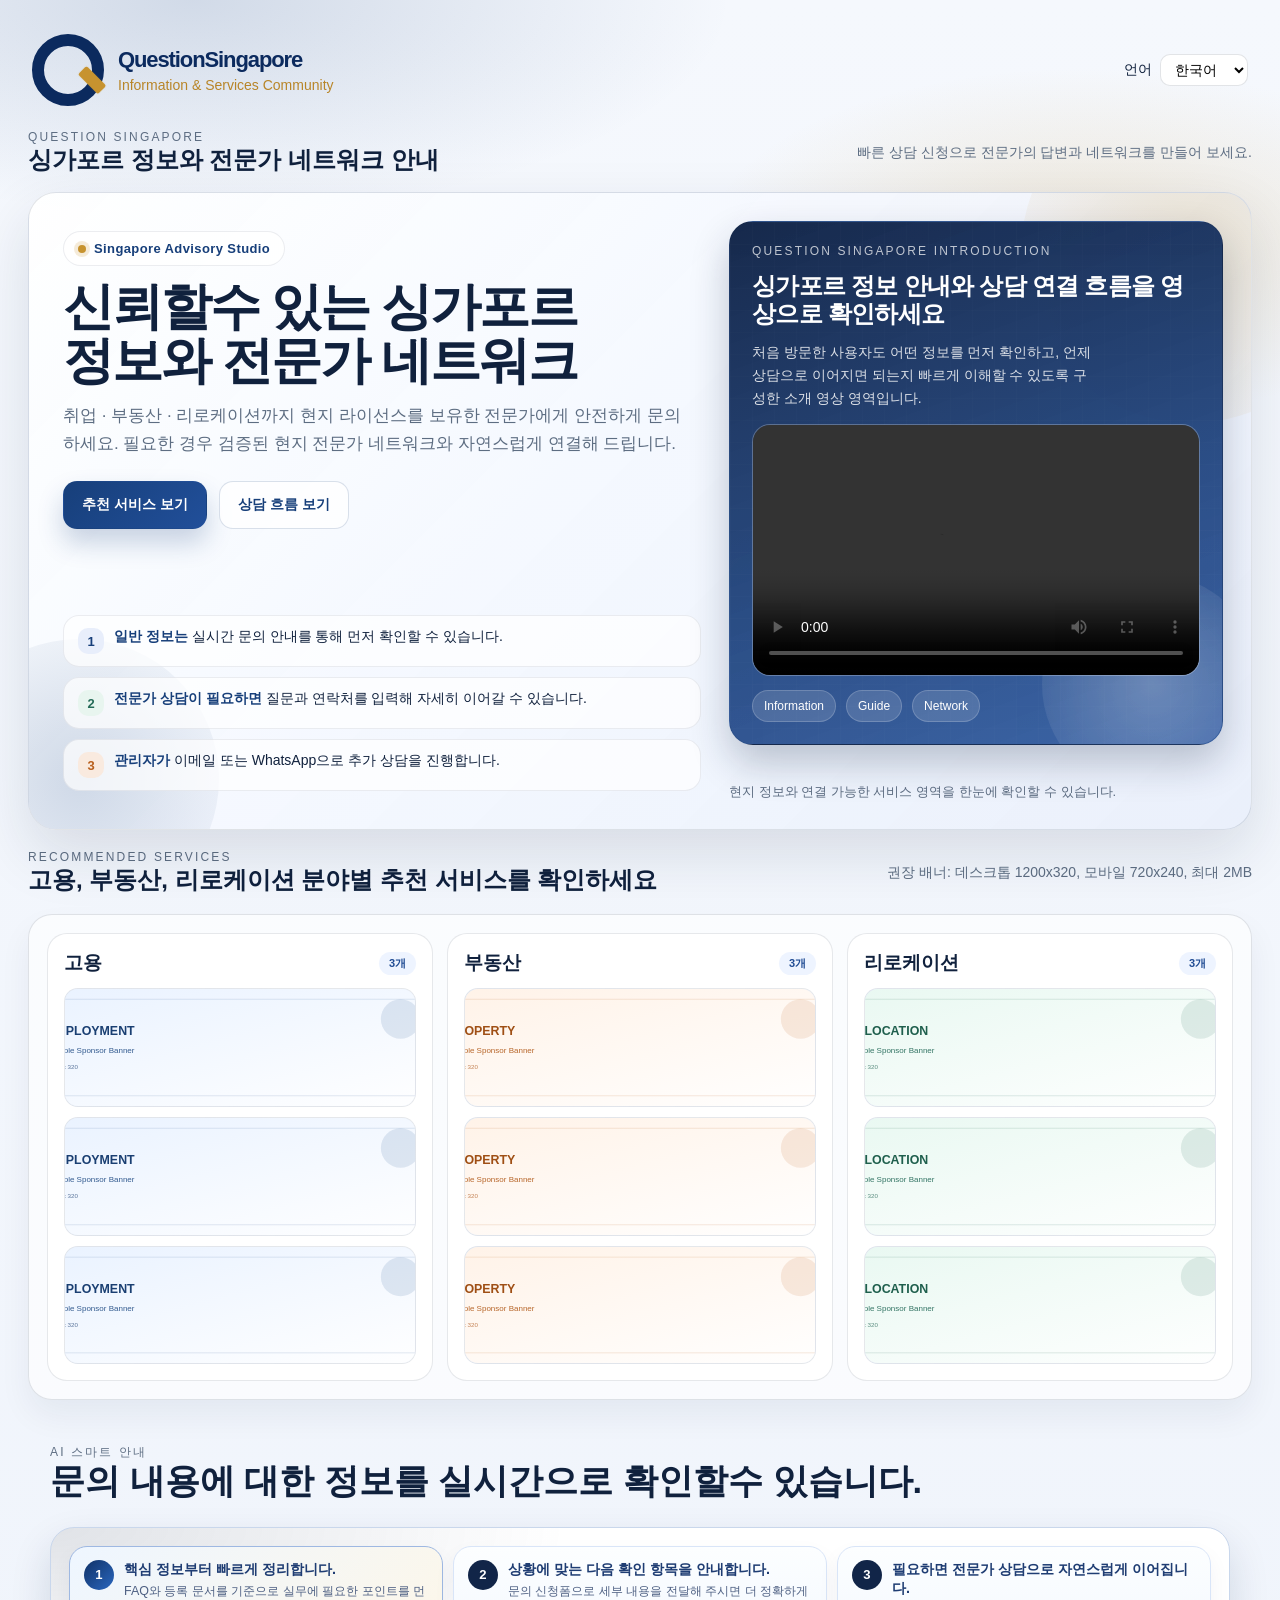
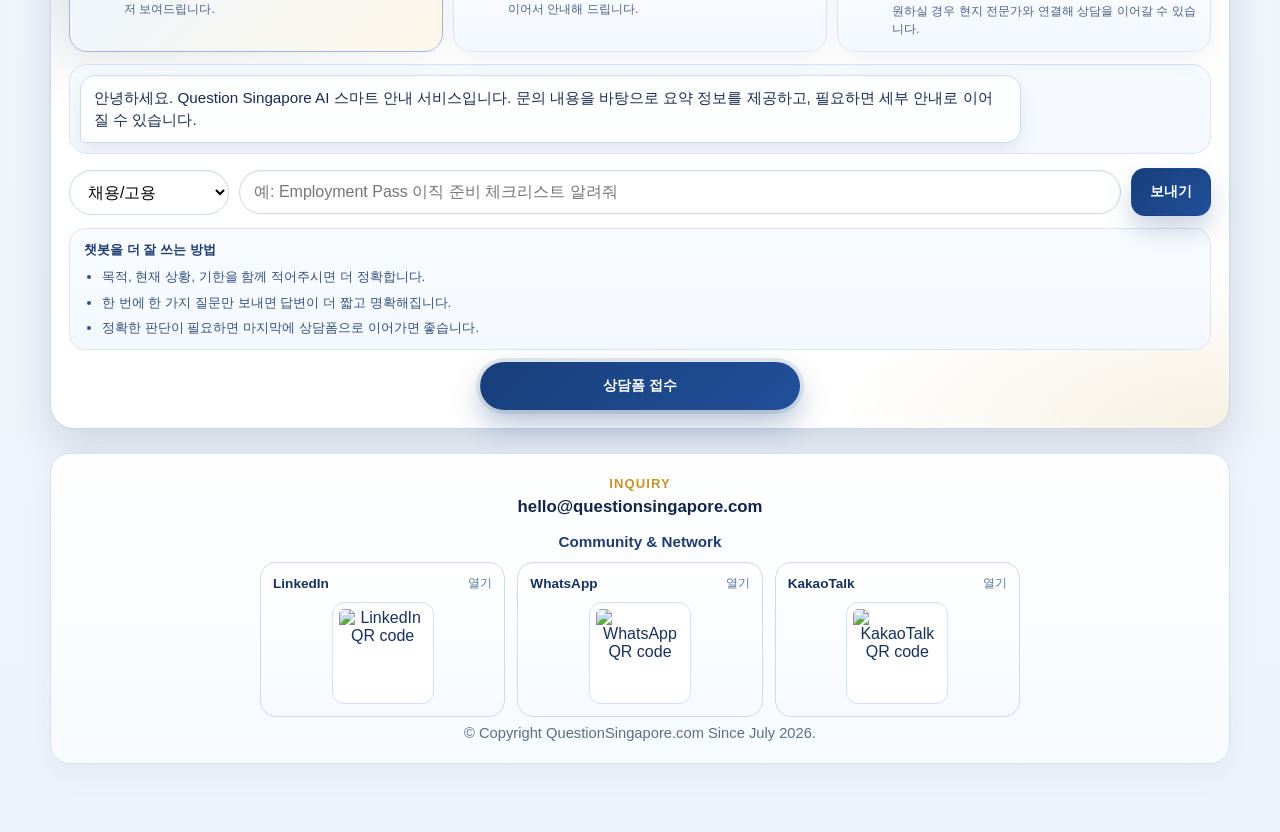
==== commit d393428e: "fix(home): remove recent inquiries block and restore dynamic banner/video behavior" ====
--- a/index.html
+++ b/index.html
@@ -865,6 +865,63 @@
         gap: 14px;
       }
 
+      .sponsor-grid {
+        display: grid;
+        grid-template-columns: repeat(3, minmax(0, 1fr));
+        gap: 14px;
+      }
+
+      .sponsor-column {
+        border-radius: 20px;
+        background: #fff;
+        border: 1px solid rgba(16, 33, 61, 0.10);
+        padding: 16px;
+        min-height: 250px;
+        display: flex;
+        flex-direction: column;
+        gap: 12px;
+      }
+
+      .sponsor-column__head {
+        display: flex;
+        justify-content: space-between;
+        align-items: center;
+        gap: 10px;
+      }
+
+      .sponsor-stack {
+        display: grid;
+        gap: 10px;
+      }
+
+      .sponsor-card {
+        border-radius: 14px;
+        overflow: hidden;
+        border: 1px solid rgba(16, 33, 61, 0.10);
+        background: linear-gradient(135deg, rgba(246, 249, 255, 0.96), rgba(255,255,255,1));
+      }
+
+      .sponsor-card__anchor {
+        display: block;
+      }
+
+      .sponsor-card__image {
+        aspect-ratio: 15 / 5;
+        background: #dfe8f6;
+      }
+
+      .sponsor-card__image img {
+        width: 100%;
+        height: 100%;
+        object-fit: cover;
+        display: block;
+      }
+
+      .sponsor-column--empty {
+        grid-column: 1 / -1;
+        text-align: center;
+      }
+
       .banner-column {
         border-radius: 20px;
         background: #fff;
@@ -998,6 +1055,10 @@
         }
 
         .banner-row {
+          grid-template-columns: 1fr;
+        }
+
+        .sponsor-grid {
           grid-template-columns: 1fr;
         }
 
@@ -1238,7 +1299,7 @@
           <div class="hero-copy">
             <div>
               <div class="tag"><span class="tag-dot"></span>Singapore Advisory Studio</div>
-              <h1>신뢰할 수 있는 싱가포르 정보와 전문가 네트워크</h1>
+              <h1>신뢰할수 있는 싱가포르<br />정보와 전문가 네트워크</h1>
               <p class="hero-text">
                 취업 · 부동산 · 리로케이션까지 현지 라이선스를 보유한 전문가에게 안전하게 문의하세요.
                 필요한 경우 검증된 현지 전문가 네트워크와 자연스럽게 연결해 드립니다.
@@ -1277,8 +1338,6 @@
                   <video
                     src="https://res.cloudinary.com/l6aa0vbz/video/upload/v1783583360/Storyboard_1_3_nh6kh7.mp4"
                     playsinline
-                    autoplay
-                    muted
                     loop
                     controls
                     preload="metadata"
@@ -1306,36 +1365,13 @@
             <p class="eyebrow">Recommended Services</p>
             <h2>고용, 부동산, 리로케이션 분야별 추천 서비스를 확인하세요</h2>
           </div>
-          <p class="note">분야별로 확인하기 쉬운 추천 배너 구성을 기준으로 안내합니다.</p>
+          <p id="sponsor-guideline-text" class="note">분야별로 확인하기 쉬운 추천 배너 구성을 기준으로 안내합니다.</p>
         </div>
 
         <div class="banner-row-shell">
-          <div class="banner-row">
-            <article class="banner-column employment">
-              <div class="ad-card__badge">Employment / 고용</div>
-              <div class="banner-stack">
-                <div class="small-banner small-banner--blue"><strong>배너 1</strong> 채용, 비자, 이직 서비스</div>
-                <div class="small-banner small-banner--blue"><strong>배너 2</strong> 커리어 컨설팅, 헤드헌팅</div>
-                <div class="small-banner small-banner--blue"><strong>배너 3</strong> 영어 면접, 실무 코칭</div>
-              </div>
-            </article>
-
-            <article class="banner-column property">
-              <div class="ad-card__badge">Property / 부동산</div>
-              <div class="banner-stack">
-                <div class="small-banner small-banner--orange"><strong>배너 1</strong> 임대 매물</div>
-                <div class="small-banner small-banner--orange"><strong>배너 2</strong> 지역 비교</div>
-                <div class="small-banner small-banner--orange"><strong>배너 3</strong> 투자형 매물</div>
-              </div>
-            </article>
-
-            <article class="banner-column relocation">
-              <div class="ad-card__badge">Relocation / 리로케이션</div>
-              <div class="banner-stack">
-                <div class="small-banner small-banner--green"><strong>배너 1</strong> 정착 서비스</div>
-                <div class="small-banner small-banner--green"><strong>배너 2</strong> 국제학교</div>
-                <div class="small-banner small-banner--green"><strong>배너 3</strong> 생활 인프라</div>
-              </div>
+          <div id="sponsor-slots" class="sponsor-grid">
+            <article class="sponsor-column sponsor-column--empty">
+              <p>추천 서비스 배너를 불러오는 중입니다...</p>
             </article>
           </div>
         </div>
@@ -1456,14 +1492,6 @@
         </div>
       </section>
 
-      <section class="site-section" aria-label="최근 접수된 질문">
-        <div class="section-intro">
-          <p class="eyebrow" data-i18n="recentCaption">최근 접수된 질문</p>
-          <h2 data-i18n="recentTitle">이 사이트에 남겨진 최신 문의</h2>
-        </div>
-        <div id="recent-questions" class="recent-list"></div>
-      </section>
-
       <footer class="site-footer" aria-label="커뮤니티 연결 영역">
         <div class="site-footer-inner">
           <p class="site-footer-label">Inquiry</p>
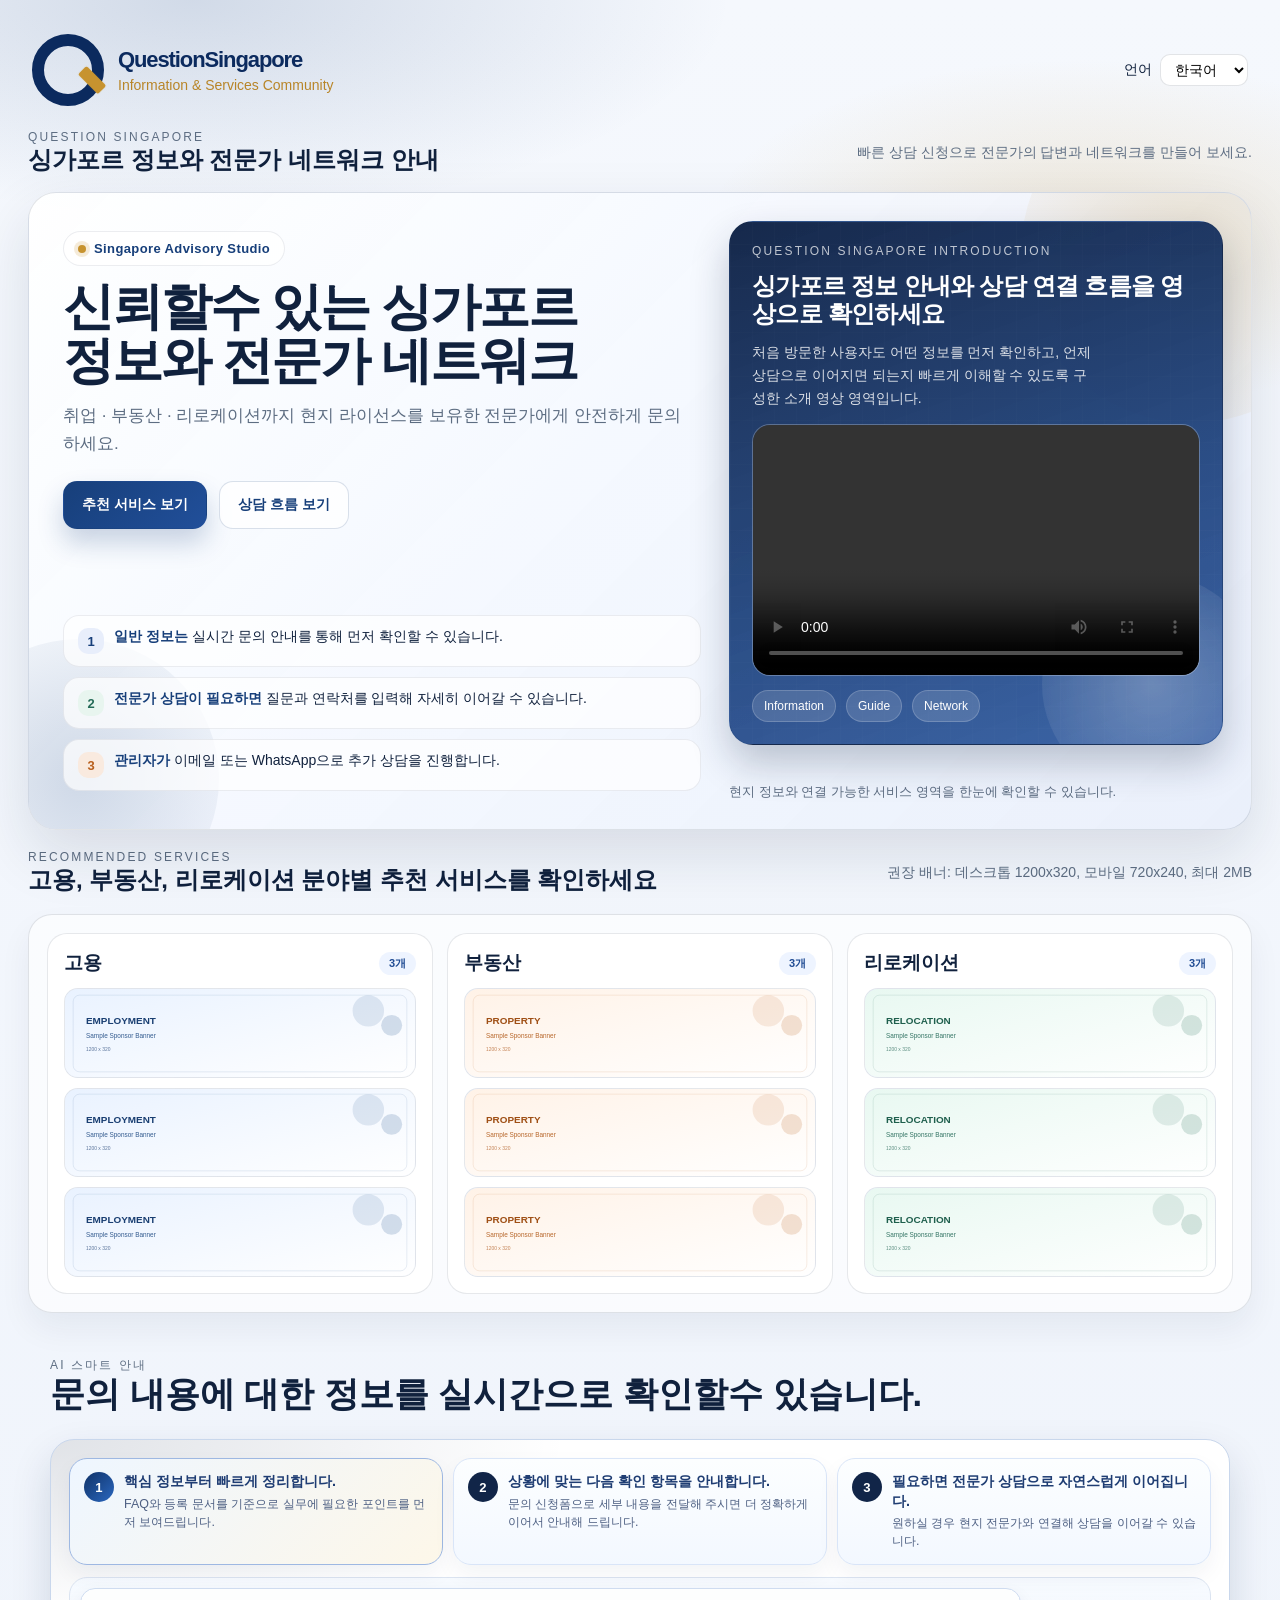
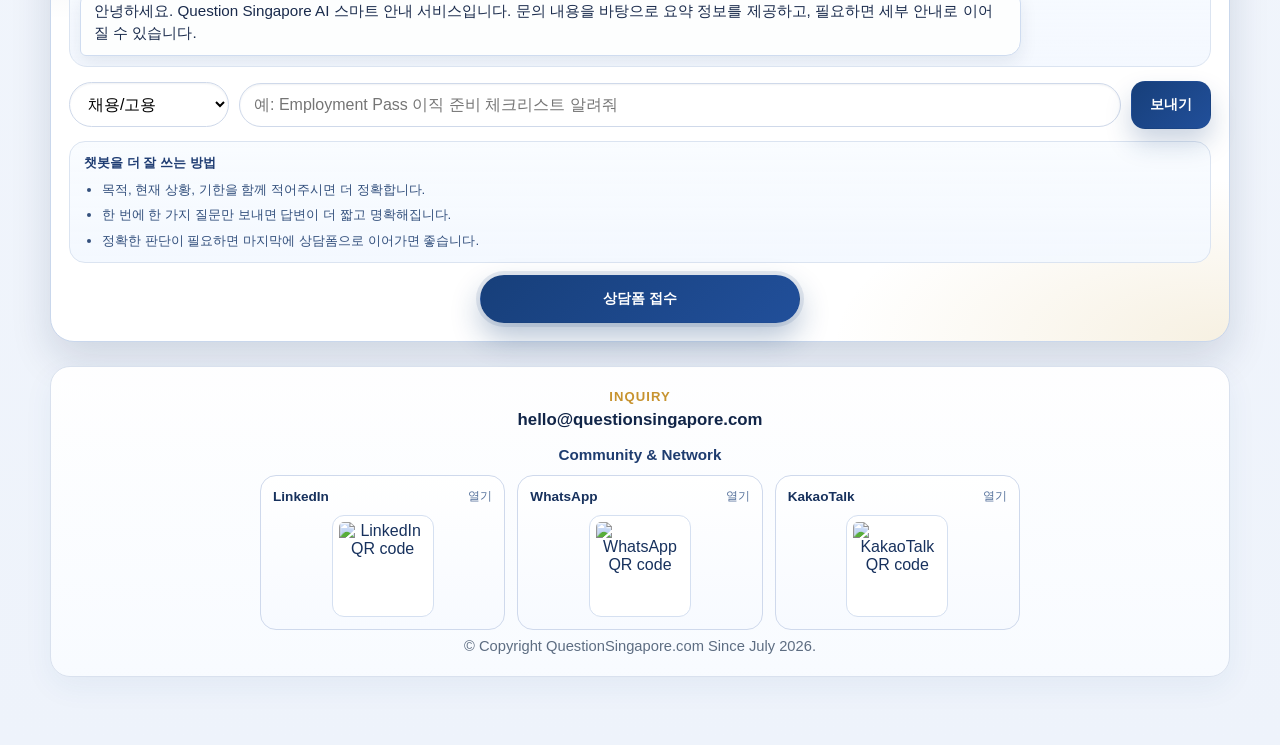
==== commit 69a8baeb: "fix(home): restore pre-mock inquiry form UX and top i18n" ====
--- a/index.html
+++ b/index.html
@@ -64,6 +64,14 @@
         display: inline-flex;
         align-items: center;
         gap: 14px;
+        text-decoration: none;
+      }
+
+      .logo-wrap,
+      .logo-wrap:visited,
+      .logo-wrap:hover,
+      .logo-wrap:active {
+        color: inherit;
       }
 
       .logo-mark {
@@ -617,6 +625,7 @@
       #whatsapp-fields {
         display: grid;
         gap: 10px;
+        grid-template-columns: 0.9fr 1.1fr;
       }
 
       .recent-list {
@@ -906,7 +915,7 @@
       }
 
       .sponsor-card__image {
-        aspect-ratio: 15 / 5;
+        aspect-ratio: 16 / 4;
         background: #dfe8f6;
       }
 
@@ -1069,6 +1078,10 @@
           grid-template-columns: 1fr;
         }
 
+        #whatsapp-fields {
+          grid-template-columns: 1fr;
+        }
+
         .topbar,
         .label-row {
           align-items: flex-start;
@@ -1267,15 +1280,15 @@
     </style>
   </head>
   <body>
-    <main class="canvas">
+    <main class="canvas" id="top">
       <div class="topbar">
-        <div class="logo-wrap" aria-label="QuestionSingapore Logo">
+        <a class="logo-wrap" href="#top" aria-label="QuestionSingapore Logo">
           <div class="logo-mark" aria-hidden="true"></div>
           <div class="logo-text">
             <strong>QuestionSingapore</strong>
             <span>Information &amp; Services Community</span>
           </div>
-        </div>
+        </a>
         <div class="lang-switch">
           <span data-i18n="languageLabel">언어</span>
           <select id="language-select" aria-label="언어 선택">
@@ -1289,7 +1302,7 @@
       <div class="label-row">
         <div>
           <p class="eyebrow">Question Singapore</p>
-          <h2>싱가포르 정보와 전문가 네트워크 안내</h2>
+          <h2 data-i18n="topHeaderTitle">싱가포르 정보와 전문가 네트워크 안내</h2>
         </div>
         <p class="note" data-i18n="heroInfo3">빠른 상담 신청으로 전문가의 답변과 네트워크를 만들어 보세요.</p>
       </div>
@@ -1298,11 +1311,10 @@
         <div class="hero-inner">
           <div class="hero-copy">
             <div>
-              <div class="tag"><span class="tag-dot"></span>Singapore Advisory Studio</div>
-              <h1>신뢰할수 있는 싱가포르<br />정보와 전문가 네트워크</h1>
-              <p class="hero-text">
+              <div class="tag"><span class="tag-dot"></span><span data-i18n="heroEyebrow">Singapore Advisory Studio</span></div>
+              <h1 data-i18n-html="heroTitle">신뢰할수 있는 싱가포르<br />정보와 전문가 네트워크</h1>
+              <p class="hero-text" data-i18n="heroText">
                 취업 · 부동산 · 리로케이션까지 현지 라이선스를 보유한 전문가에게 안전하게 문의하세요.
-                필요한 경우 검증된 현지 전문가 네트워크와 자연스럽게 연결해 드립니다.
               </p>
               <div class="hero-actions">
                 <a class="button button-primary" href="#ads">추천 서비스 보기</a>
@@ -1464,11 +1476,24 @@
               <div id="whatsapp-fields">
                 <label for="country-code">
                   <span data-i18n="countryCodeLabel">국가번호</span>
-                  <input id="country-code" name="countryCode" type="text" value="+65" data-i18n-placeholder="countryCodePlaceholder" placeholder="+65" />
+                  <select id="country-code" name="countryCode" aria-label="Country code">
+                    <option value="+65">+65 Singapore</option>
+                    <option value="+82">+82 Korea</option>
+                    <option value="+86">+86 China</option>
+                    <option value="+1">+1 USA/Canada</option>
+                    <option value="+44">+44 UK</option>
+                    <option value="+61">+61 Australia</option>
+                    <option value="+81">+81 Japan</option>
+                    <option value="+60">+60 Malaysia</option>
+                    <option value="+62">+62 Indonesia</option>
+                    <option value="+63">+63 Philippines</option>
+                    <option value="+66">+66 Thailand</option>
+                    <option value="+84">+84 Vietnam</option>
+                  </select>
                 </label>
                 <label for="phone-number">
                   <span data-i18n="phoneNumberLabel">핸드폰 번호</span>
-                  <input id="phone-number" name="phoneNumber" type="text" data-i18n-placeholder="phoneNumberPlaceholder" placeholder="핸드폰 번호" />
+                  <input id="phone-number" name="phoneNumber" type="tel" inputmode="numeric" autocomplete="tel-national" pattern="[0-9\-\s]{6,20}" data-i18n-placeholder="phoneNumberPlaceholder" placeholder="핸드폰 번호" />
                 </label>
               </div>
             </div>
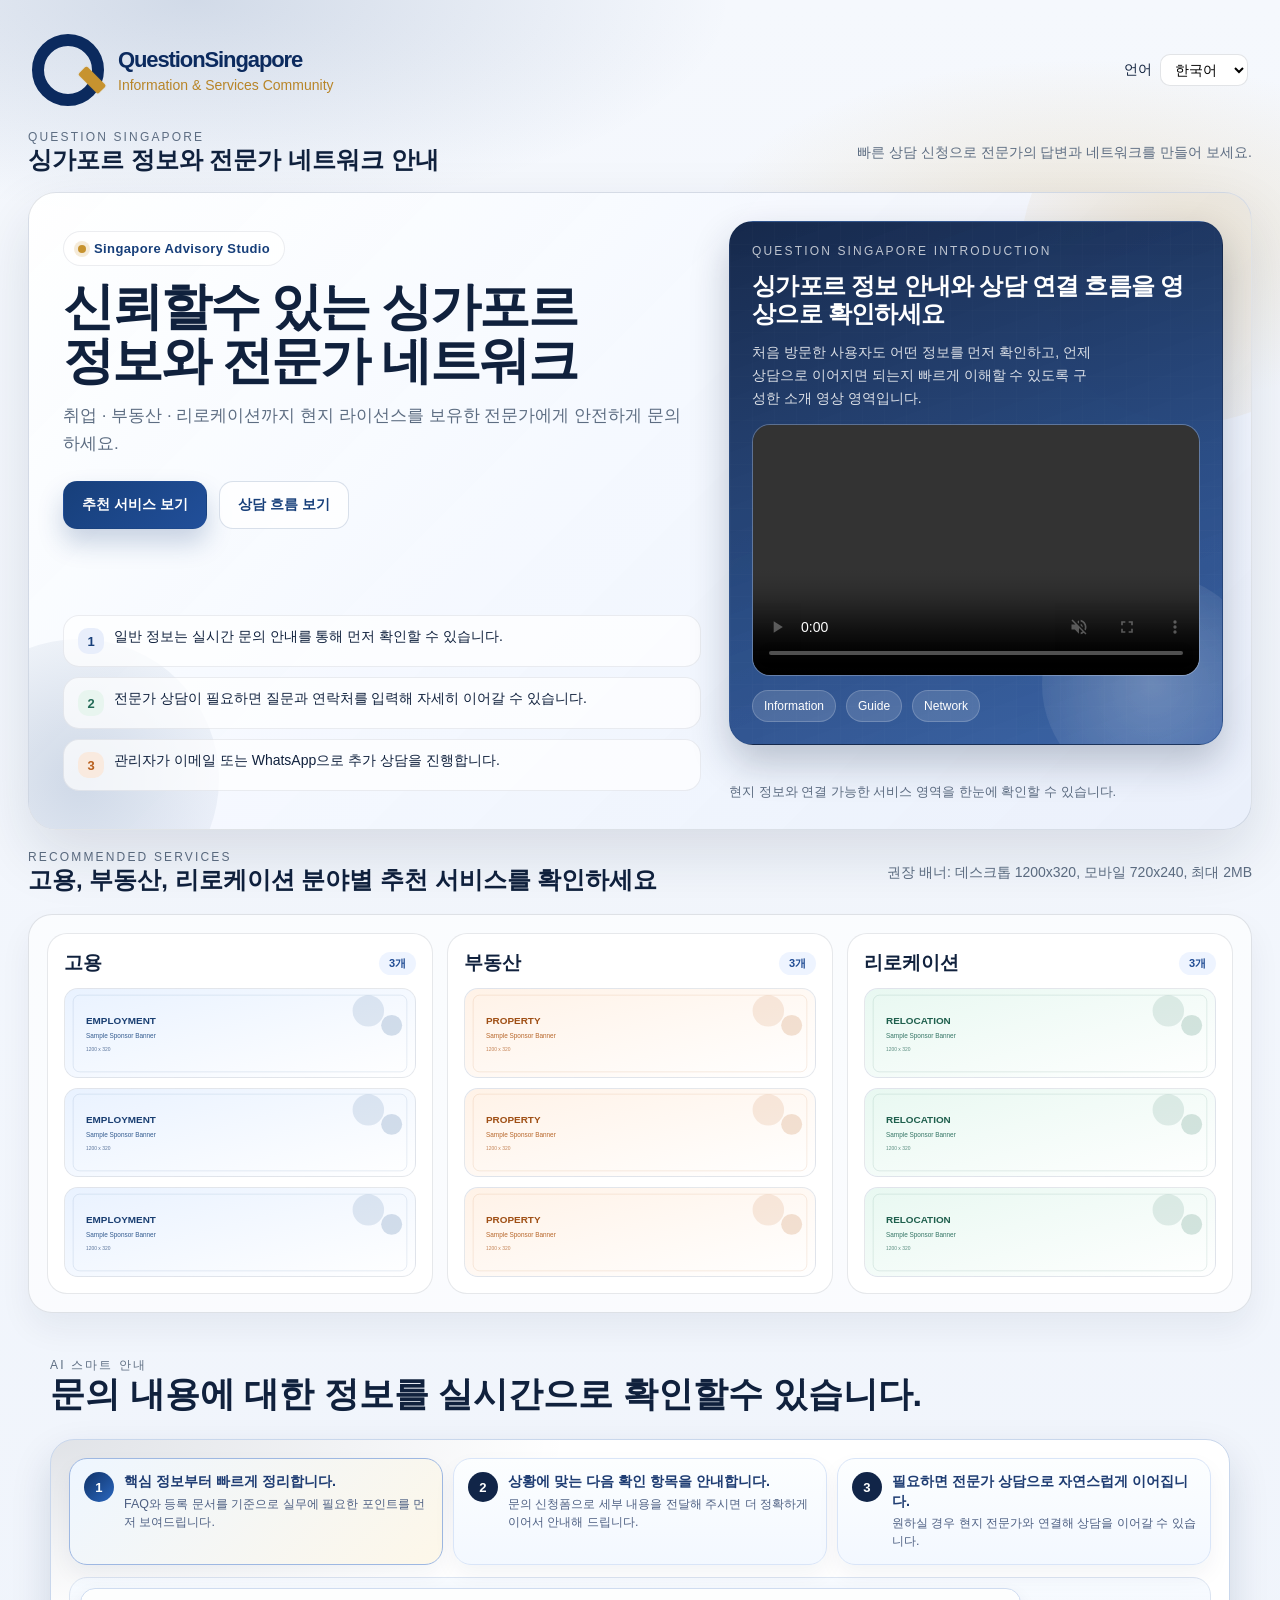
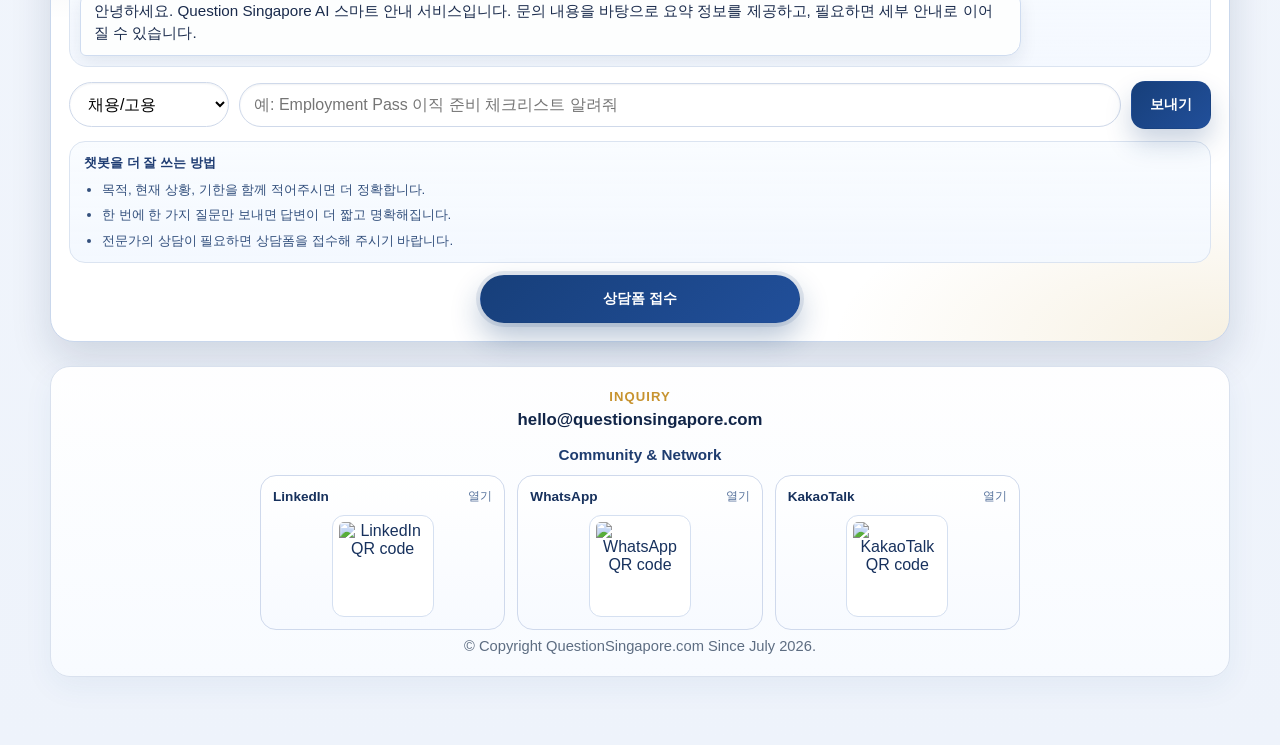
==== commit 0bd51632: "feat(admin): improve chatbot context and ops workflow" ====
--- a/index.html
+++ b/index.html
@@ -1317,23 +1317,23 @@
                 취업 · 부동산 · 리로케이션까지 현지 라이선스를 보유한 전문가에게 안전하게 문의하세요.
               </p>
               <div class="hero-actions">
-                <a class="button button-primary" href="#ads">추천 서비스 보기</a>
-                <a class="button button-secondary" href="#ask">상담 흐름 보기</a>
+                <a class="button button-primary" href="#ads" data-i18n="heroActionServices">추천 서비스 보기</a>
+                <a class="button button-secondary" href="#ask" data-i18n="heroActionConsult">상담 흐름 보기</a>
               </div>
             </div>
 
             <div class="hero-points">
               <div class="hero-point">
                 <span class="hero-point-icon icon-blue">1</span>
-                <span><strong>일반 정보는</strong> 실시간 문의 안내를 통해 먼저 확인할 수 있습니다.</span>
+                <span data-i18n="heroFlowCard1"><strong>일반 정보는</strong> 실시간 문의 안내를 통해 먼저 확인할 수 있습니다.</span>
               </div>
               <div class="hero-point">
                 <span class="hero-point-icon icon-green">2</span>
-                <span><strong>전문가 상담이 필요하면</strong> 질문과 연락처를 입력해 자세히 이어갈 수 있습니다.</span>
+                <span data-i18n="heroFlowCard2"><strong>전문가 상담이 필요하면</strong> 질문과 연락처를 입력해 자세히 이어갈 수 있습니다.</span>
               </div>
               <div class="hero-point">
                 <span class="hero-point-icon icon-orange">3</span>
-                <span><strong>관리자가</strong> 이메일 또는 WhatsApp으로 추가 상담을 진행합니다.</span>
+                <span data-i18n="heroFlowCard3"><strong>관리자가</strong> 이메일 또는 WhatsApp으로 추가 상담을 진행합니다.</span>
               </div>
             </div>
           </div>
@@ -1341,30 +1341,32 @@
           <div class="hero-media">
             <article class="media-card">
               <div class="media-card__inner">
-                <p class="eyebrow" style="color: rgba(255,255,255,0.72);">Question Singapore Introduction</p>
-                <h3 class="media-card__title">싱가포르 정보 안내와 상담 연결 흐름을 영상으로 확인하세요</h3>
-                <p class="media-card__desc">
+                <p class="eyebrow" style="color: rgba(255,255,255,0.72);" data-i18n="homeVideoEyebrow">Question Singapore Introduction</p>
+                <h3 class="media-card__title" data-i18n="homeVideoTitle">싱가포르 정보 안내와 상담 연결 흐름을 영상으로 확인하세요</h3>
+                <p class="media-card__desc" data-i18n="homeVideoDescription">
                   처음 방문한 사용자도 어떤 정보를 먼저 확인하고, 언제 상담으로 이어지면 되는지 빠르게 이해할 수 있도록 구성한 소개 영상 영역입니다.
                 </p>
                 <div style="border-radius: 18px; overflow: hidden; border: 1px solid rgba(255,255,255,0.18); background: rgba(255,255,255,0.10); aspect-ratio: 16 / 9; display:flex; align-items:center; justify-content:center;">
                   <video
+                    id="home-inline-video"
                     src="https://res.cloudinary.com/l6aa0vbz/video/upload/v1783583360/Storyboard_1_3_nh6kh7.mp4"
                     playsinline
                     loop
                     controls
+                    muted
                     preload="metadata"
                     style="width: 100%; height: 100%; object-fit: cover; display: block;"
                   ></video>
                 </div>
                 <div class="mini-row">
-                  <span class="mini-pill">Information</span>
-                  <span class="mini-pill">Guide</span>
-                  <span class="mini-pill">Network</span>
+                  <span class="mini-pill" data-i18n="homeVideoTag1">Information</span>
+                  <span class="mini-pill" data-i18n="homeVideoTag2">Guide</span>
+                  <span class="mini-pill" data-i18n="homeVideoTag3">Network</span>
                 </div>
               </div>
             </article>
 
-            <div class="section-caption">
+            <div class="section-caption" data-i18n="heroSectionCaption">
               현지 정보와 연결 가능한 서비스 영역을 한눈에 확인할 수 있습니다.
             </div>
           </div>
@@ -1374,10 +1376,10 @@
       <section id="ads" aria-label="카테고리 광고 슬롯">
         <div class="label-row" style="margin-top: 20px;">
           <div>
-            <p class="eyebrow">Recommended Services</p>
-            <h2>고용, 부동산, 리로케이션 분야별 추천 서비스를 확인하세요</h2>
+            <p class="eyebrow" data-i18n="adsEyebrow">Recommended Services</p>
+            <h2 data-i18n="adsTitle">고용, 부동산, 리로케이션 분야별 추천 서비스를 확인하세요</h2>
           </div>
-          <p id="sponsor-guideline-text" class="note">분야별로 확인하기 쉬운 추천 배너 구성을 기준으로 안내합니다.</p>
+          <p id="sponsor-guideline-text" class="note" data-i18n="adsGuideIntro">분야별로 확인하기 쉬운 추천 배너 구성을 기준으로 안내합니다.</p>
         </div>
 
         <div class="banner-row-shell">
